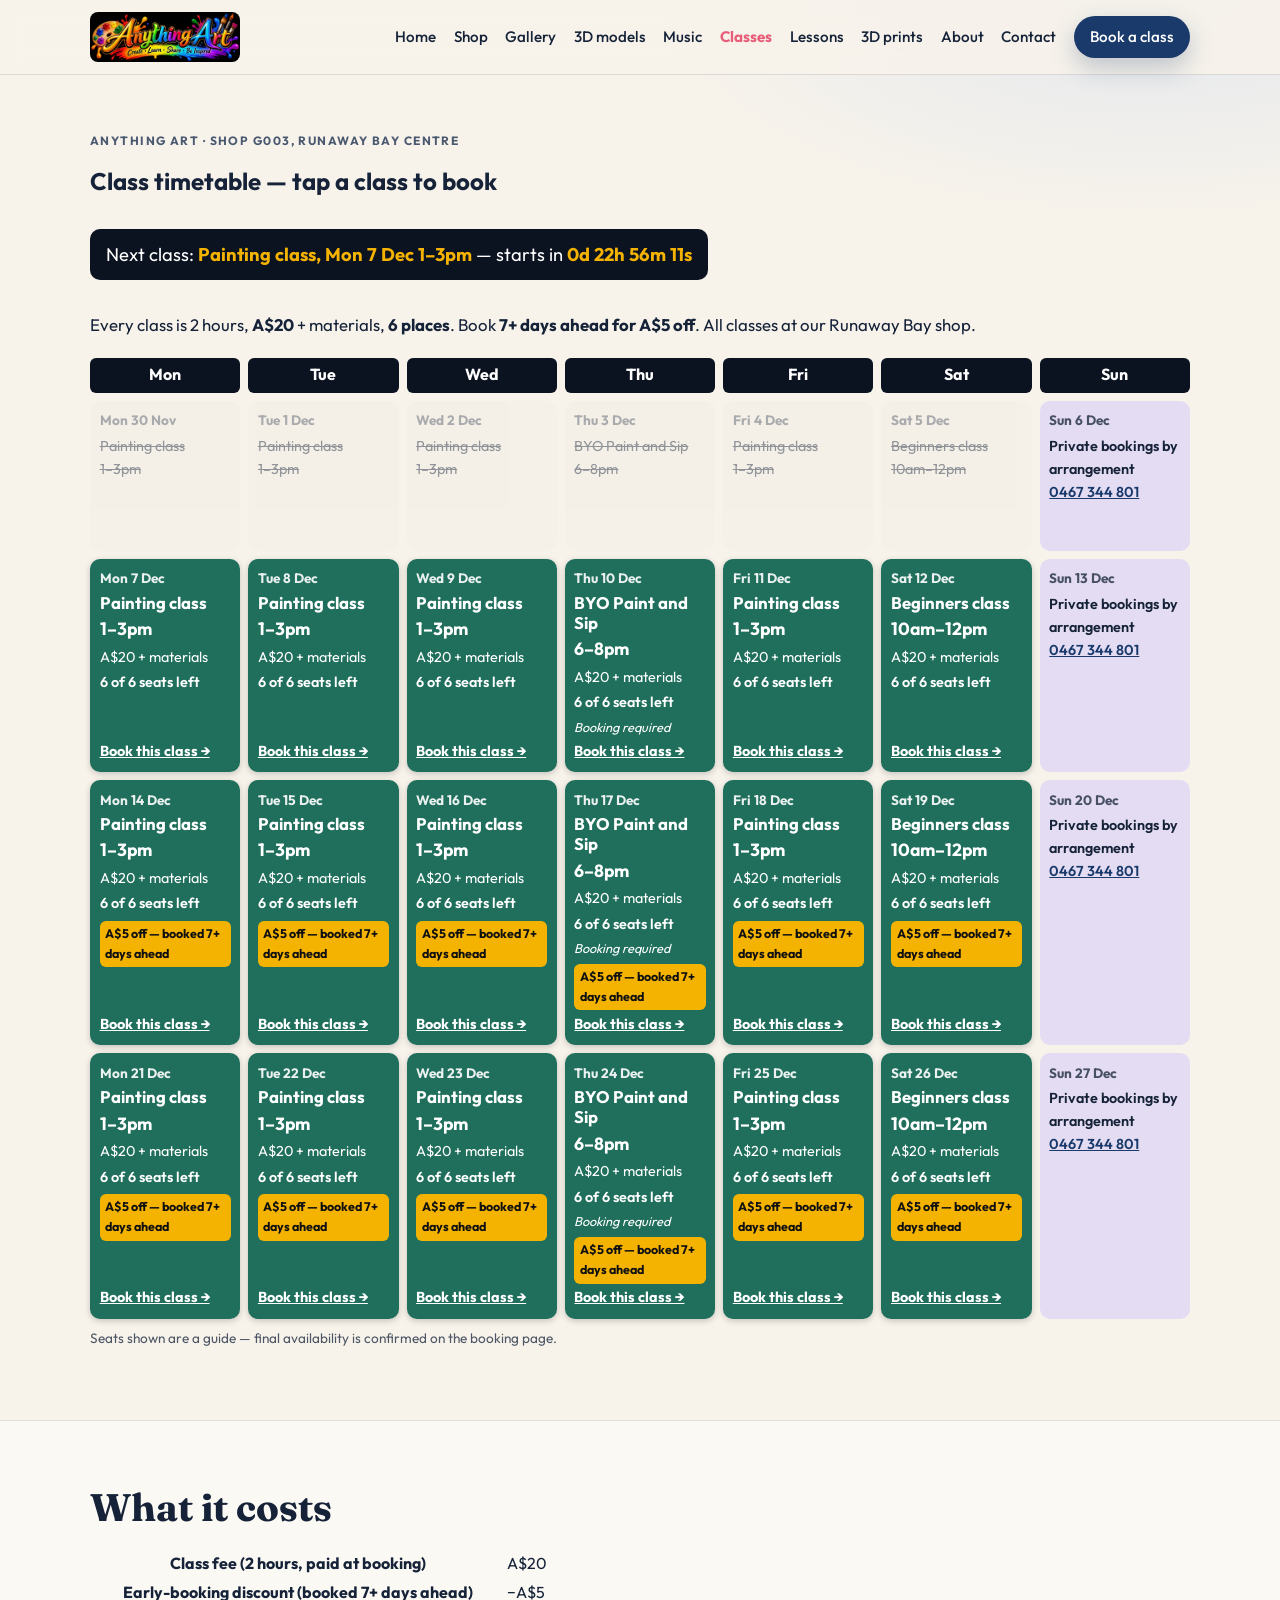
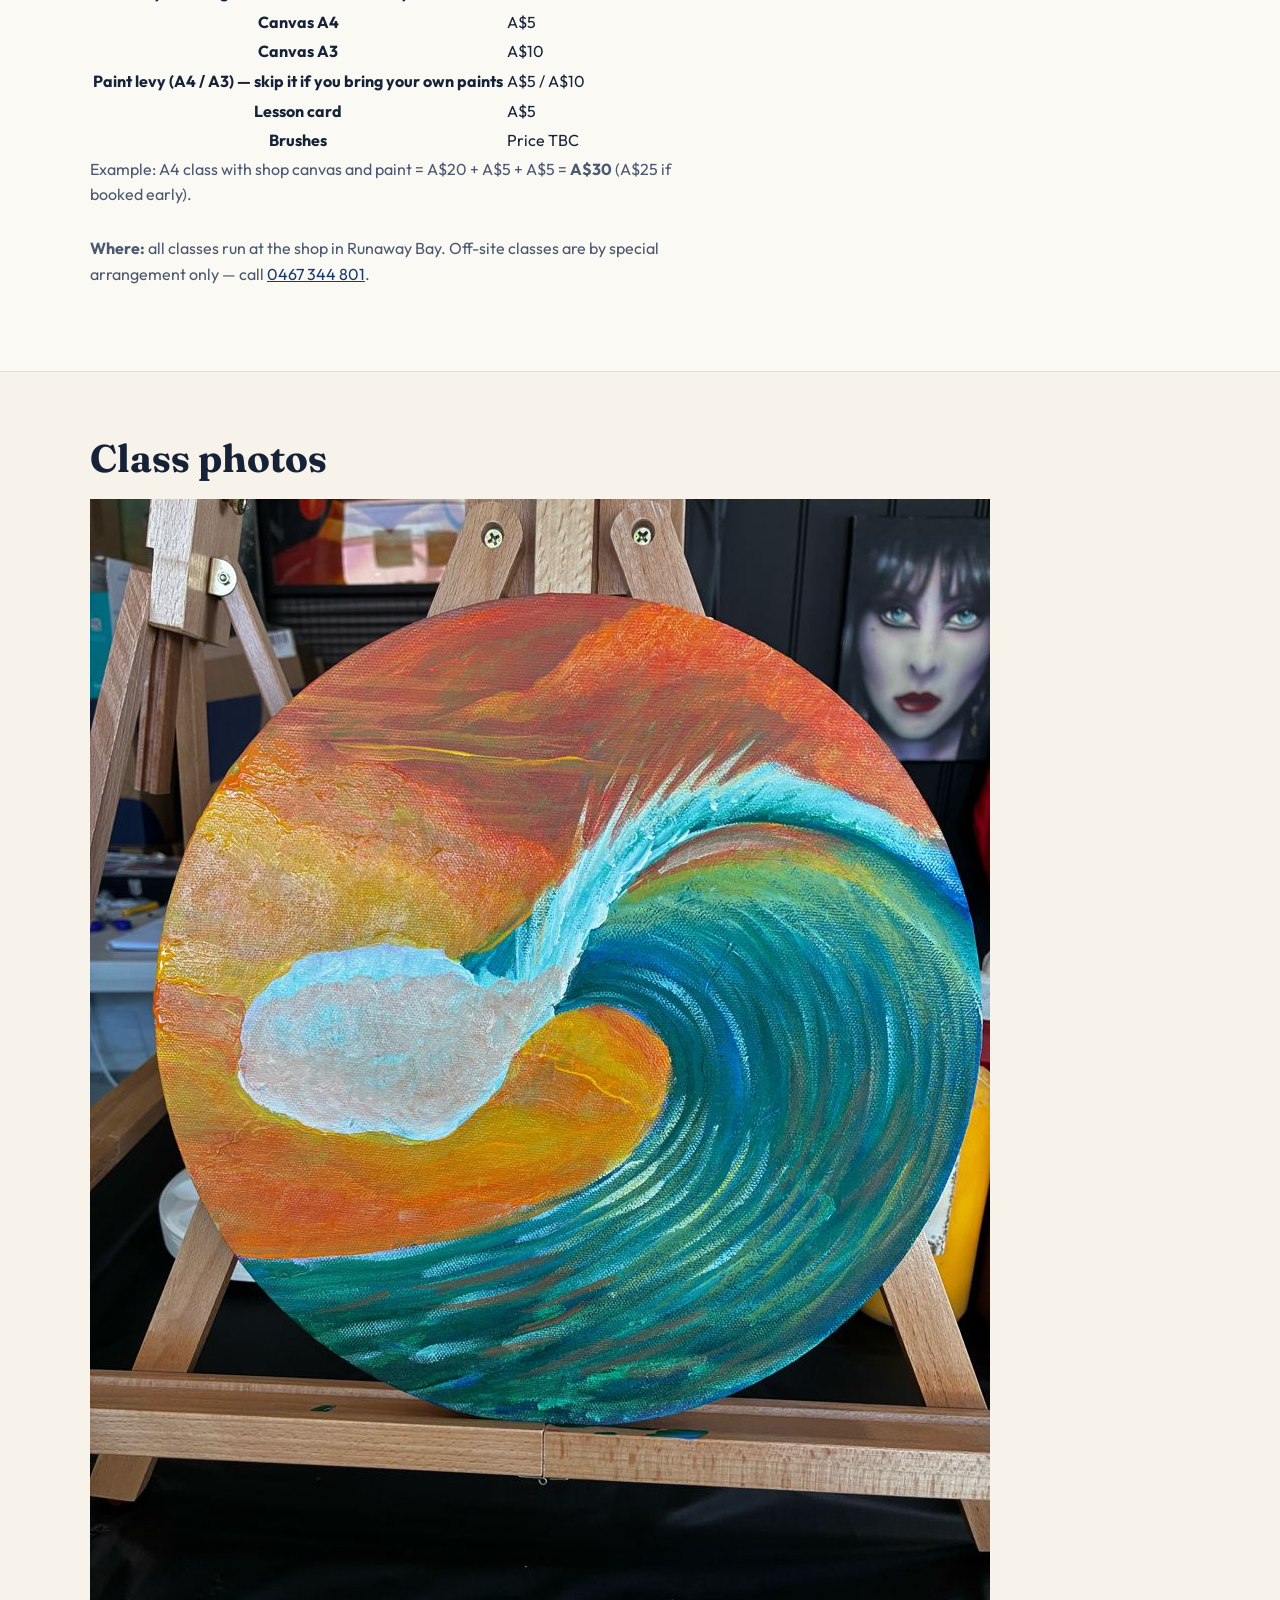
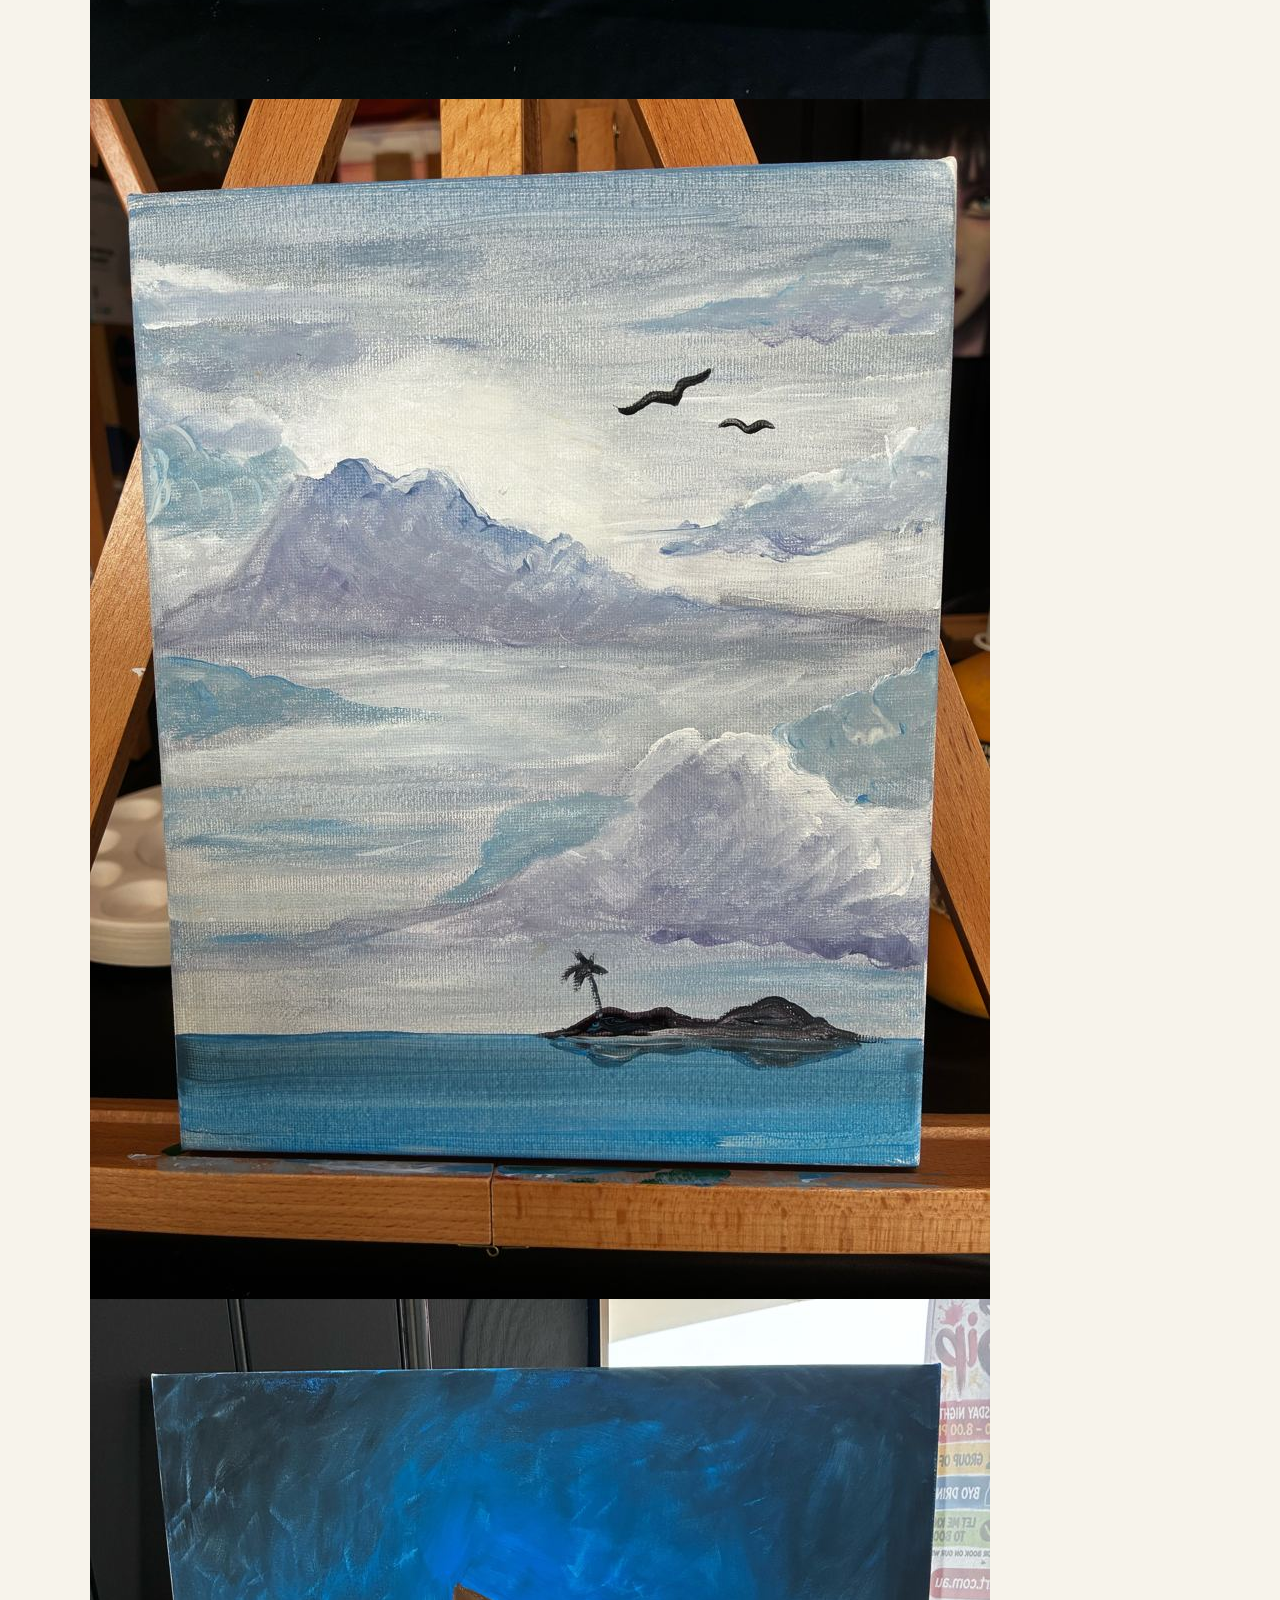
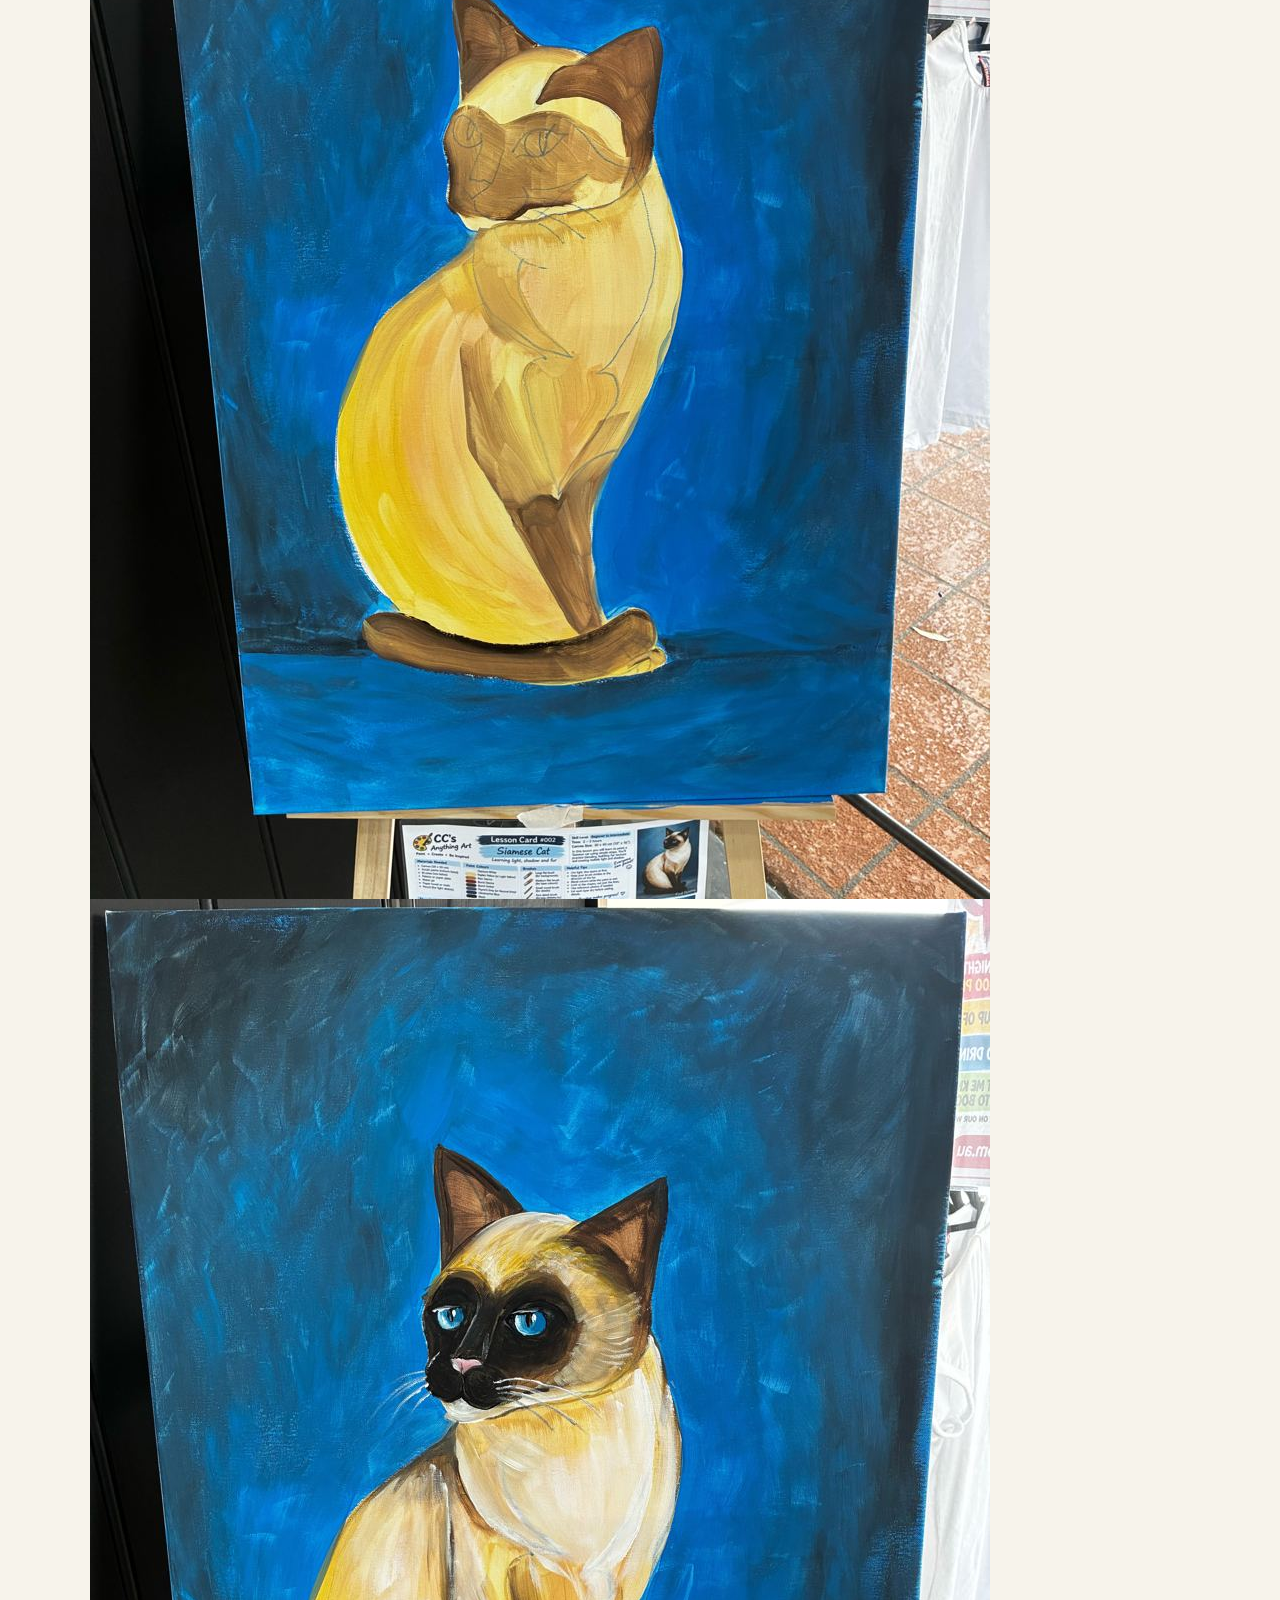
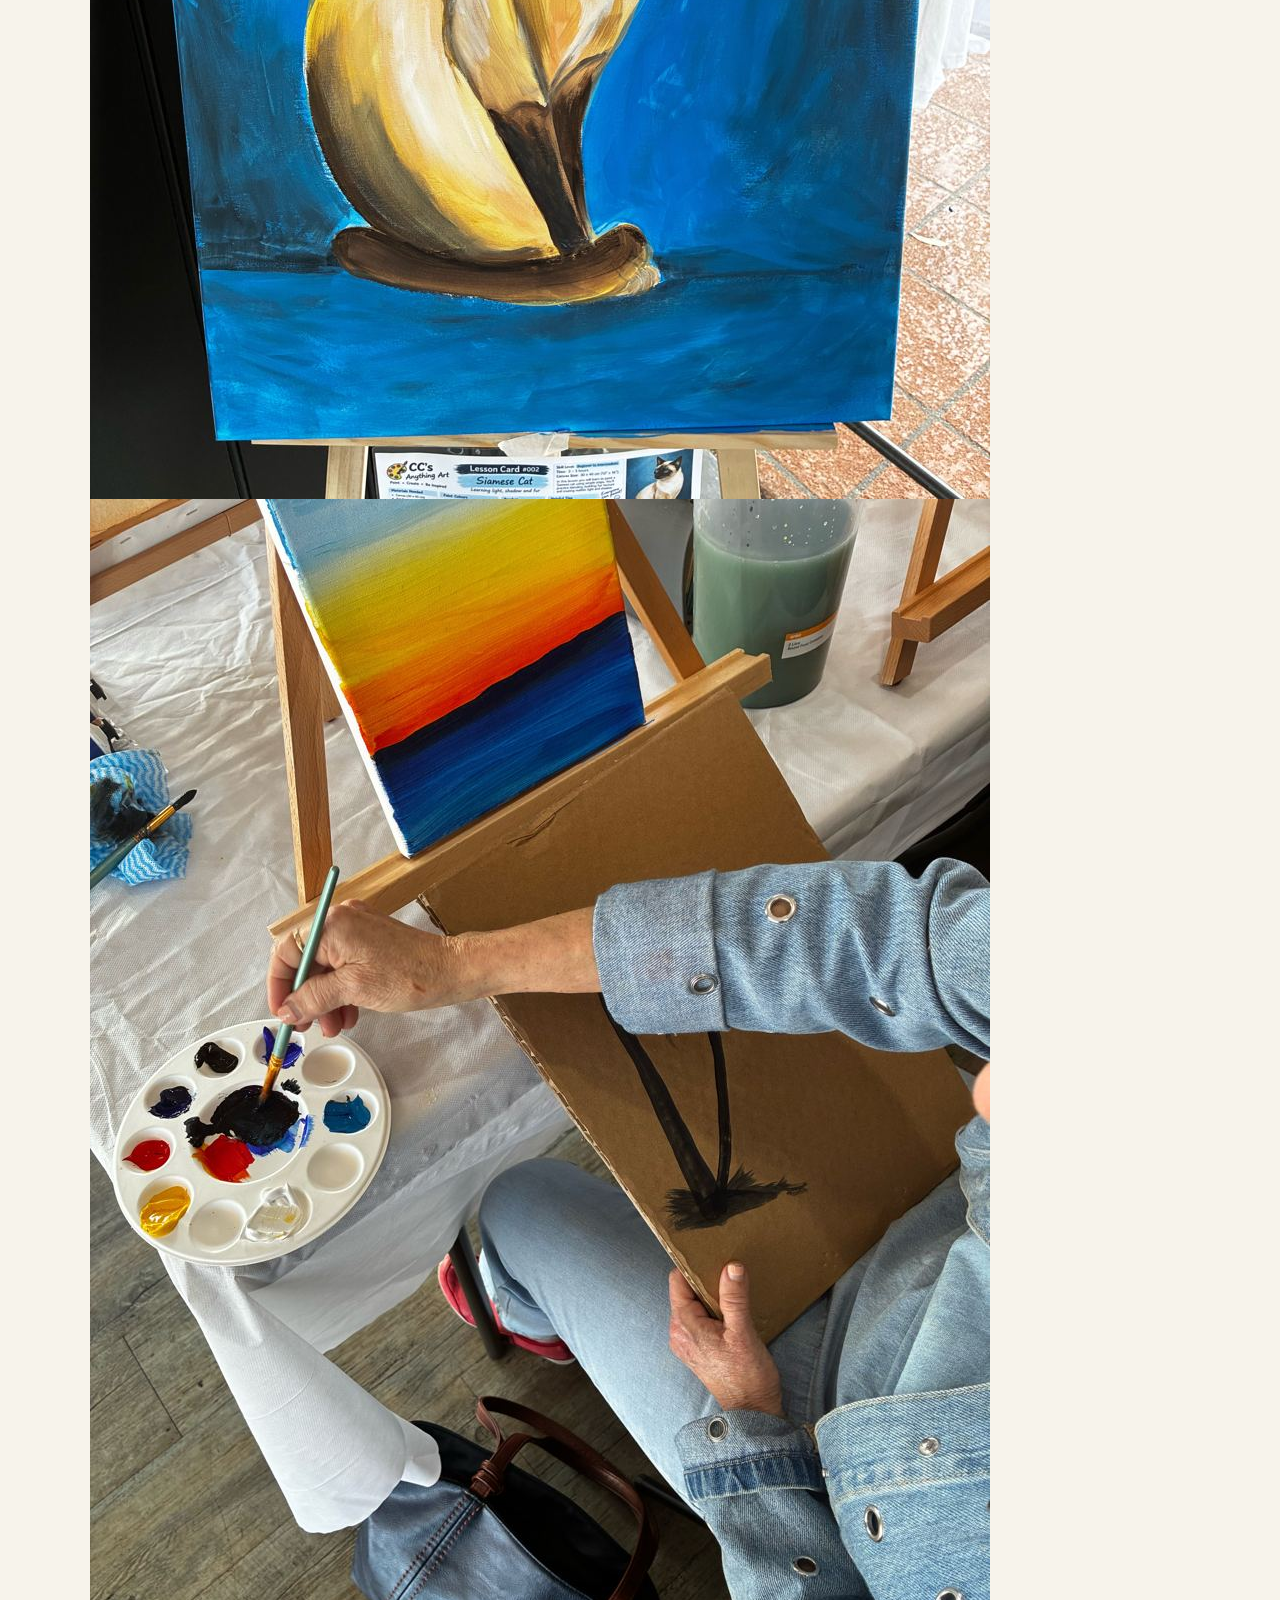
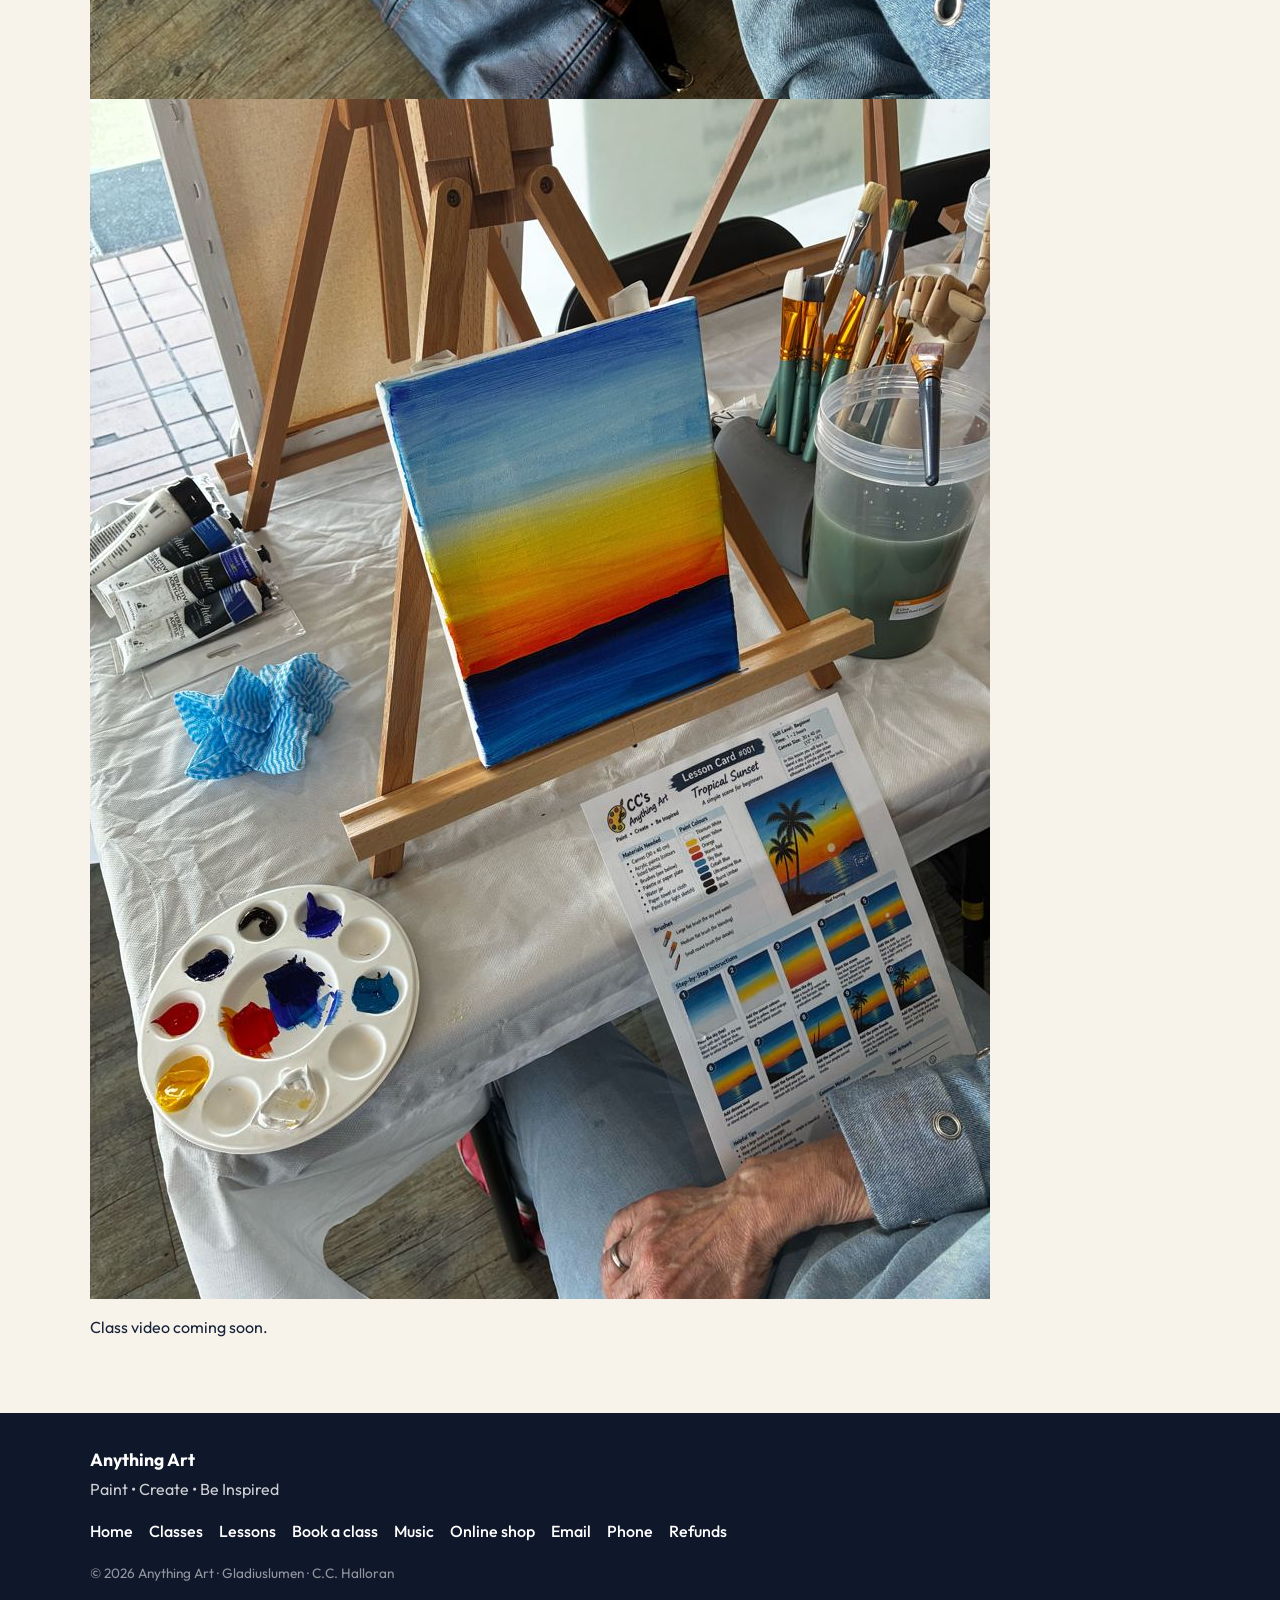
==== classes.html @ a5074487 "Anything Art static site" ====
<!DOCTYPE html>
<html lang="en-AU">
<head>
  <meta charset="utf-8" />
  <meta name="viewport" content="width=device-width, initial-scale=1" />
  <title>Classes · Book a painting class — Anything Art</title>
  <meta name="description" content="Book a painting class at Anything Art, Runaway Bay. Class fee A$20. With shop canvas + paint: A4 A$30 · A3 A$40. BYO paints cheaper. Optional take-home kit sold separately." />
  <meta name="theme-color" content="#0b1220" />
  <link rel="canonical" href="https://anythingart.com.au/classes.html" />
  <meta property="og:title" content="Classes · Book a painting class — Anything Art" />
  <meta property="og:description" content="Painting class A$20 tuition. A4 path A$30 · A3 path A$40 with shop materials. Book and pay online." />
  <meta property="og:type" content="website" />
  <meta property="og:url" content="https://anythingart.com.au/classes.html" />
  <meta property="og:image" content="assets/banner.jpg" />
  <meta name="twitter:card" content="summary_large_image" />
  <link rel="icon" href="assets/logo.png" type="image/png" />
  <link rel="preconnect" href="https://fonts.googleapis.com" />
  <link rel="preconnect" href="https://fonts.gstatic.com" crossorigin />
  <link href="https://fonts.googleapis.com/css2?family=Fraunces:opsz,wght@9..144,500;9..144,700&amp;family=Outfit:wght@400;500;600;700&amp;display=swap" rel="stylesheet" />
  <link rel="stylesheet" href="styles.css?v=20261014c" />
  <link rel="stylesheet" href="timetable.css?v=20261014c" />
</head>
<body>
  <a class="skip" href="#main">Skip to content</a>
  <header class="site-header">
    <div class="wrap header-inner">
      <a class="brand" href="index.html" aria-label="Anything Art home">
        <picture><source srcset="assets/logo.webp" type="image/webp" /><img src="assets/logo.png" alt="Anything Art" width="180" height="60" class="brand-logo" /></picture>
      </a>
      <nav class="nav" aria-label="Primary">
        <a href="index.html">Home</a>
        <a href="index.html#shop">Shop</a>
        <a href="index.html#gallery">Gallery</a>
        <a href="index.html#3d-gallery">3D models</a>
        <a href="music.html">Music</a>
        <a href="classes.html" aria-current="page">Classes</a>
        <a href="lessons.html">Lessons</a>
        <a href="index.html#prints">3D prints</a>

        <a href="index.html#about">About</a>
        <a href="index.html#contact">Contact</a>
        <a class="btn btn-sm" href="classes.html#timetable">Book a class</a>
      </nav>
      <button class="nav-toggle" type="button" aria-expanded="false" aria-controls="mobile-nav" aria-label="Open menu"><span></span><span></span><span></span></button>
    </div>
    <div id="mobile-nav" class="mobile-nav" hidden>
      <a href="index.html">Home</a>
      <a href="index.html#shop">Shop</a>
      <a href="index.html#gallery">Gallery</a>
      <a href="index.html#3d-gallery">3D models</a>
      <a href="music.html">Music</a>
      <a href="classes.html" aria-current="page">Classes</a>
      <a href="lessons.html">Lessons</a>
      <a href="index.html#prints">3D prints</a>

      <a href="index.html#about">About</a>
      <a href="index.html#contact">Contact</a>
      <a class="btn" href="classes.html#timetable">Book a class</a>
    </div>
  </header>

  <main id="main">
    <section class="section tt-wrap">
      <div class="wrap">
        <p class="eyebrow">Anything Art · Shop G003, Runaway Bay Centre</p>
        <h1>Class timetable — tap a class to book</h1>
        <p class="tt-next" id="tt-next">Next class in …</p>
        <p class="tt-lede">Every class is 2 hours, <strong>A$20</strong> + materials, <strong>6 places</strong>. Book <strong>7+ days ahead for A$5 off</strong>. All classes at our Runaway Bay shop.</p>
        <div id="timetable" class="tt" aria-live="polite">Loading timetable…</div>
      </div>
    </section>

    <section class="section section-alt">
      <div class="wrap">
        <h2>What it costs</h2>
        <table class="price-table">
          <tr><th>Class fee (2 hours, paid at booking)</th><td>A$20</td></tr>
          <tr><th>Early-booking discount (booked 7+ days ahead)</th><td>−A$5</td></tr>
          <tr><th>Canvas A4</th><td>A$5</td></tr>
          <tr><th>Canvas A3</th><td>A$10</td></tr>
          <tr><th>Paint levy (A4 / A3) — skip it if you bring your own paints</th><td>A$5 / A$10</td></tr>
          <tr><th>Lesson card</th><td>A$5</td></tr>
          <tr><th>Brushes</th><td>Price TBC</td></tr>
        </table>
        <p class="section-intro">Example: A4 class with shop canvas and paint = A$20 + A$5 + A$5 = <strong>A$30</strong> (A$25 if booked early).</p>
        <p class="section-intro"><strong>Where:</strong> all classes run at the shop in Runaway Bay. Off-site classes are by special arrangement only — call <a href="tel:+61467344801">0467 344 801</a>.</p>
      </div>
    </section>

    <section class="section">
      <div class="wrap">
        <h2>Class photos</h2>
        <div class="class-gallery"><a href="assets/classes/class-1.jpg" target="_blank" rel="noopener"><img src="assets/classes/class-1.jpg" alt="Painting class at Anything Art, Runaway Bay" width="900" height="1200" loading="lazy" /></a><a href="assets/classes/class-2.jpg" target="_blank" rel="noopener"><img src="assets/classes/class-2.jpg" alt="Painting class at Anything Art, Runaway Bay" width="900" height="1200" loading="lazy" /></a><a href="assets/classes/class-3.jpg" target="_blank" rel="noopener"><img src="assets/classes/class-3.jpg" alt="Painting class at Anything Art, Runaway Bay" width="900" height="1200" loading="lazy" /></a><a href="assets/classes/class-4.jpg" target="_blank" rel="noopener"><img src="assets/classes/class-4.jpg" alt="Painting class at Anything Art, Runaway Bay" width="900" height="1200" loading="lazy" /></a><a href="assets/classes/class-5.jpg" target="_blank" rel="noopener"><img src="assets/classes/class-5.jpg" alt="Painting class at Anything Art, Runaway Bay" width="900" height="1200" loading="lazy" /></a><a href="assets/classes/class-6.jpg" target="_blank" rel="noopener"><img src="assets/classes/class-6.jpg" alt="Painting class at Anything Art, Runaway Bay" width="900" height="1200" loading="lazy" /></a></div>
        <div id="class-video" class="video-slot"><p>Class video coming soon.</p></div>
      </div>
    </section>
  </main>

  <footer class="site-footer">
    <div class="wrap footer-inner">
      <div>
        <strong>Anything Art</strong>
        <p>Paint • Create • Be Inspired</p>
      </div>
      <div class="footer-links">
        <a href="index.html">Home</a>
        <a href="classes.html">Classes</a>
        <a href="lessons.html">Lessons</a>
        <a href="classes.html#timetable">Book a class</a>
        <a href="music.html">Music</a>
        <a href="https://gladiuslumen-ylt-shop.fourthwall.com/" target="_blank" rel="noopener">Online shop</a>
        <a href="mailto:gladiuslumen2012@gmail.com">Email</a>
        <a href="tel:+61467344801">Phone</a>
        <a href="refunds.html">Refunds</a>
      </div>
      <p class="legal">© <span id="year"></span> Anything Art · Gladiuslumen · C.C. Halloran</p>
    </div>
  </footer>

  <script src="script.js?v=20261014c"></script>
  <script src="timetable.js?v=20261014c"></script>
</body>
</html>
---- styles.css ----
:root {
  --bg: #f7f3eb;
  --bg-alt: #efe8db;
  --ink: #152238;
  --muted: #4a5870;
  --card: #ffffff;
  --line: rgba(21, 34, 56, 0.12);
  --brand: #1a3a6b;
  --brand-2: #e85d7a;
  --accent: linear-gradient(90deg, #ff6b6b, #ffb347, #ffe66d, #7bed9f, #70a1ff, #a29bfe);
  --shadow: 0 18px 50px rgba(21, 34, 56, 0.1);
  --radius: 18px;
  --font: "Outfit", system-ui, sans-serif;
  --display: "Fraunces", Georgia, serif;
}

* { box-sizing: border-box; }
html { scroll-behavior: smooth; }
body {
  margin: 0;
  font-family: var(--font);
  color: var(--ink);
  background:
    radial-gradient(1200px 500px at 10% -10%, rgba(255, 107, 107, 0.12), transparent 60%),
    radial-gradient(900px 400px at 90% 0%, rgba(112, 161, 255, 0.14), transparent 55%),
    var(--bg);
  line-height: 1.6;
}
img { max-width: 100%; height: auto; display: block; }
a { color: var(--brand); }
.wrap { width: min(1100px, calc(100% - 2rem)); margin-inline: auto; }
.skip {
  position: absolute; left: -999px; top: 0; background: #000; color: #fff; padding: .5rem 1rem; z-index: 100;
}
.skip:focus { left: 1rem; top: 1rem; }

.site-header {
  position: sticky; top: 0; z-index: 50;
  backdrop-filter: blur(12px);
  background: rgba(247, 243, 235, 0.88);
  border-bottom: 1px solid var(--line);
}
.header-inner {
  display: flex; align-items: center; justify-content: space-between;
  gap: 1rem; padding: .75rem 0;
}
.brand-logo { width: 150px; height: auto; border-radius: 8px; background: #000; }
.nav { display: flex; align-items: center; gap: 1.1rem; }
.nav a { text-decoration: none; color: var(--ink); font-weight: 500; font-size: .95rem; }
.nav a:hover { color: var(--brand-2); }
.nav-toggle {
  display: none; width: 44px; height: 44px; border: 1px solid var(--line);
  border-radius: 12px; background: #fff; padding: 10px; cursor: pointer;
}
.nav-toggle span {
  display: block; height: 2px; background: var(--ink); margin: 5px 0; border-radius: 2px;
}
.mobile-nav {
  display: grid; gap: .75rem; padding: 0 1rem 1rem;
  border-bottom: 1px solid var(--line);
}
.mobile-nav a { text-decoration: none; color: var(--ink); font-weight: 600; }

.btn {
  display: inline-flex; align-items: center; justify-content: center;
  gap: .4rem; padding: .85rem 1.25rem; border-radius: 999px;
  background: var(--brand); color: #fff !important; text-decoration: none;
  font-weight: 600; border: none; box-shadow: 0 10px 24px rgba(26, 58, 107, 0.25);
  transition: transform .15s ease, box-shadow .15s ease;
}
.btn:hover { transform: translateY(-1px); box-shadow: 0 14px 28px rgba(26, 58, 107, 0.3); }
.btn-sm { padding: .55rem 1rem; font-size: .9rem; }
.btn-ghost {
  background: transparent; color: var(--ink) !important;
  border: 1px solid var(--line); box-shadow: none;
}

.hero { padding: 3rem 0 2rem; }
.hero-grid {
  display: grid; grid-template-columns: 1.05fr .95fr; gap: 2rem; align-items: center;
}
.eyebrow {
  text-transform: uppercase; letter-spacing: .12em; font-size: .75rem;
  color: var(--muted); font-weight: 700; margin: 0 0 .75rem;
}
.hero h1 {
  font-family: var(--display); font-size: clamp(2.6rem, 6vw, 4.2rem);
  line-height: 1.05; margin: 0 0 .4rem;
}
.tagline {
  font-size: 1.25rem; font-weight: 600; margin: 0 0 1rem;
  background: var(--accent); -webkit-background-clip: text; background-clip: text;
  color: transparent;
}
.lede { color: var(--muted); font-size: 1.08rem; max-width: 36ch; }
.hero-cta { display: flex; flex-wrap: wrap; gap: .75rem; margin: 1.4rem 0 1rem; }
.byline { color: var(--muted); font-size: .95rem; }
.hero-banner {
  border-radius: var(--radius); box-shadow: var(--shadow);
  border: 1px solid var(--line); width: 100%;
}

.section { padding: 3.5rem 0; }
.section-alt { background: rgba(255,255,255,.45); border-block: 1px solid var(--line); }
.section h2 {
  font-family: var(--display); font-size: clamp(1.8rem, 3vw, 2.4rem);
  margin: 0 0 .6rem;
}
.section-intro { color: var(--muted); max-width: 55ch; margin: 0 0 1.75rem; }

.cards {
  display: grid; grid-template-columns: repeat(3, 1fr); gap: 1rem;
}
.card {
  background: var(--card); border: 1px solid var(--line); border-radius: var(--radius);
  padding: 1.25rem; box-shadow: 0 8px 24px rgba(21,34,56,.04);
}
.card-icon { font-size: 1.5rem; margin-bottom: .4rem; }
.card h3 { margin: 0 0 .4rem; font-size: 1.1rem; }
.card p { margin: 0; color: var(--muted); font-size: .95rem; }

.shop-band {
  display: flex; align-items: center; justify-content: space-between; gap: 1.5rem;
  flex-wrap: wrap; background: #10182a; color: #fff; border-radius: 24px;
  padding: 1.75rem 1.5rem; box-shadow: var(--shadow);
}
.shop-band h2 { color: #fff; margin-bottom: .35rem; }
.shop-band p { color: rgba(255,255,255,.78); margin: 0; max-width: 48ch; }
.shop-band .btn { background: #fff; color: #10182a !important; box-shadow: none; word-break: break-all; }

.about-grid {
  display: grid; grid-template-columns: 1.4fr .8fr; gap: 1.5rem; align-items: stretch;
}
.about-grid p { color: var(--muted); }
.quote {
  background: #111827; color: #fff; border-radius: var(--radius);
  padding: 1.5rem; display: grid; align-content: center; gap: .75rem;
}
.quote p {
  font-family: var(--display); font-size: 1.45rem; color: #fff; margin: 0;
}
.quote span { color: rgba(255,255,255,.65); }

.contact-grid {
  display: grid; grid-template-columns: repeat(3, 1fr); gap: 1rem; margin-top: 1.25rem;
}
.contact-card {
  background: var(--card); border-radius: var(--radius); border: 1px solid var(--line);
  padding: 1.25rem;
}
.contact-card h3 { margin: 0 0 .35rem; font-size: .85rem; text-transform: uppercase; letter-spacing: .08em; color: var(--muted); }
.contact-card a, .contact-card p { margin: 0; font-weight: 600; text-decoration: none; color: var(--ink); font-size: 1.05rem; }
.contact-card a:hover { color: var(--brand-2); }

.site-footer {
  padding: 2rem 0 2.5rem; border-top: 1px solid var(--line);
  background: #0f172a; color: rgba(255,255,255,.8);
}
.footer-inner { display: grid; gap: 1rem; }
.footer-inner strong { color: #fff; font-size: 1.1rem; }
.footer-inner p { margin: .2rem 0 0; }
.footer-links { display: flex; gap: 1rem; flex-wrap: wrap; }
.footer-links a { color: #fff; text-decoration: none; font-weight: 500; }
.legal { font-size: .85rem; color: rgba(255,255,255,.55); margin: 0; }

@media (max-width: 880px) {
  .nav { display: none; }
  .nav-toggle { display: inline-block; }
  .hero-grid, .cards, .about-grid, .contact-grid { grid-template-columns: 1fr; }
  .cards { grid-template-columns: 1fr 1fr; }
}
@media (max-width: 560px) {
  .cards { grid-template-columns: 1fr; }
  .brand-logo { width: 120px; }
}

.product-grid {
  display: grid;
  grid-template-columns: repeat(auto-fill, minmax(220px, 1fr));
  gap: 1rem;
  margin-top: 1rem;
}
.product-card {
  display: block;
  text-decoration: none;
  color: inherit;
  background: var(--card);
  border: 1px solid var(--line);
  border-radius: var(--radius);
  overflow: hidden;
  box-shadow: var(--shadow);
  transition: transform .15s ease;
}
.product-card:hover { transform: translateY(-2px); }
.product-card img { width: 100%; aspect-ratio: 4/3; object-fit: cover; background: #152238; }
.product-meta {
  display: flex; justify-content: space-between; gap: .5rem; align-items: baseline;
  padding: .85rem 1rem 1rem; font-size: .95rem;
}
.product-meta span { color: var(--brand-2); font-weight: 700; white-space: nowrap; }


/* Gallery */
.gallery-grid {
  display: grid;
  grid-template-columns: repeat(auto-fill, minmax(220px, 1fr));
  gap: 1rem;
  margin-top: 1rem;
}
.gallery-card {
  margin: 0;
  background: var(--card);
  border: 1px solid var(--line);
  border-radius: var(--radius);
  overflow: hidden;
  box-shadow: var(--shadow);
  transition: transform .15s ease;
}
.gallery-card:hover { transform: translateY(-2px); }
.gallery-card a { display: block; color: inherit; text-decoration: none; }
.gallery-card img {
  display: block;
  width: 100%;
  aspect-ratio: 4 / 5;
  object-fit: cover;
  background: #152238;
}
.gallery-card figcaption {
  padding: .85rem 1rem 1rem;
  font-size: .95rem;
  font-weight: 600;
}

.gallery-card-cta {
  padding: 0 1rem 1rem;
  margin: 0;
}
.gallery-card-cta .btn { width: 100%; text-align: center; }
[id="3d-gallery"] .gallery-card img {
  aspect-ratio: 1 / 1;
  object-fit: contain;
  background: #0e1624;
}
[id="3d-gallery"] .gallery-grid-prints .gallery-card img {
  aspect-ratio: 4 / 5;
  object-fit: cover;
  background: #152238;
}
.subsection-title {
  margin: 1.25rem 0 0.35rem;
  font-size: 1.2rem;
  font-weight: 700;
}



/* 3D catalog */
.catalog-hero { padding: 3.5rem 0 2rem; }
.catalog-hero h1 { font-family: var(--display); font-size: clamp(2.2rem, 5vw, 3.8rem); line-height: 1.08; margin: 0 0 .85rem; max-width: 18ch; }
.catalog-lede { color: var(--muted); font-size: 1.08rem; max-width: 70ch; margin: 0 0 .75rem; }
.catalog-note { color: var(--muted); max-width: 70ch; margin: 0; }
.catalog-section { padding-top: 1.5rem; }
.catalog-controls { background: rgba(255,255,255,.7); border: 1px solid var(--line); border-radius: var(--radius); padding: 1.25rem; box-shadow: 0 8px 24px rgba(21,34,56,.04); }
.catalog-search-label { display: block; font-weight: 700; margin-bottom: .45rem; }
.catalog-search { display: block; width: 100%; border: 1px solid rgba(21,34,56,.25); border-radius: 12px; background: #fff; color: var(--ink); font: inherit; font-size: 1.05rem; padding: .8rem .9rem; }
.catalog-search:focus { outline: 3px solid rgba(232,93,122,.28); border-color: var(--brand-2); }
.filter-block { margin-top: 1.2rem; }
.filter-block h3 { font-size: .85rem; letter-spacing: .08em; text-transform: uppercase; color: var(--muted); margin: 0 0 .55rem; }
.filter-chips { display: flex; flex-wrap: wrap; gap: .45rem; }
.filter-chip { appearance: none; border: 1px solid var(--line); border-radius: 999px; background: #fff; color: var(--ink); cursor: pointer; font: inherit; font-size: .88rem; line-height: 1.25; padding: .5rem .75rem; }
.filter-chip:hover, .filter-chip:focus-visible { border-color: var(--brand-2); color: var(--brand); }
.filter-chip.is-active { background: var(--brand); border-color: var(--brand); color: #fff; }
.catalog-summary { display: flex; align-items: end; justify-content: space-between; gap: 1rem; flex-wrap: wrap; padding: 1.5rem 0 1rem; }
.catalog-summary > p { margin: 0; color: var(--muted); font-size: .95rem; }
.catalog-stats { display: flex; gap: .65rem; flex-wrap: wrap; }
.catalog-stats div { display: grid; gap: .05rem; min-width: 100px; background: var(--card); border: 1px solid var(--line); border-radius: 14px; padding: .65rem .8rem; }
.catalog-stats strong { color: var(--brand); font-size: 1.35rem; line-height: 1.1; }
.catalog-stats span { color: var(--muted); font-size: .78rem; }
.catalog-list { display: grid; gap: .65rem; }
.catalog-item { display: grid; grid-template-columns: minmax(0, 1fr) auto; gap: 1rem; align-items: center; background: var(--card); border: 1px solid var(--line); border-radius: 14px; padding: .9rem 1rem; }
.catalog-item:hover { border-color: rgba(26,58,107,.35); box-shadow: 0 8px 20px rgba(21,34,56,.05); }
.catalog-item h3 { overflow-wrap: anywhere; font-size: 1rem; line-height: 1.3; margin: 0 0 .45rem; }
.catalog-meta { display: flex; flex-wrap: wrap; gap: .35rem .9rem; color: var(--muted); font-size: .84rem; }
.catalog-meta-pair strong { color: var(--ink); margin-right: .25rem; }
.catalog-status { display: grid; justify-items: end; gap: .35rem; min-width: 145px; }
.status-badge { display: inline-flex; align-items: center; border-radius: 999px; font-size: .78rem; font-weight: 700; padding: .28rem .6rem; }
.status-badge.live { background: #d9f4e4; color: #17633a; }
.status-badge.queued { background: #eee9df; color: #6f6252; }
.catalog-link { font-size: .78rem; font-weight: 600; text-align: right; }
.catalog-cta { margin: 1.5rem 0 0; }
.visually-hidden { position: absolute; width: 1px; height: 1px; padding: 0; margin: -1px; overflow: hidden; clip: rect(0,0,0,0); white-space: nowrap; border: 0; }
@media (max-width: 640px) {
  .catalog-item { grid-template-columns: 1fr; }
  .catalog-status { justify-items: start; min-width: 0; }
  .catalog-link { text-align: left; }
  .catalog-summary { align-items: start; }
}

/* Music page */
.music-kind {
  margin: 0 0 .35rem;
  font-size: .78rem;
  font-weight: 700;
  letter-spacing: .08em;
  text-transform: uppercase;
  color: var(--muted);
}
.music-cards .card h3 { margin-top: 0; }
.nav a[aria-current="page"] { color: var(--brand-2); font-weight: 700; }

/* Keys banner (26 Sep 2026) */
.keys-banner { background: #0c0c0e; color: #f0d78c; border-bottom: 2px solid #d4af37; }
.keys-banner p { margin: 0 auto; padding: .7rem 1rem; text-align: center; font-weight: 500; font-size: .98rem; line-height: 1.45; }
.mobile-nav[hidden] { display: none; }


/* Client story (karaage bowl, Oct 2026) */
.client-story {
  margin: 2.5rem 0 0;
  padding: 1.35rem 1.25rem 1.5rem;
  background: var(--card);
  border: 1px solid var(--line);
  border-radius: var(--radius);
  box-shadow: var(--shadow);
}
.client-story-eyebrow {
  margin: 0 0 .35rem;
  font-size: .78rem;
  font-weight: 700;
  letter-spacing: .08em;
  text-transform: uppercase;
  color: var(--muted);
}
.client-story .subsection-title { margin-bottom: .35rem; }
.client-story-meta {
  margin: 0 0 1rem;
  color: var(--muted);
  font-size: .95rem;
}
.client-story-body {
  max-width: 70ch;
  display: grid;
  gap: .85rem;
  margin-bottom: 1.15rem;
}
.client-story-body p {
  margin: 0;
  color: var(--ink);
  line-height: 1.55;
}
.client-story .gallery-grid { margin-top: .25rem; }

.card-poster {
  display: block;
  width: 100%;
  height: auto;
  border-radius: 12px;
  margin: 0 0 .85rem;
  border: 1px solid var(--line);
}
.poster-feature {
  display: block;
  width: min(100%, 320px);
  height: auto;
  margin: 0 0 1.5rem;
  border-radius: var(--radius);
  border: 1px solid var(--line);
  box-shadow: var(--shadow);
}
.classes-poster {
  display: block;
  width: min(100%, 380px);
  height: auto;
  margin: 1.1rem 0 0;
  border-radius: var(--radius);
  border: 1px solid var(--line);
  box-shadow: var(--shadow);
}

/* Lessons page (Oct 2026) */
.lesson-grid { display: grid; grid-template-columns: minmax(0, 360px) minmax(0, 1fr); gap: 2.5rem; align-items: start; }
.lesson-video video { display: block; width: 100%; height: auto; aspect-ratio: 9 / 16; background: #0b1220; border-radius: var(--radius); box-shadow: var(--shadow); border: 1px solid var(--line); }
.lesson-copy h2 { margin-top: 0; }
.lesson-stages { margin: 0 0 1.25rem; padding-left: 1.4rem; color: var(--muted); }
.lesson-stages li { margin: 0 0 .4rem; }
.lesson-stages strong { color: var(--ink); }
.lesson-note { background: var(--card); border: 1px solid var(--line); border-radius: var(--radius); padding: 1rem 1.25rem; margin: 0 0 .5rem; color: var(--muted); }
.lesson-note strong { color: var(--brand-2); }
@media (max-width: 760px) {
  .lesson-grid { grid-template-columns: 1fr; gap: 1.75rem; }
  .lesson-video { max-width: 360px; margin: 0 auto; width: 100%; }
}

/* Promo video: Bring Ideas to Life (10 Oct 2026) */
.promo-video h2 { margin-bottom: .25rem; }
.promo-video-frame { max-width: 960px; margin: 1rem auto 0; }
.promo-video-frame video { display: block; width: 100%; height: auto; aspect-ratio: 16 / 9; background: #0b1220; border-radius: var(--radius); box-shadow: var(--shadow); border: 1px solid var(--line); }
---- timetable.css ----
.tt-wrap h1{margin:.3rem 0 .6rem}
.tt-next{font-size:1.15rem;background:#0b1220;color:#fff;padding:.7rem 1rem;border-radius:10px;display:inline-block}
.tt-next strong{color:#f5b301}
.tt-lede{font-size:1.05rem;margin:.8rem 0 1.2rem}
.tt-grid{display:grid;grid-template-columns:repeat(7,1fr);gap:.5rem}
.tt-h{font-weight:700;text-align:center;padding:.3rem;background:#0b1220;color:#fff;border-radius:6px}
.tt-cell{min-height:150px;border-radius:10px;padding:.6rem;background:#f1ede4;font-size:.9rem;display:flex;flex-direction:column;gap:.15rem}
.tt-date{font-weight:700;font-size:.85rem;opacity:.75}
.tt-class{background:#1f6f5c;color:#fff;text-decoration:none;box-shadow:0 2px 6px rgba(0,0,0,.2);transition:transform .1s}
.tt-class:hover{transform:translateY(-2px);background:#185a4a}
.tt-class .tt-date{opacity:.9}
.tt-name{font-weight:700;font-size:1.05rem;line-height:1.2}
.tt-time{font-size:1.1rem;font-weight:700}
.tt-seats{font-weight:600}
.tt-badge{background:#f5b301;color:#111;font-weight:700;font-size:.78rem;border-radius:6px;padding:.2rem .35rem;margin-top:.2rem}
.tt-note{font-size:.8rem;font-style:italic}
.tt-book{margin-top:auto;font-weight:700;text-decoration:underline}
.tt-full{background:#b3261e;color:#fff;font-weight:800;text-align:center;border-radius:6px;padding:.2rem}
.is-full{background:#777}
.tt-past{opacity:.45}.tt-gone{text-decoration:line-through}
.tt-sun{background:#e3dcf2}.tt-priv{font-weight:600}
.tt-src{font-size:.85rem;opacity:.75;margin-top:.6rem}
@media (max-width:820px){.tt-grid{grid-template-columns:1fr}.tt-h{display:none}.tt-cell{min-height:0}.tt-past{display:none}}
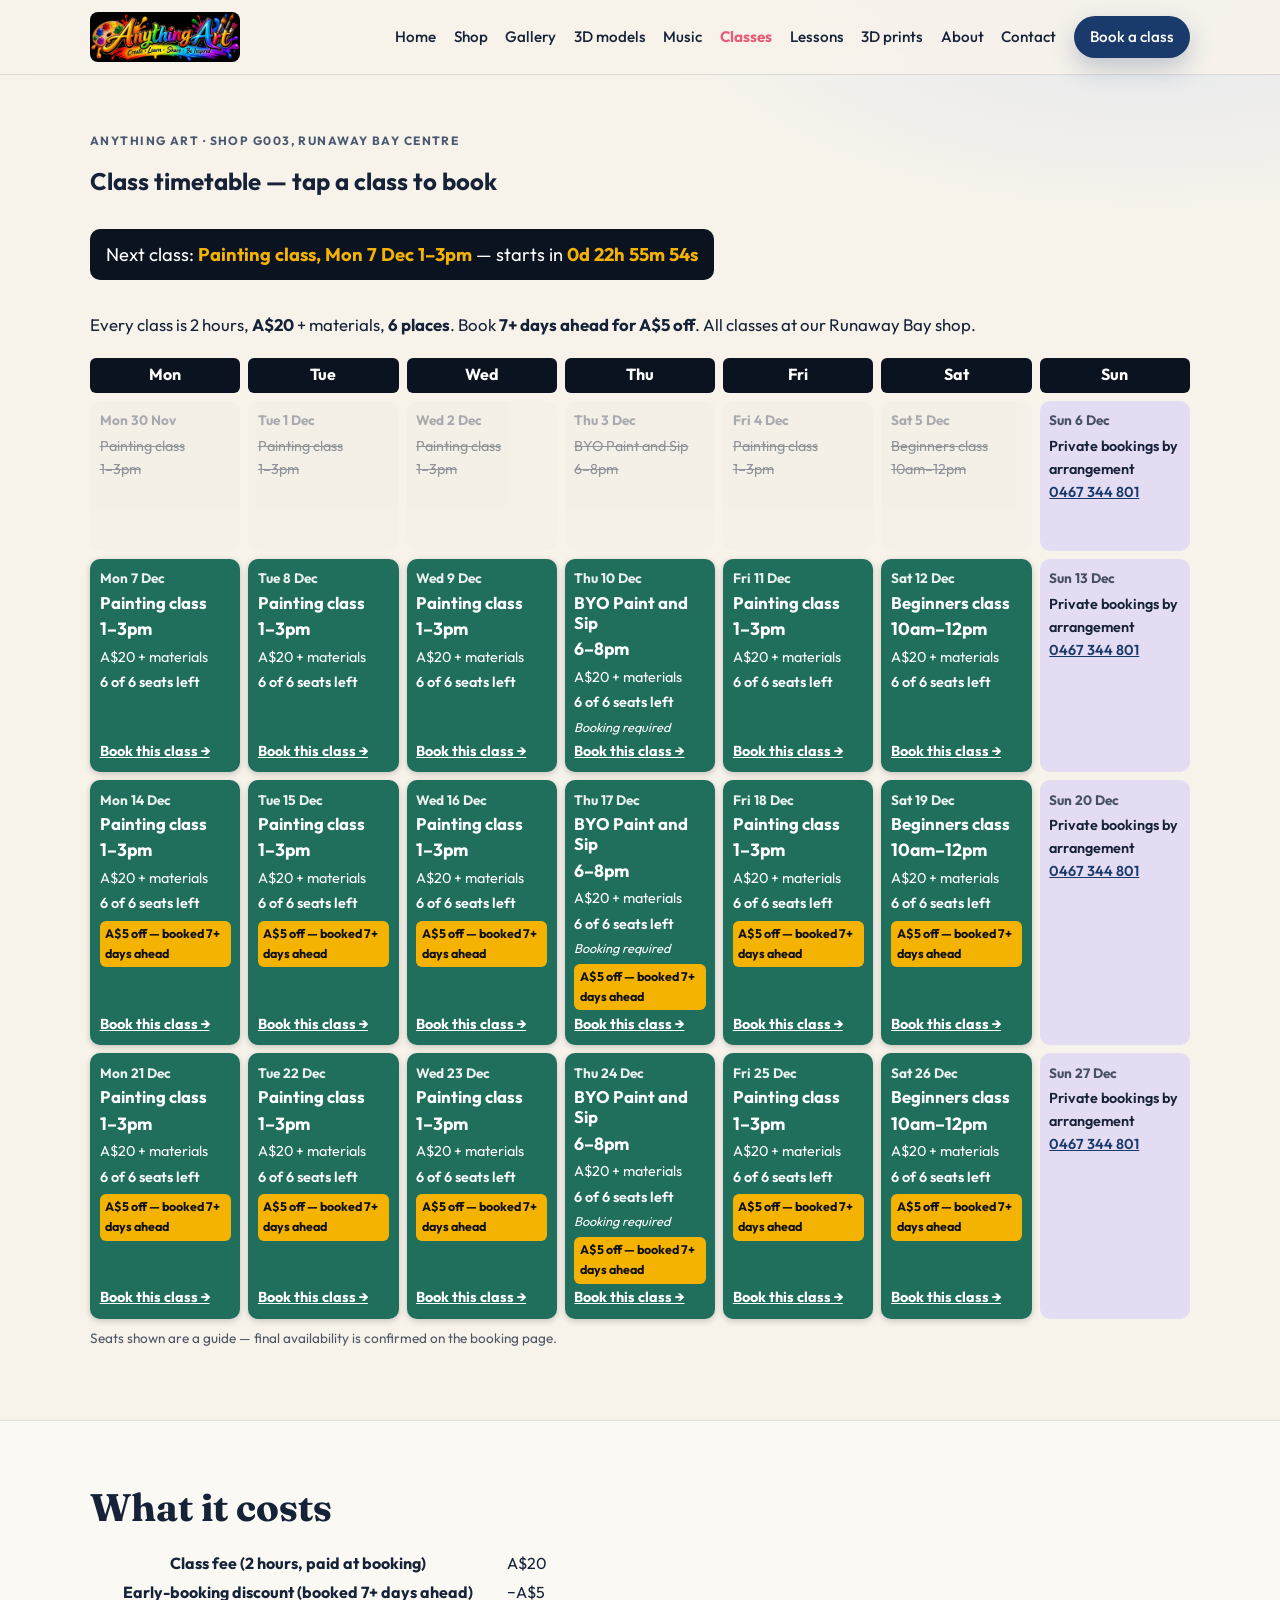
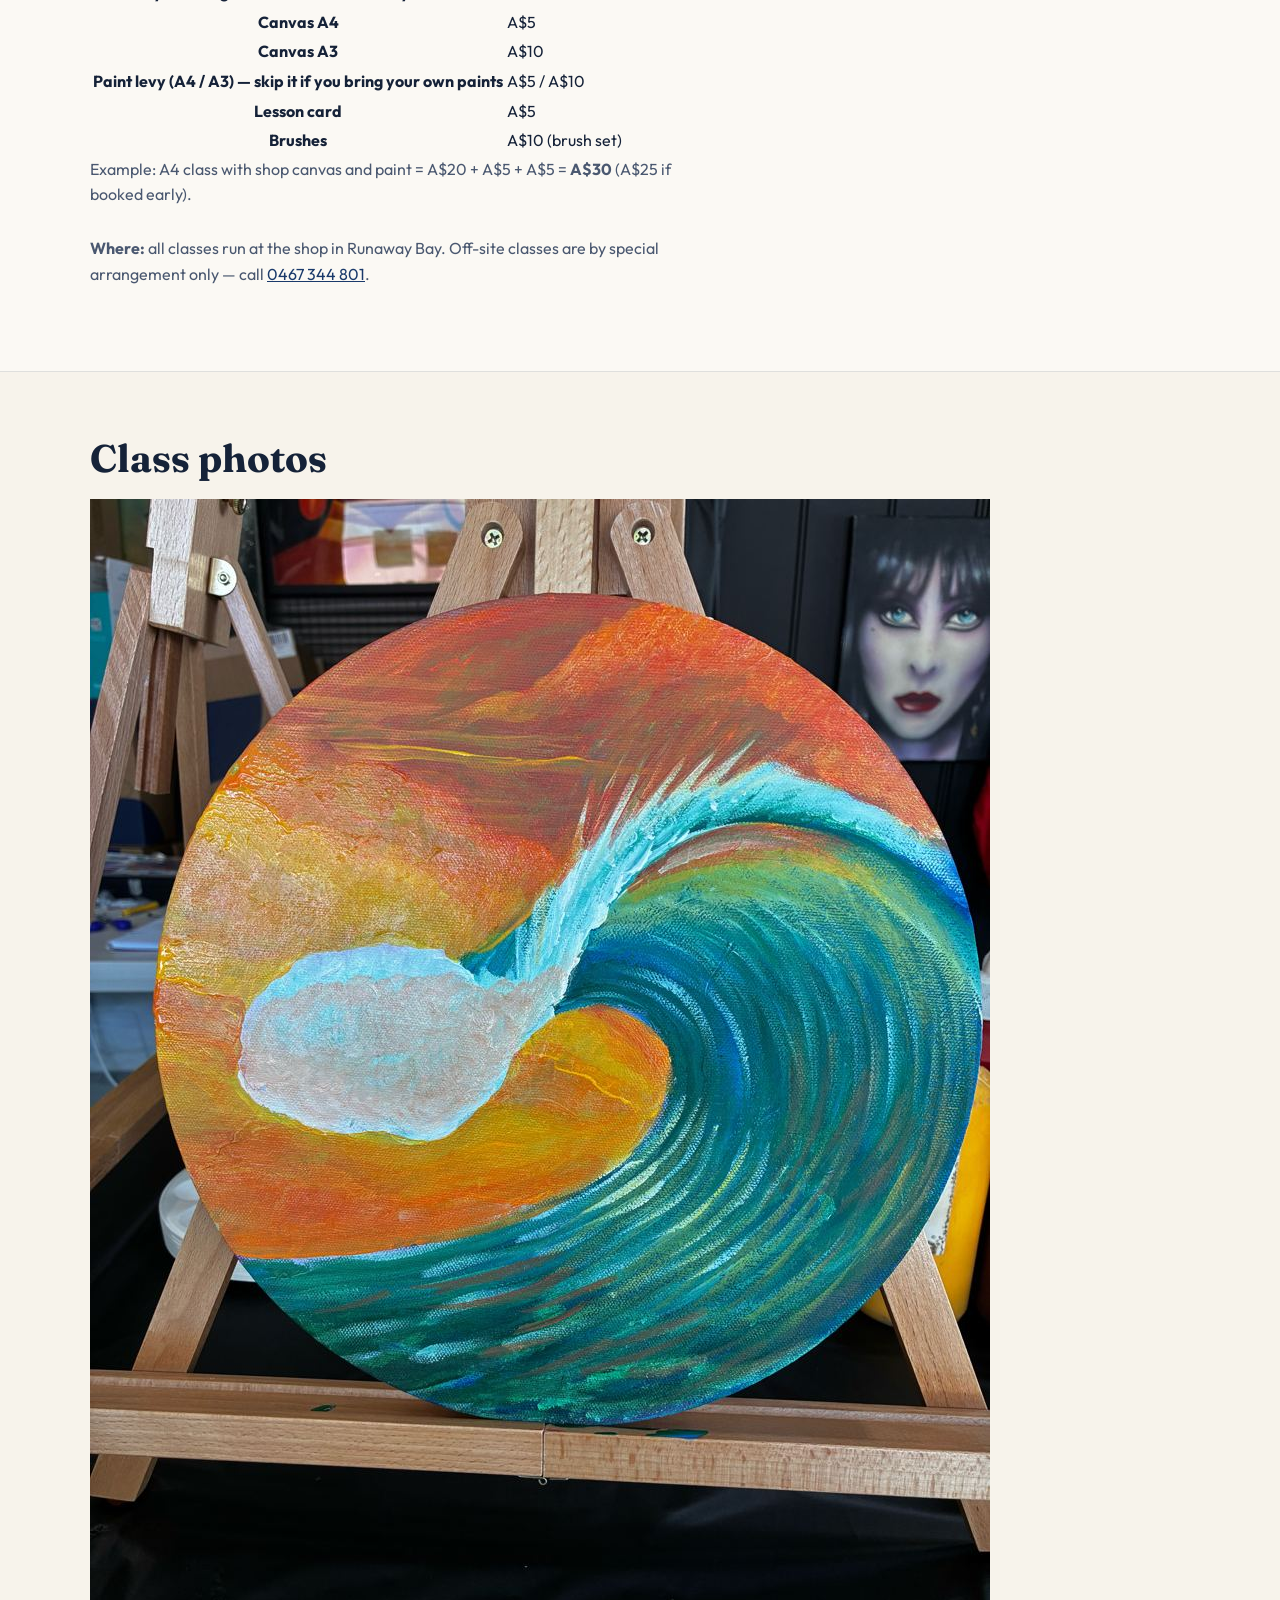
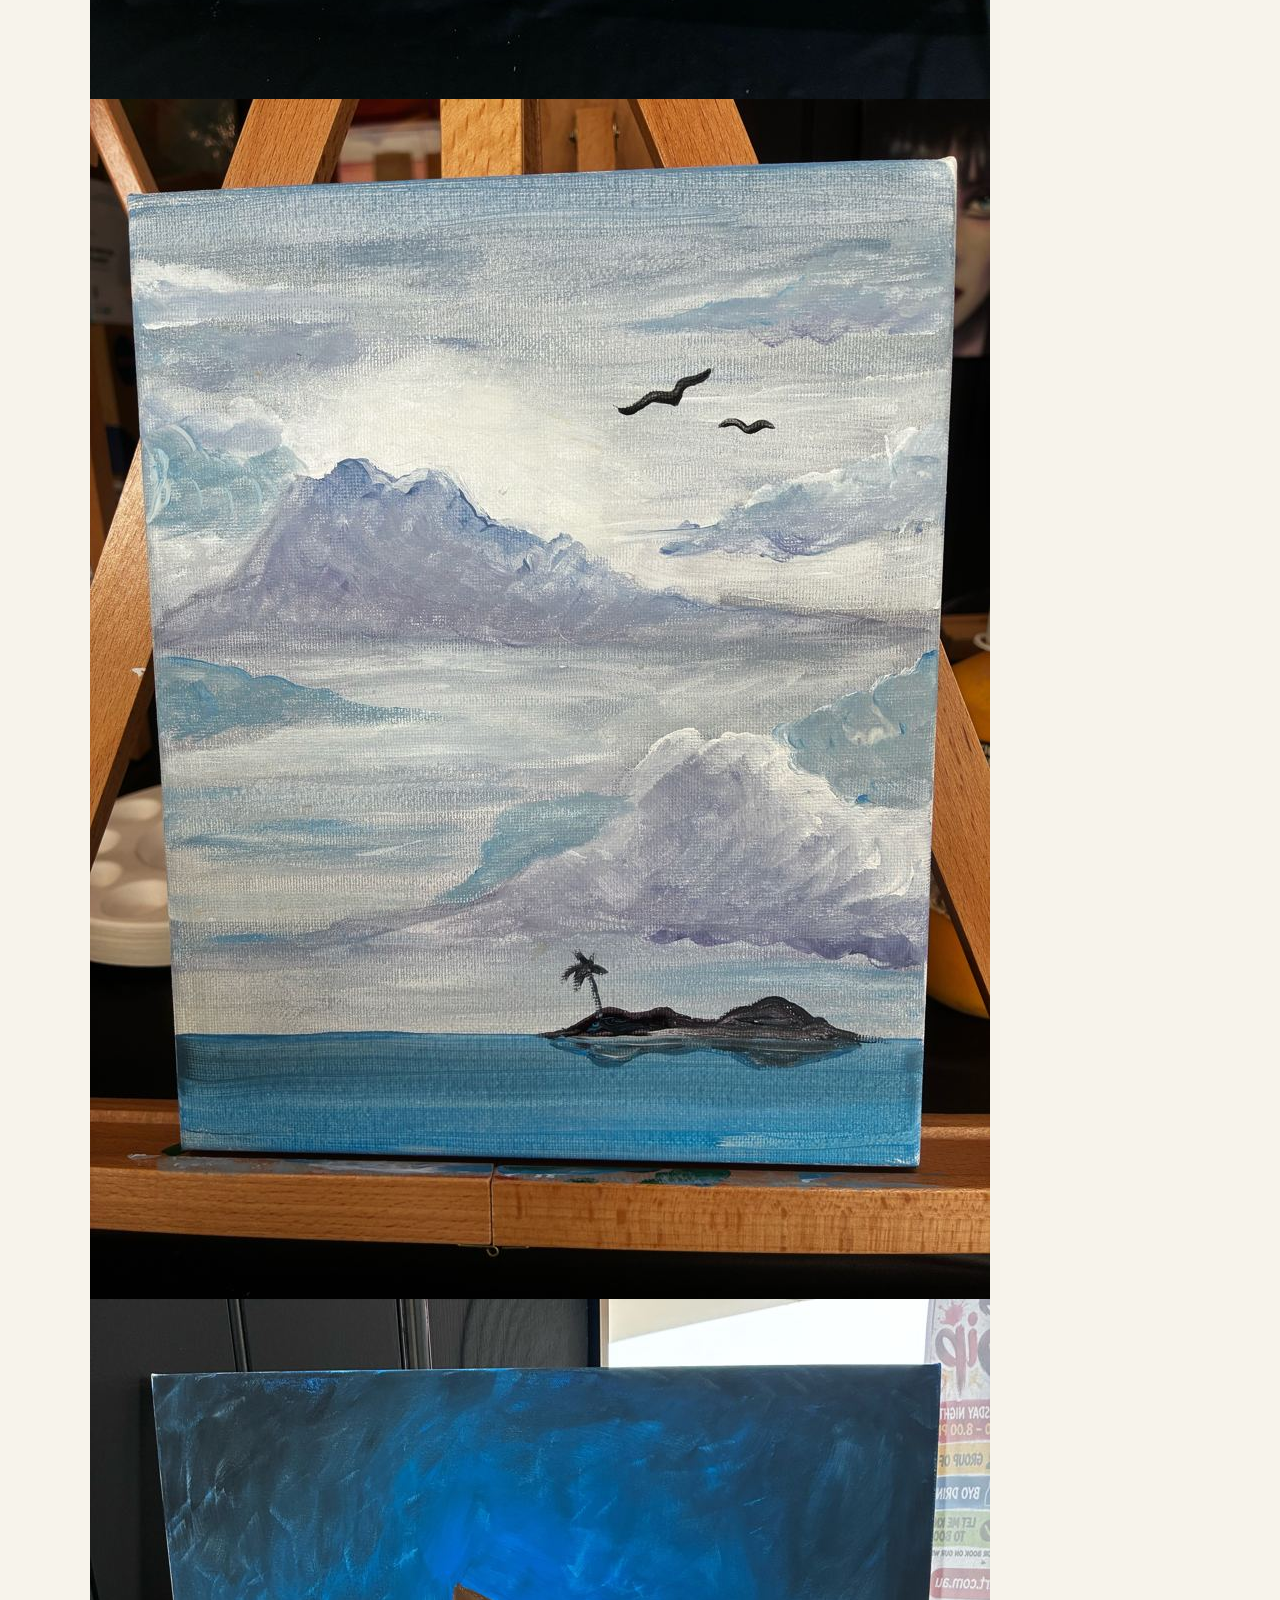
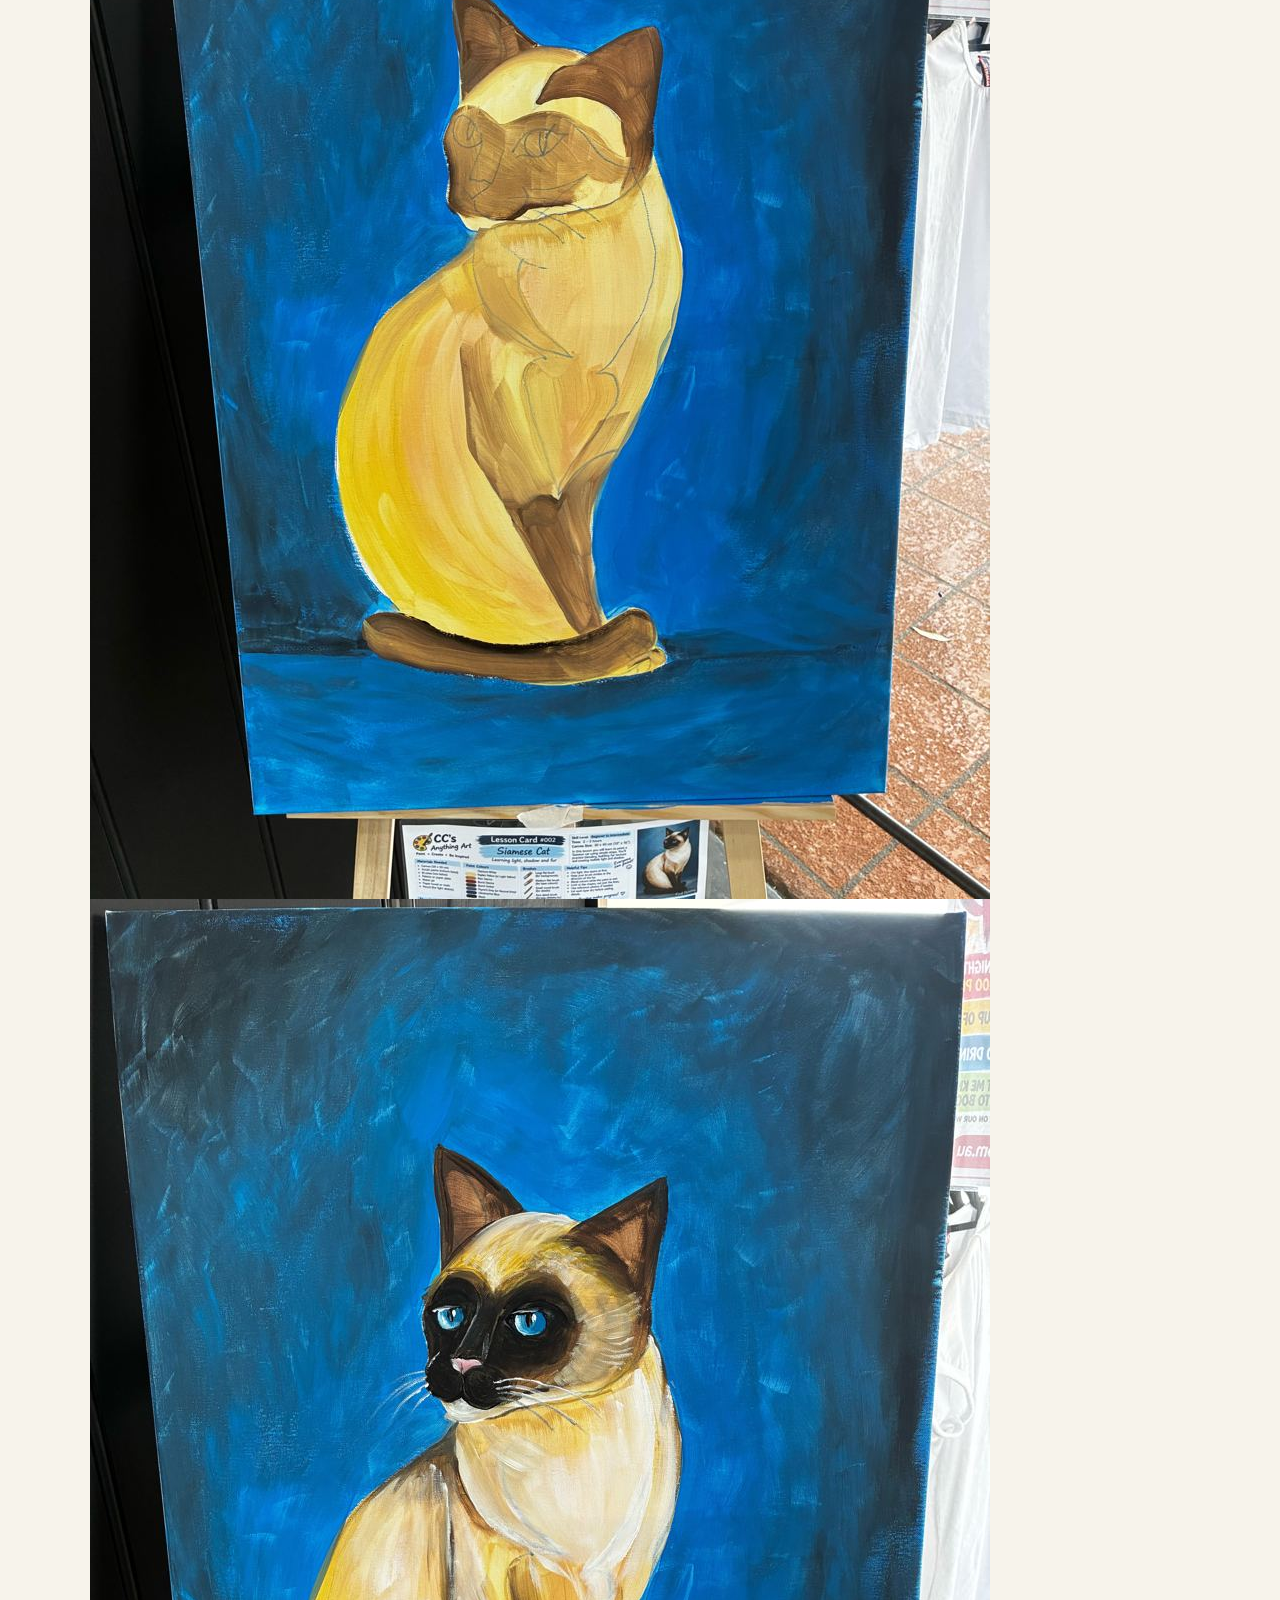
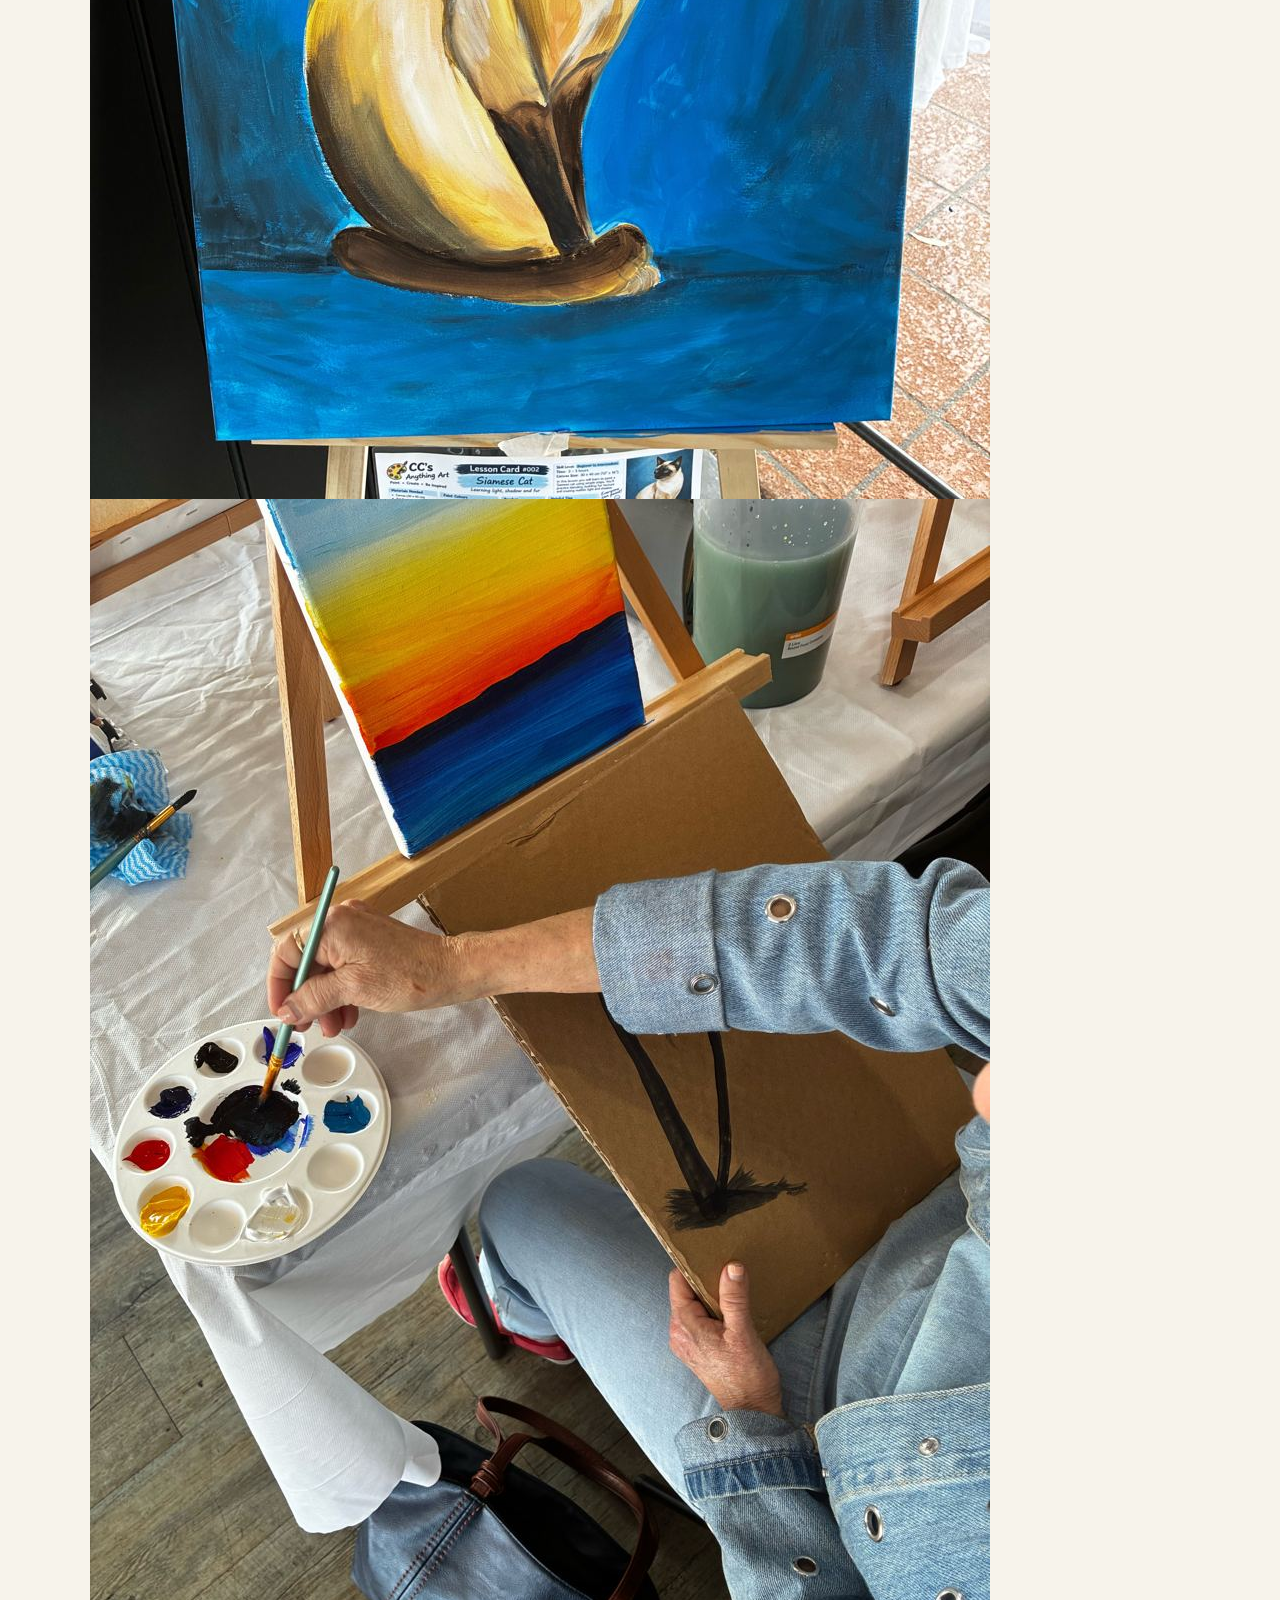
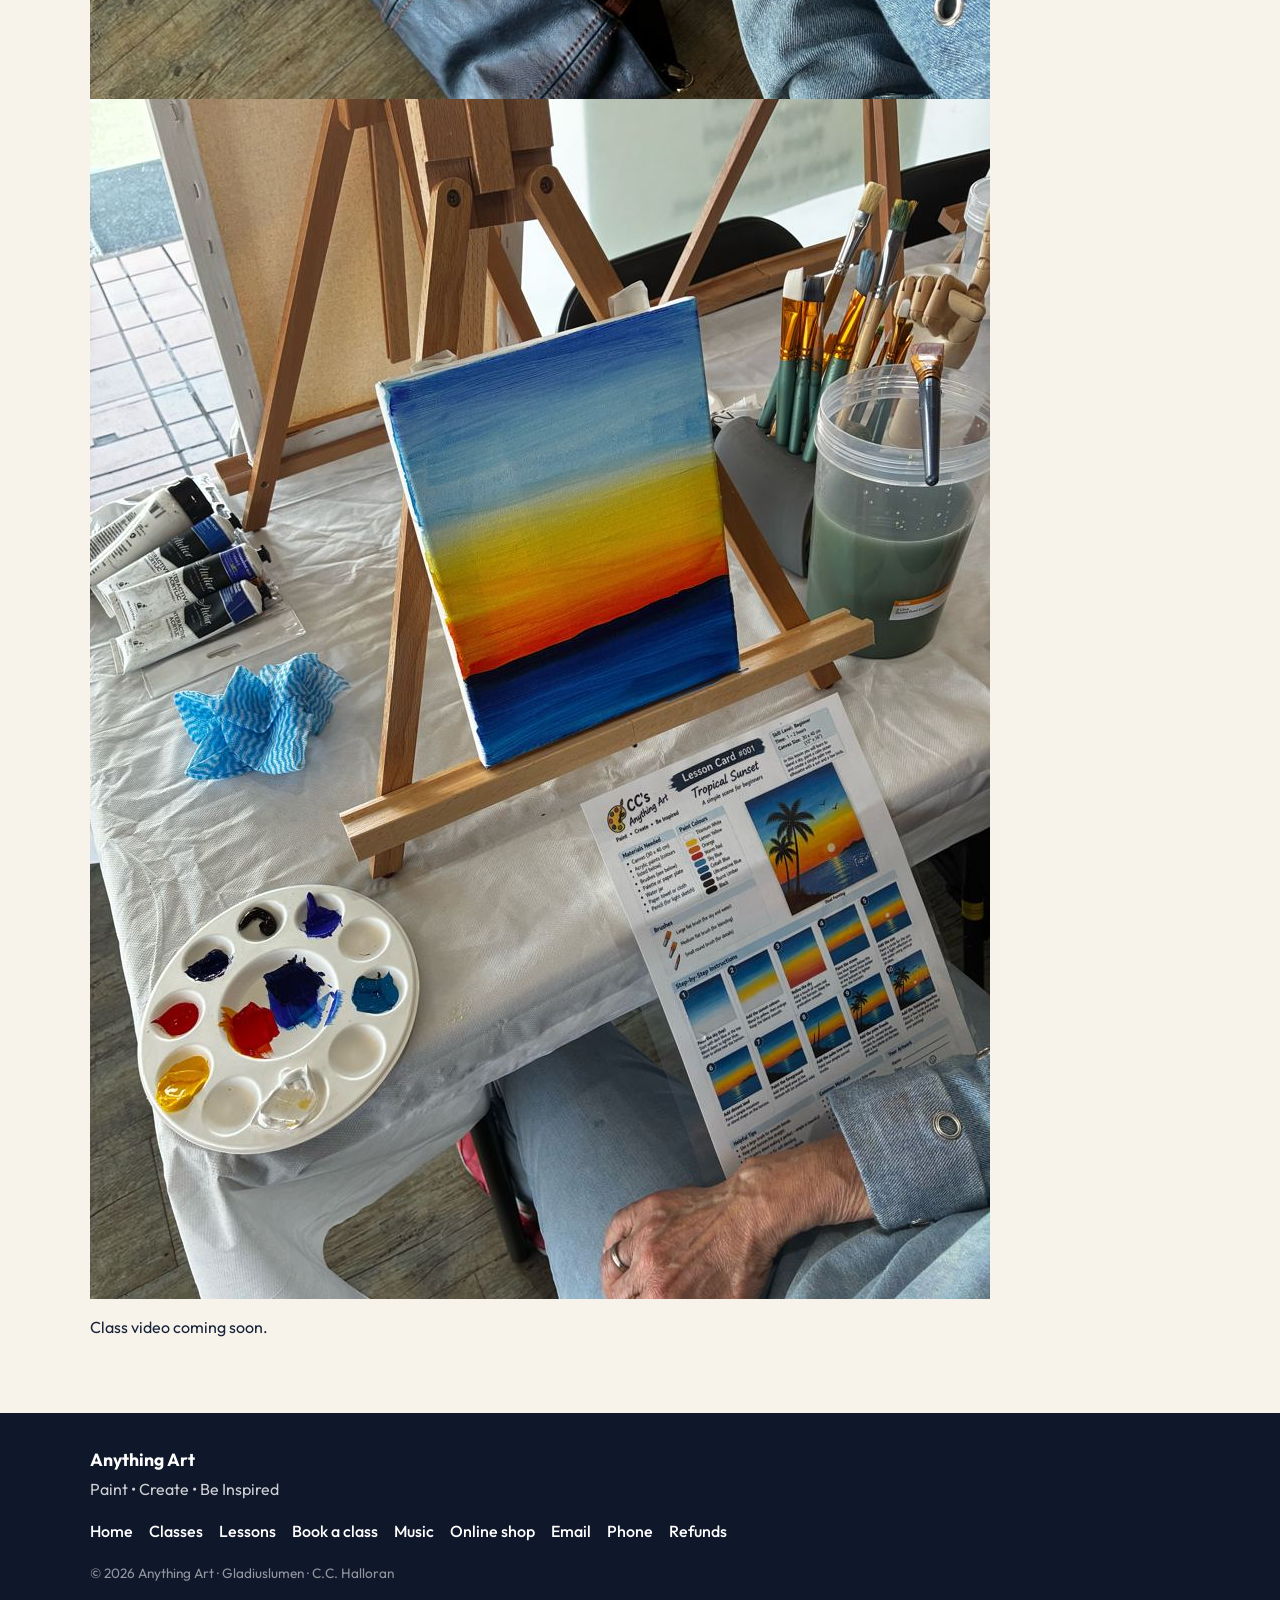
==== commit 8d4a0f60: "Square class deep links with dateStart; brushes A$10" ====
--- a/classes.html
+++ b/classes.html
@@ -17,8 +17,8 @@
   <link rel="preconnect" href="https://fonts.googleapis.com" />
   <link rel="preconnect" href="https://fonts.gstatic.com" crossorigin />
   <link href="https://fonts.googleapis.com/css2?family=Fraunces:opsz,wght@9..144,500;9..144,700&amp;family=Outfit:wght@400;500;600;700&amp;display=swap" rel="stylesheet" />
-  <link rel="stylesheet" href="styles.css?v=20261014c" />
-  <link rel="stylesheet" href="timetable.css?v=20261014c" />
+  <link rel="stylesheet" href="styles.css?v=20261014d" />
+  <link rel="stylesheet" href="timetable.css?v=20261014d" />
 </head>
 <body>
   <a class="skip" href="#main">Skip to content</a>
@@ -80,7 +80,7 @@
           <tr><th>Canvas A3</th><td>A$10</td></tr>
           <tr><th>Paint levy (A4 / A3) — skip it if you bring your own paints</th><td>A$5 / A$10</td></tr>
           <tr><th>Lesson card</th><td>A$5</td></tr>
-          <tr><th>Brushes</th><td>Price TBC</td></tr>
+          <tr><th>Brushes</th><td>A$10 (brush set)</td></tr>
         </table>
         <p class="section-intro">Example: A4 class with shop canvas and paint = A$20 + A$5 + A$5 = <strong>A$30</strong> (A$25 if booked early).</p>
         <p class="section-intro"><strong>Where:</strong> all classes run at the shop in Runaway Bay. Off-site classes are by special arrangement only — call <a href="tel:+61467344801">0467 344 801</a>.</p>
@@ -117,7 +117,7 @@
     </div>
   </footer>
 
-  <script src="script.js?v=20261014c"></script>
-  <script src="timetable.js?v=20261014c"></script>
+  <script src="script.js?v=20261014d"></script>
+  <script src="timetable.js?v=20261014d"></script>
 </body>
 </html>
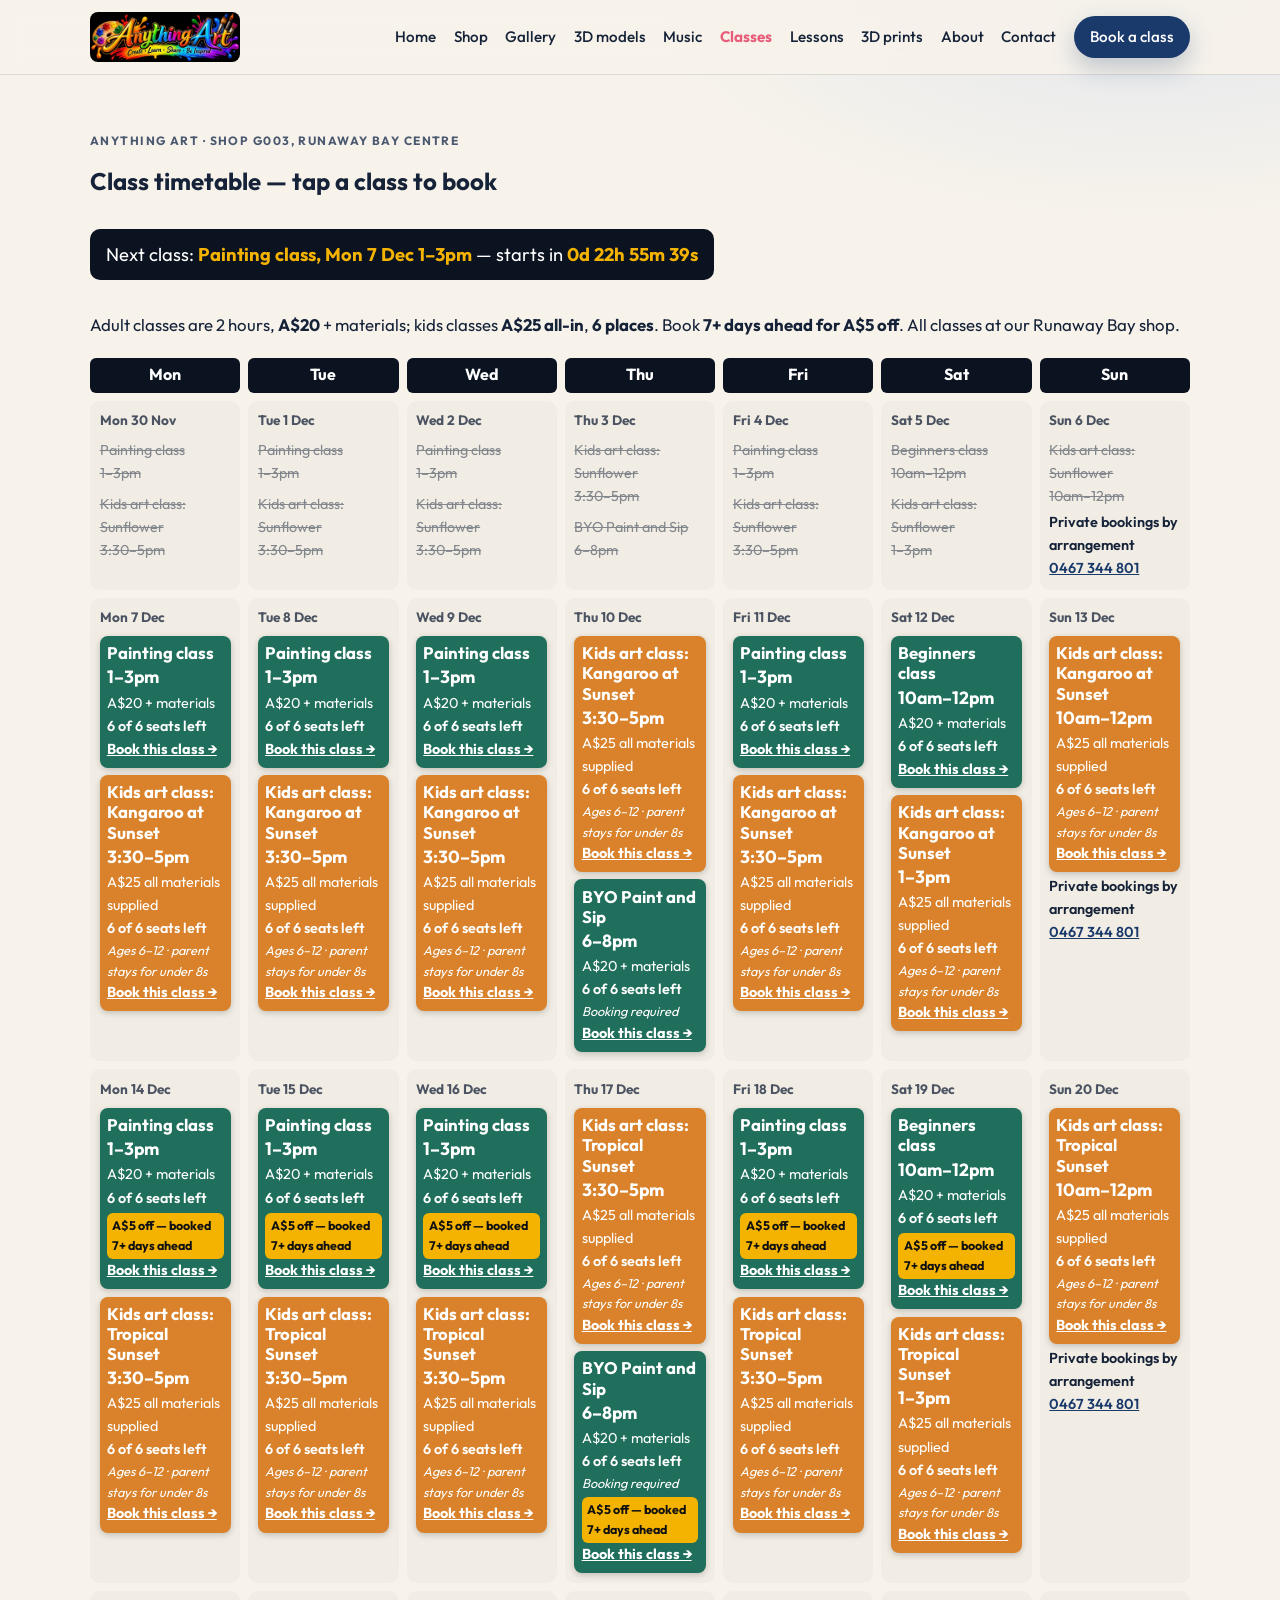
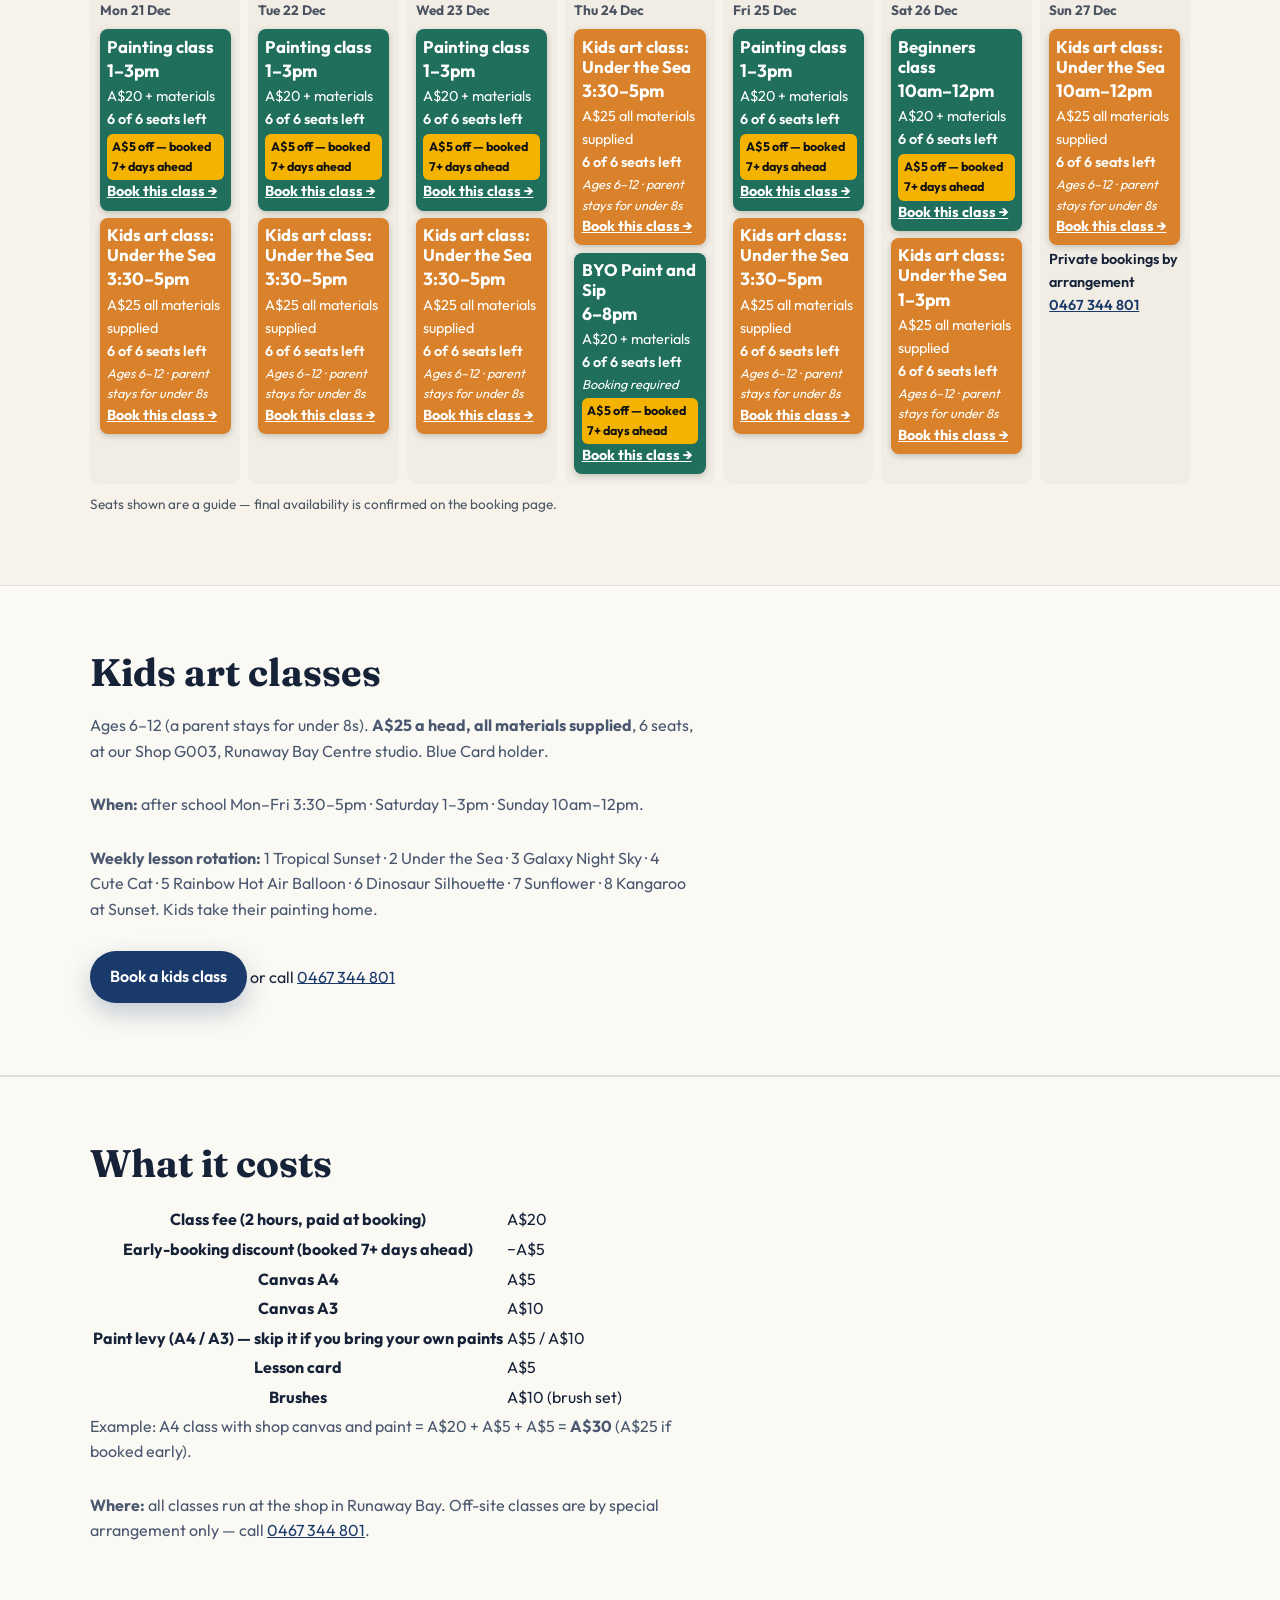
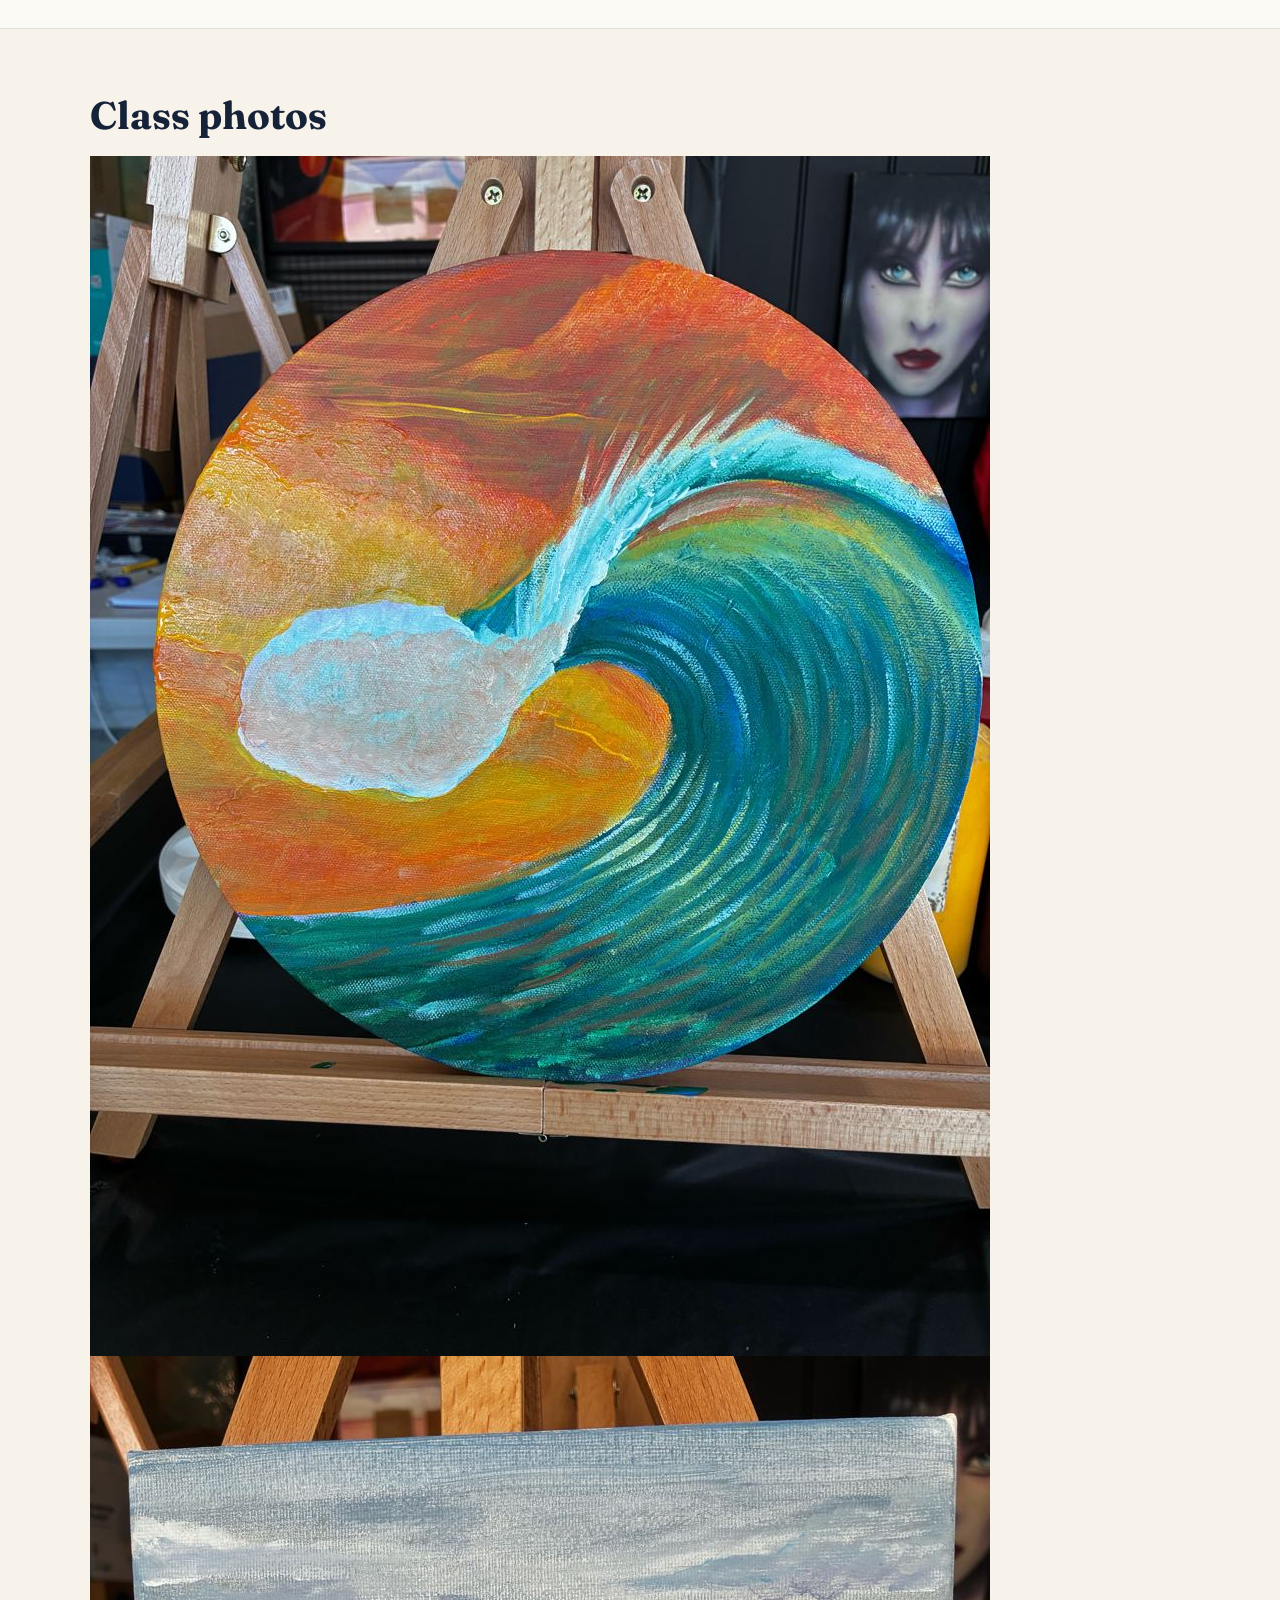
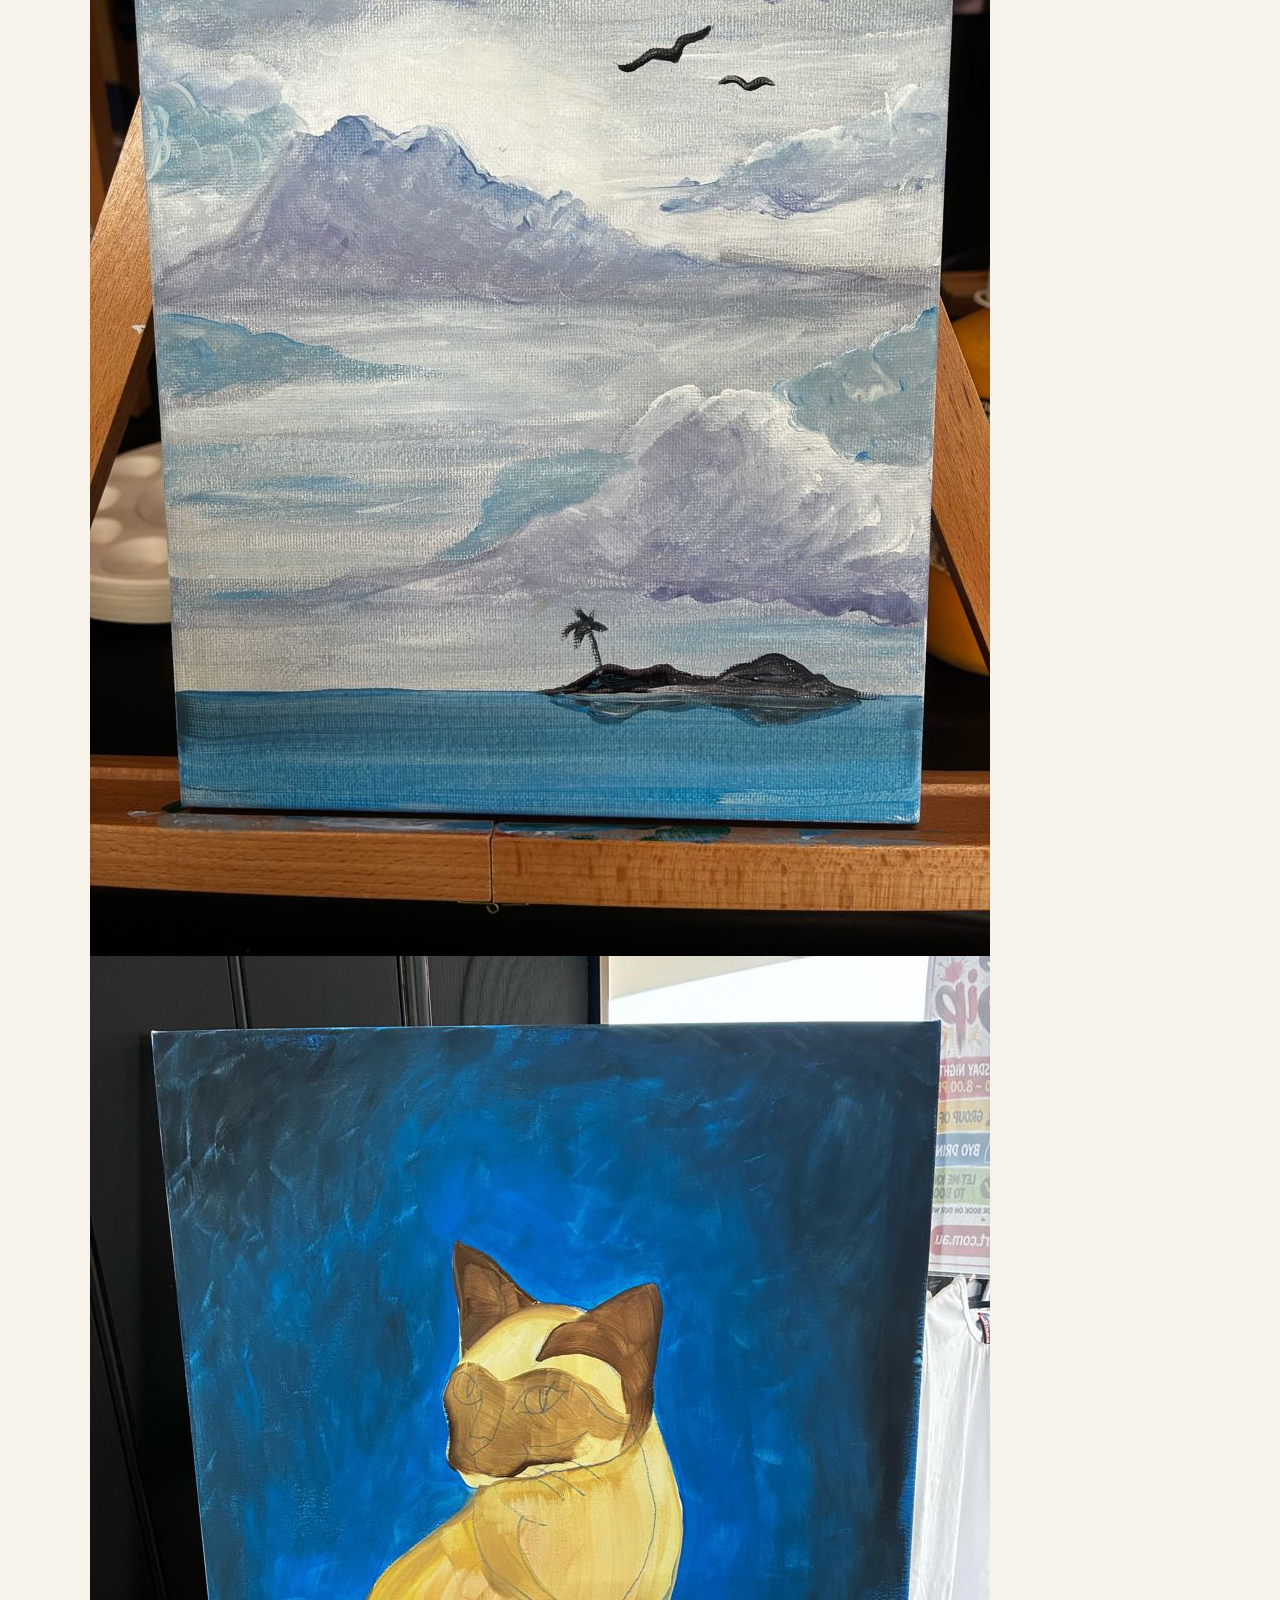
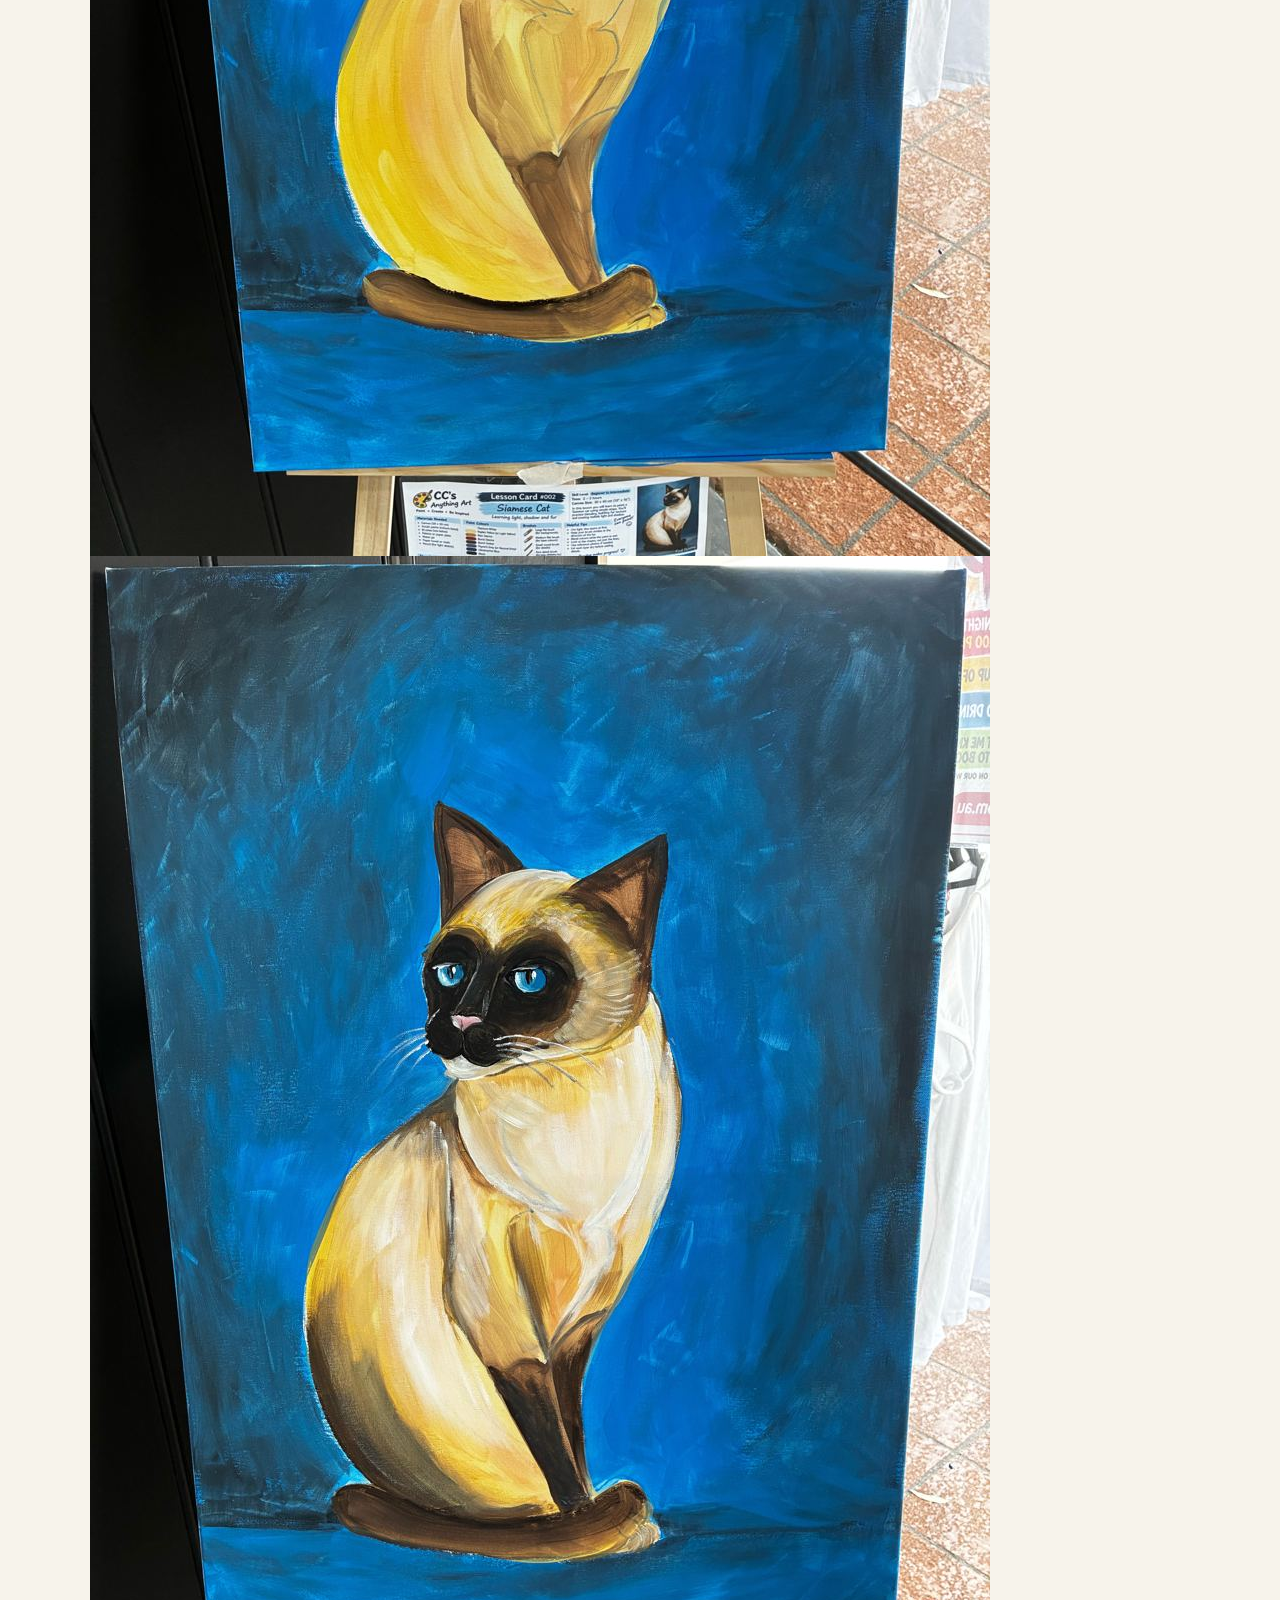
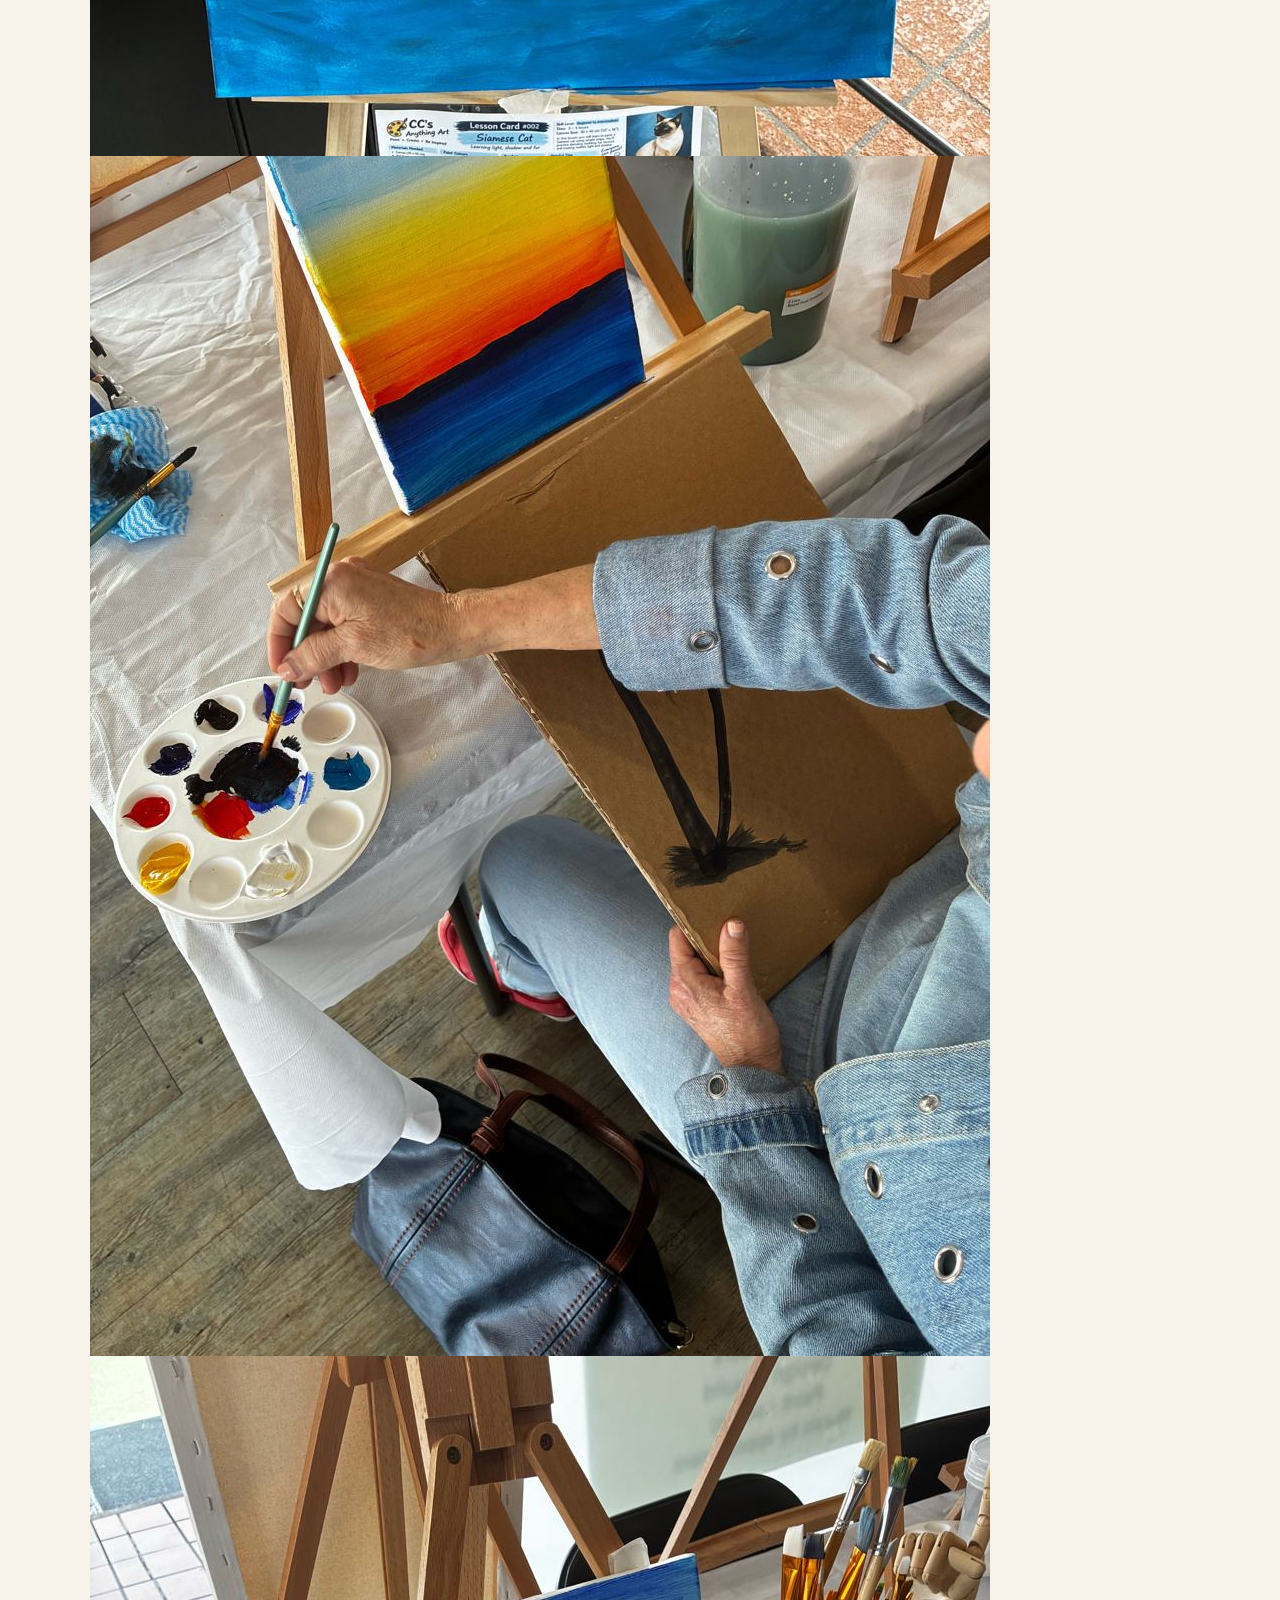
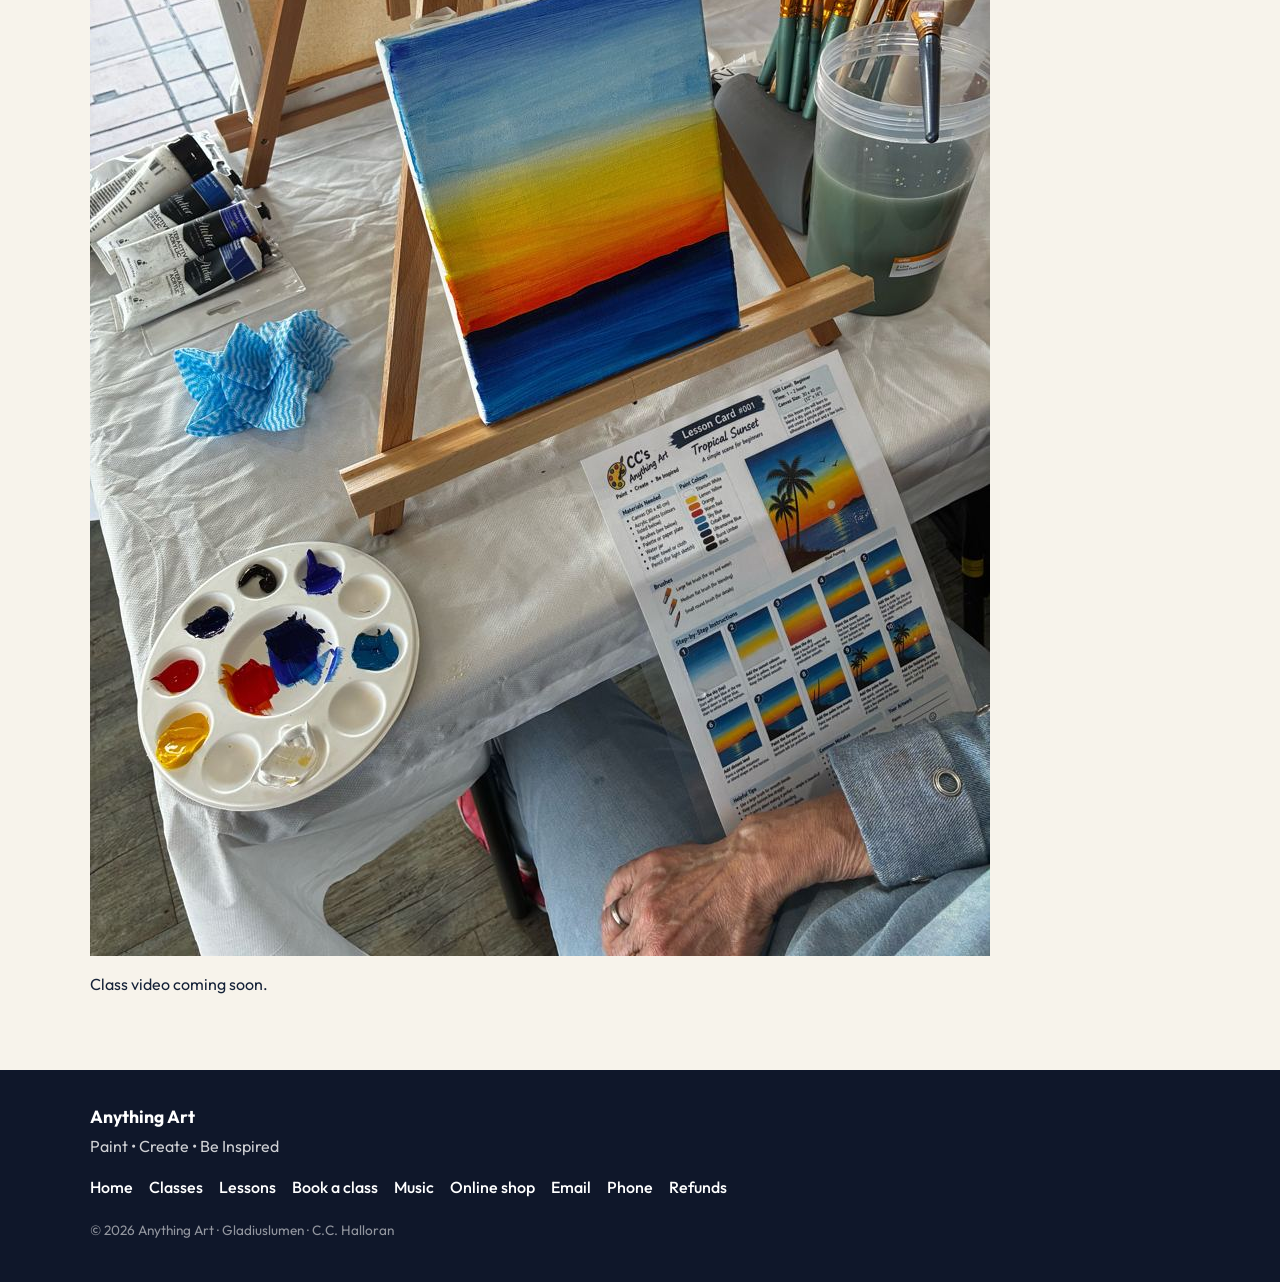
==== commit f77df517: "Kids art classes: timetable slots, lesson rotation, Kids section (placeholder booking links)" ====
--- a/classes.html
+++ b/classes.html
@@ -18,7 +18,7 @@
   <link rel="preconnect" href="https://fonts.gstatic.com" crossorigin />
   <link href="https://fonts.googleapis.com/css2?family=Fraunces:opsz,wght@9..144,500;9..144,700&amp;family=Outfit:wght@400;500;600;700&amp;display=swap" rel="stylesheet" />
   <link rel="stylesheet" href="styles.css?v=20261014d" />
-  <link rel="stylesheet" href="timetable.css?v=20261014d" />
+  <link rel="stylesheet" href="timetable.css?v=20261015k" />
 </head>
 <body>
   <a class="skip" href="#main">Skip to content</a>
@@ -65,8 +65,18 @@
         <p class="eyebrow">Anything Art · Shop G003, Runaway Bay Centre</p>
         <h1>Class timetable — tap a class to book</h1>
         <p class="tt-next" id="tt-next">Next class in …</p>
-        <p class="tt-lede">Every class is 2 hours, <strong>A$20</strong> + materials, <strong>6 places</strong>. Book <strong>7+ days ahead for A$5 off</strong>. All classes at our Runaway Bay shop.</p>
+        <p class="tt-lede">Adult classes are 2 hours, <strong>A$20</strong> + materials; kids classes <strong>A$25 all-in</strong>, <strong>6 places</strong>. Book <strong>7+ days ahead for A$5 off</strong>. All classes at our Runaway Bay shop.</p>
         <div id="timetable" class="tt" aria-live="polite">Loading timetable…</div>
+      </div>
+    </section>
+
+    <section class="section section-alt" id="kids">
+      <div class="wrap">
+        <h2>Kids art classes</h2>
+        <p class="section-intro">Ages 6–12 (a parent stays for under 8s). <strong>A$25 a head, all materials supplied</strong>, 6 seats, at our Shop G003, Runaway Bay Centre studio. Blue Card holder.</p>
+        <p class="section-intro"><strong>When:</strong> after school Mon–Fri 3:30–5pm · Saturday 1–3pm · Sunday 10am–12pm.</p>
+        <p class="section-intro"><strong>Weekly lesson rotation:</strong> 1 Tropical Sunset · 2 Under the Sea · 3 Galaxy Night Sky · 4 Cute Cat · 5 Rainbow Hot Air Balloon · 6 Dinosaur Silhouette · 7 Sunflower · 8 Kangaroo at Sunset. Kids take their painting home.</p>
+        <p><a class="btn" href="classes.html#timetable">Book a kids class</a> or call <a href="tel:+61467344801">0467 344 801</a></p>
       </div>
     </section>
 
@@ -118,6 +128,6 @@
   </footer>
 
   <script src="script.js?v=20261014d"></script>
-  <script src="timetable.js?v=20261014d"></script>
+  <script src="timetable.js?v=20261015k"></script>
 </body>
 </html>
--- a/timetable.css
+++ b/timetable.css
@@ -21,3 +21,4 @@
 .tt-sun{background:#e3dcf2}.tt-priv{font-weight:600}
 .tt-src{font-size:.85rem;opacity:.75;margin-top:.6rem}
 @media (max-width:820px){.tt-grid{grid-template-columns:1fr}.tt-h{display:none}.tt-cell{min-height:0}.tt-past{display:none}}
+.tt-class{display:block;border-radius:8px;padding:.45rem;margin-top:.3rem}.tt-kids{background:#d9822b}.tt-kids:hover{background:#b96c1f}.tt-gone{opacity:.5;margin-top:.3rem}
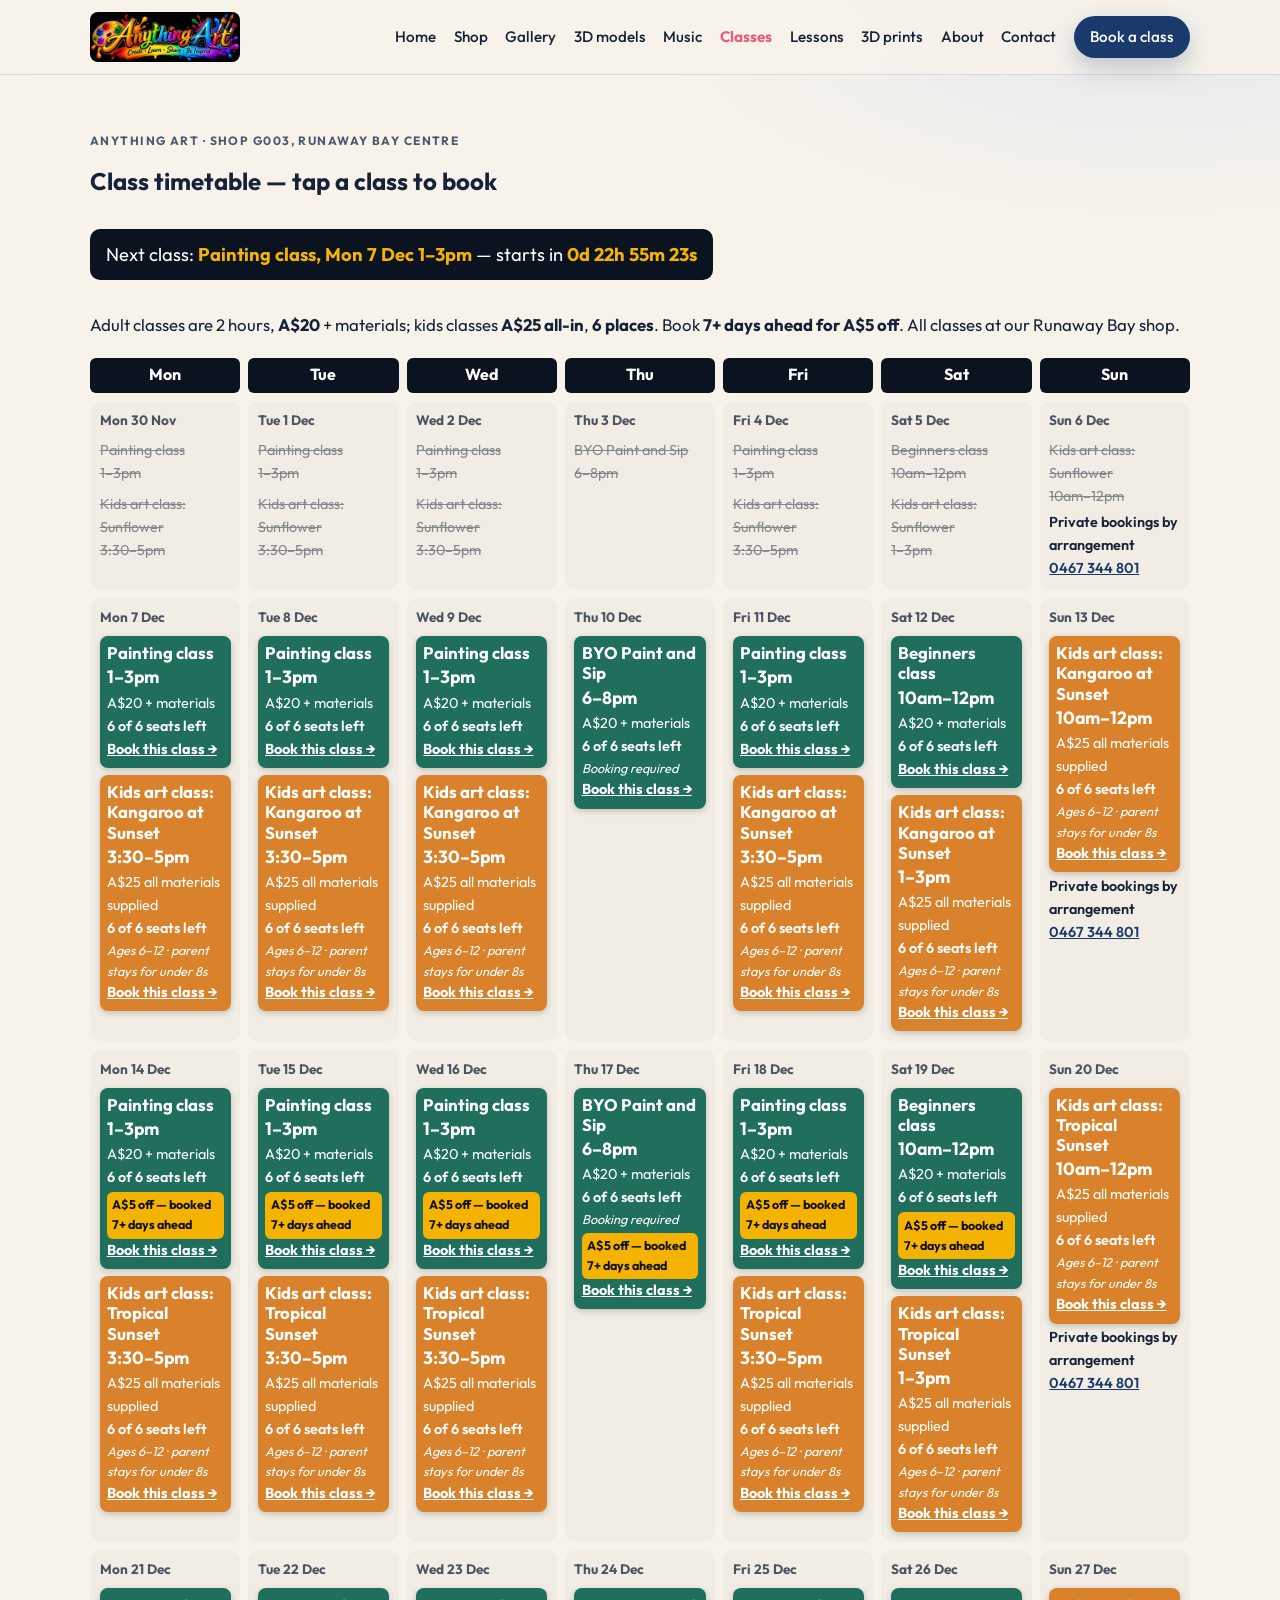
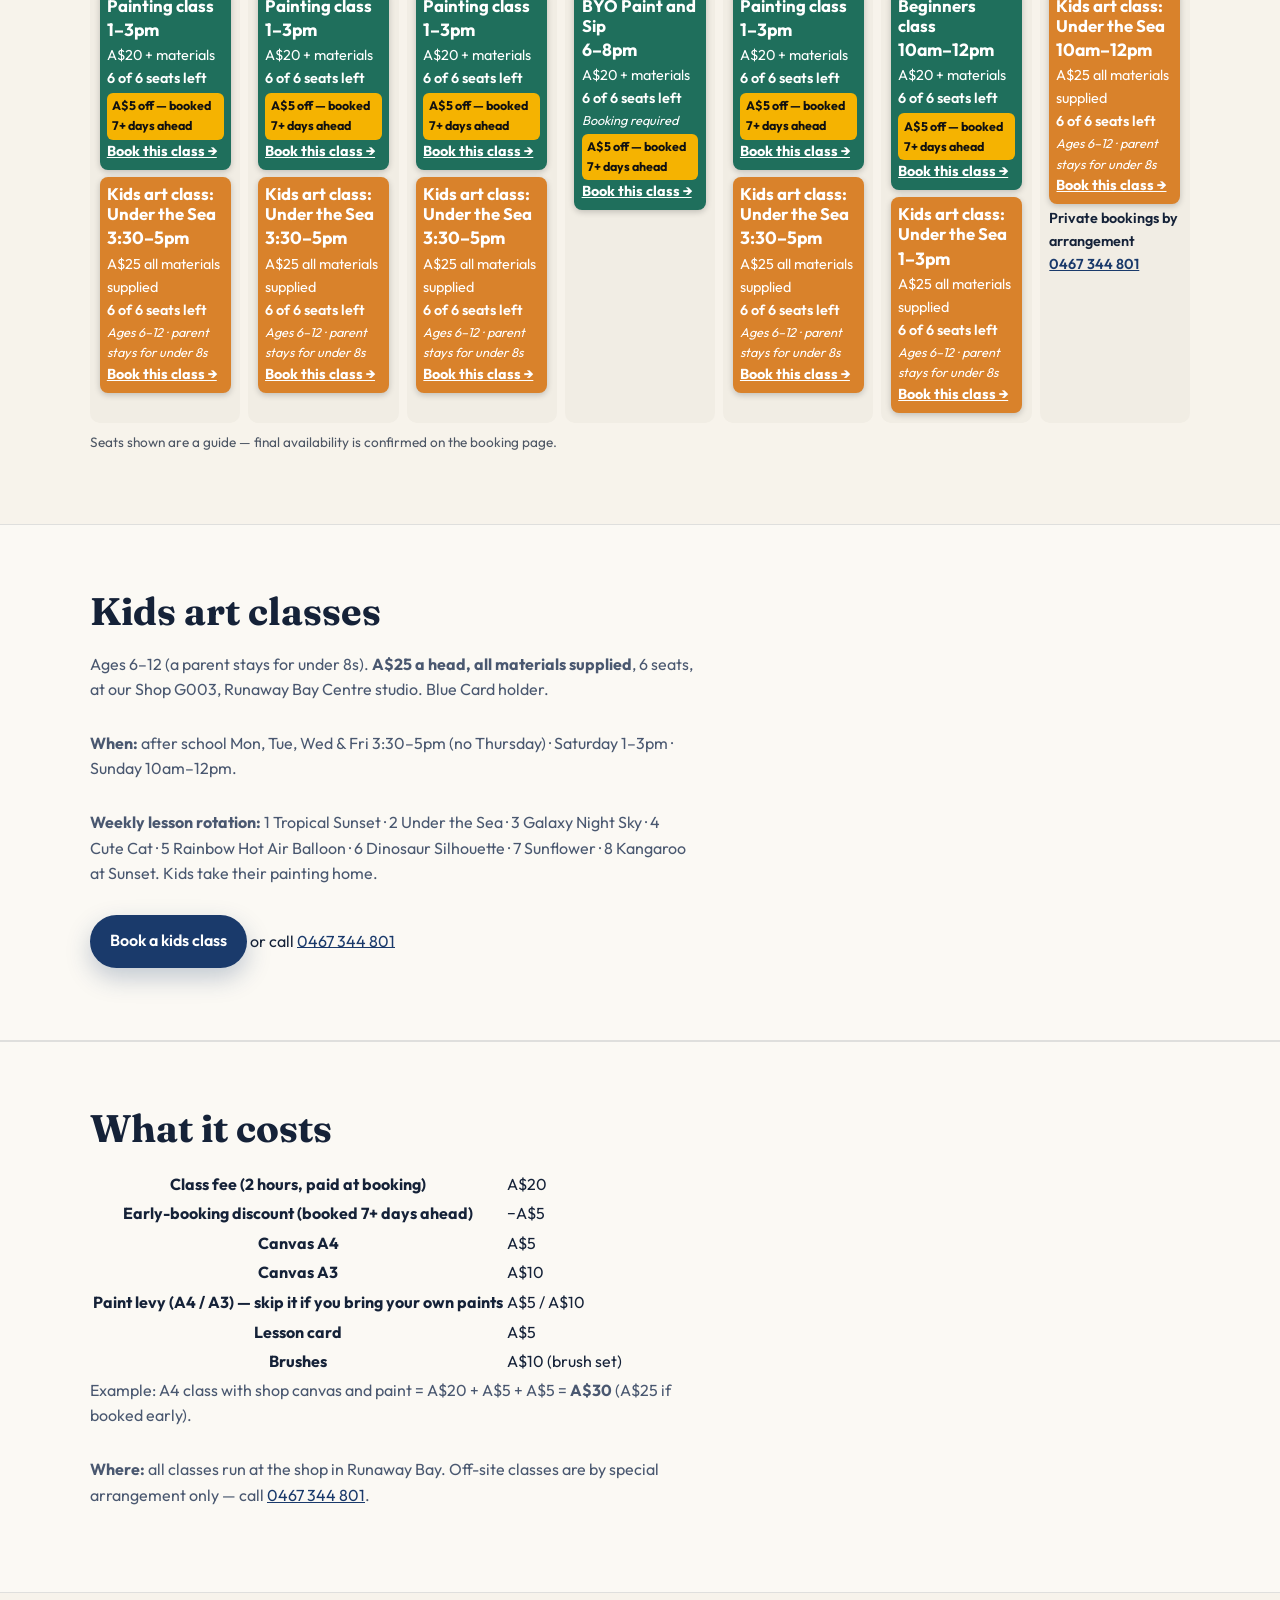
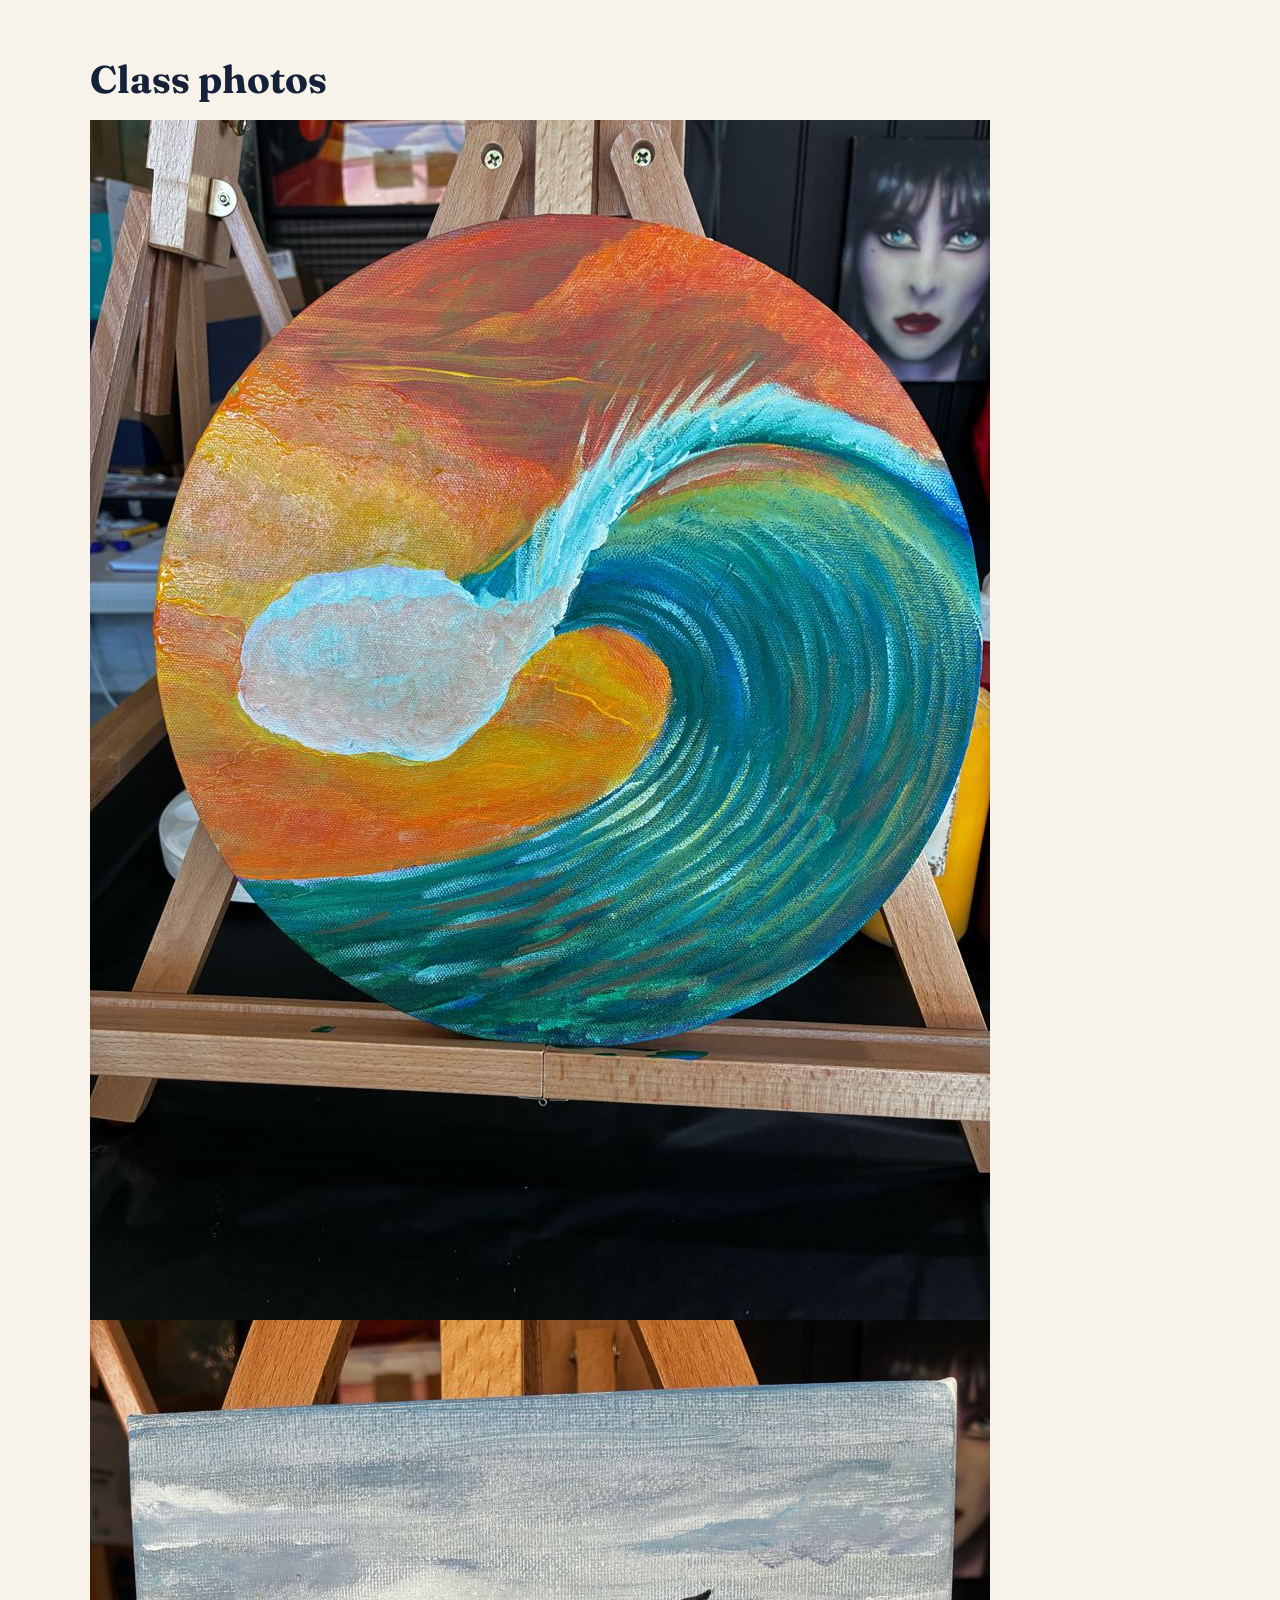
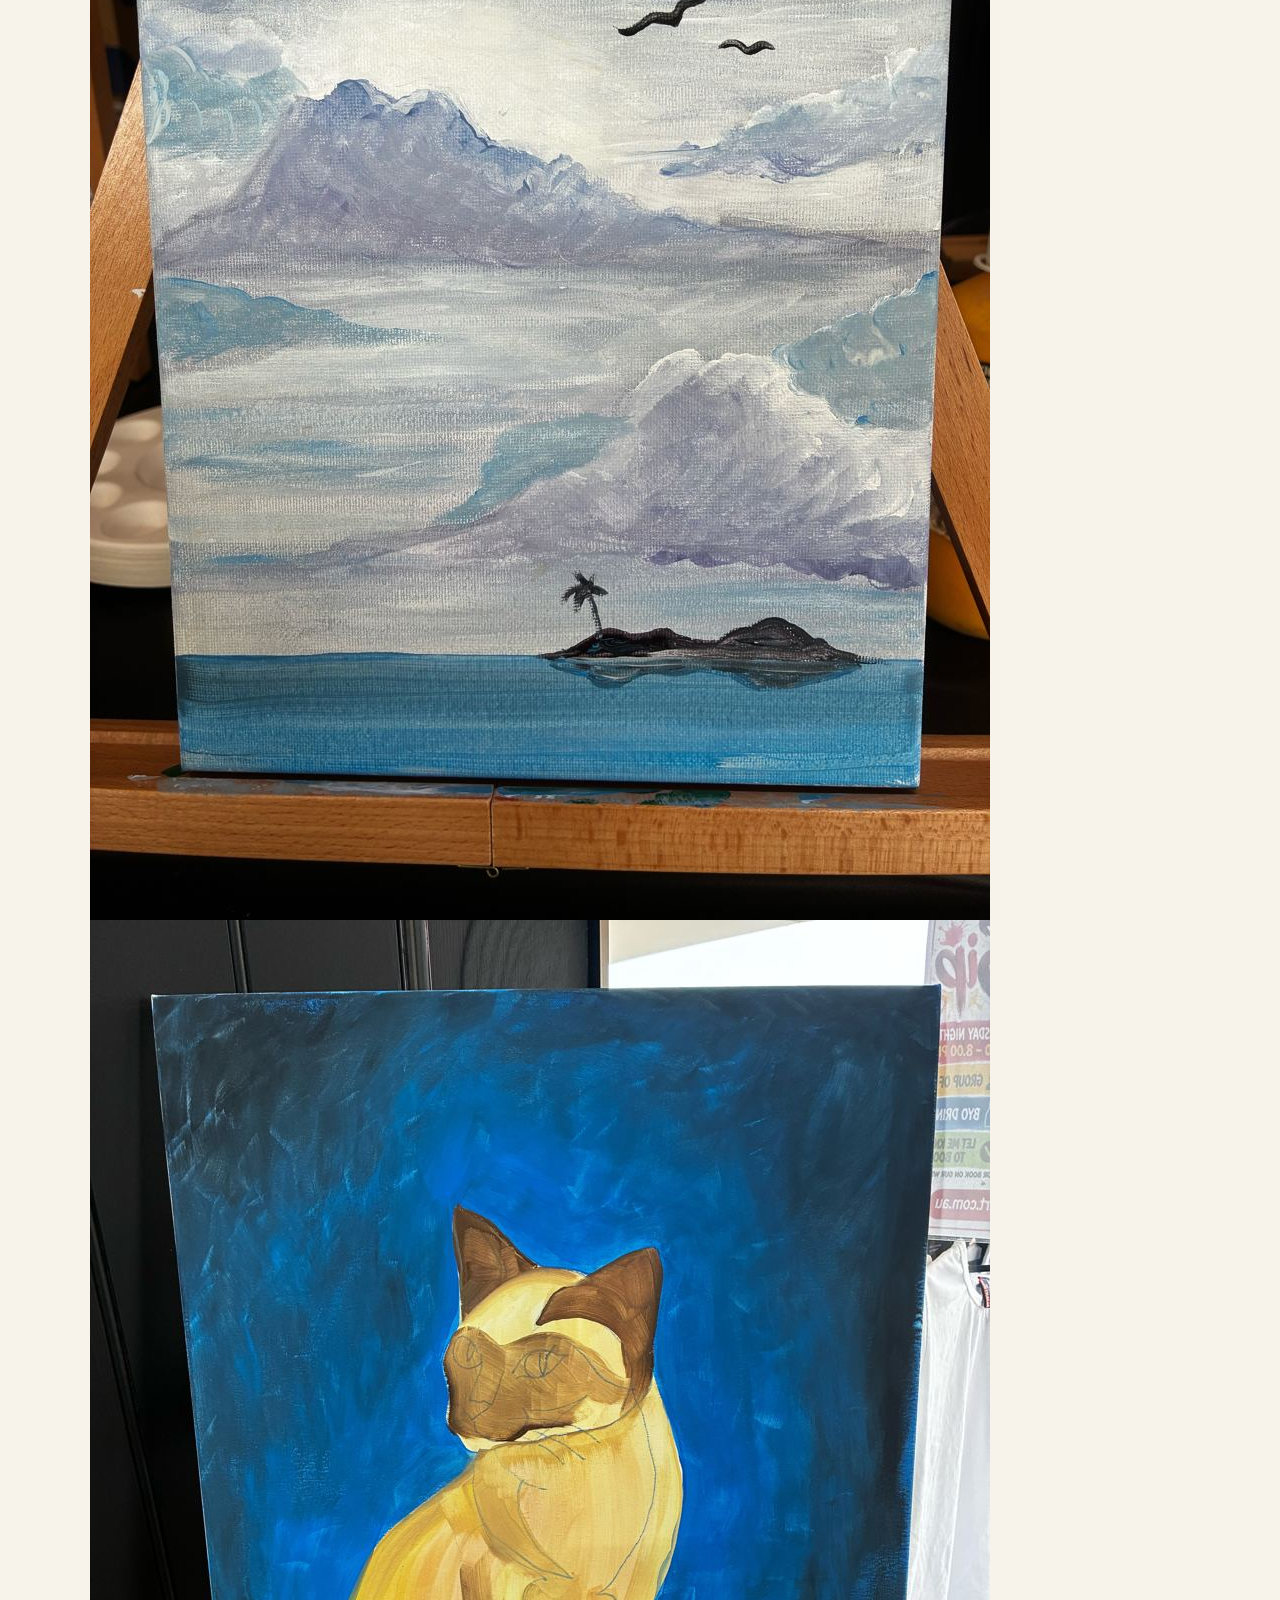
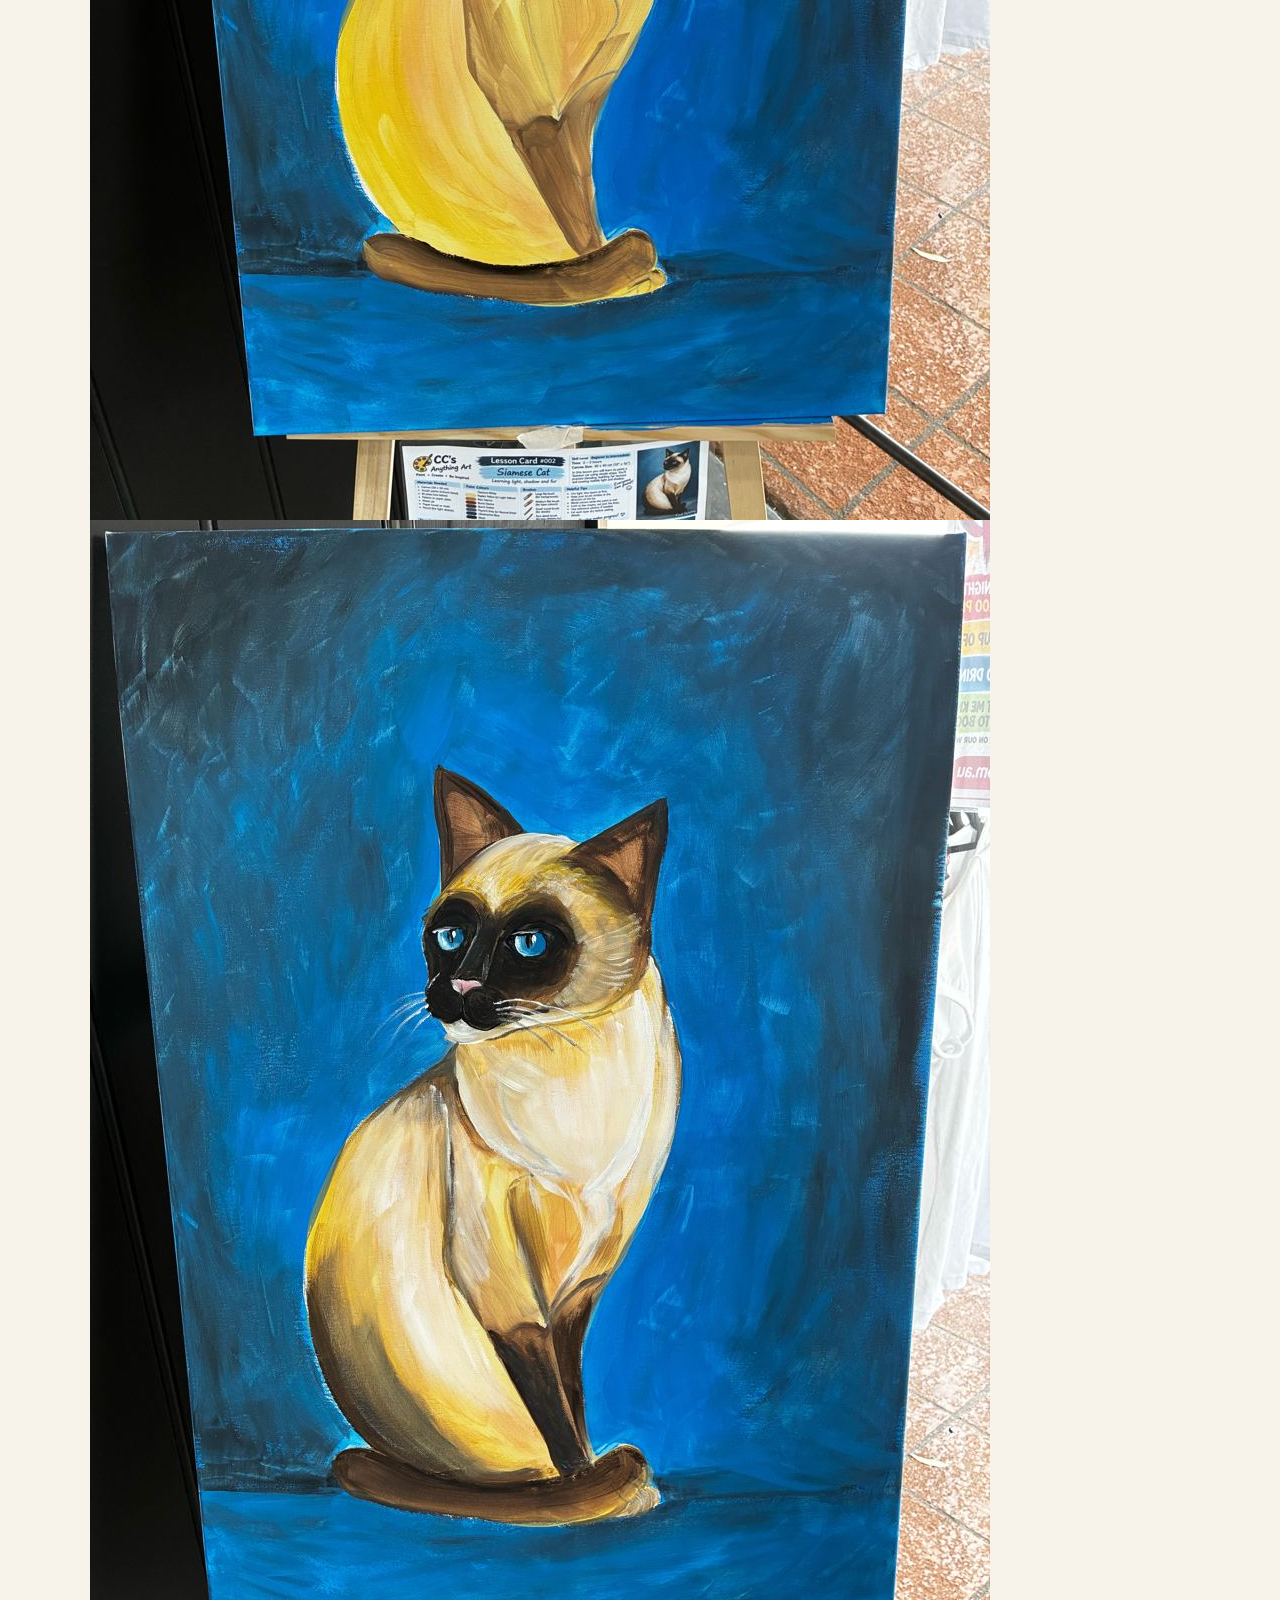
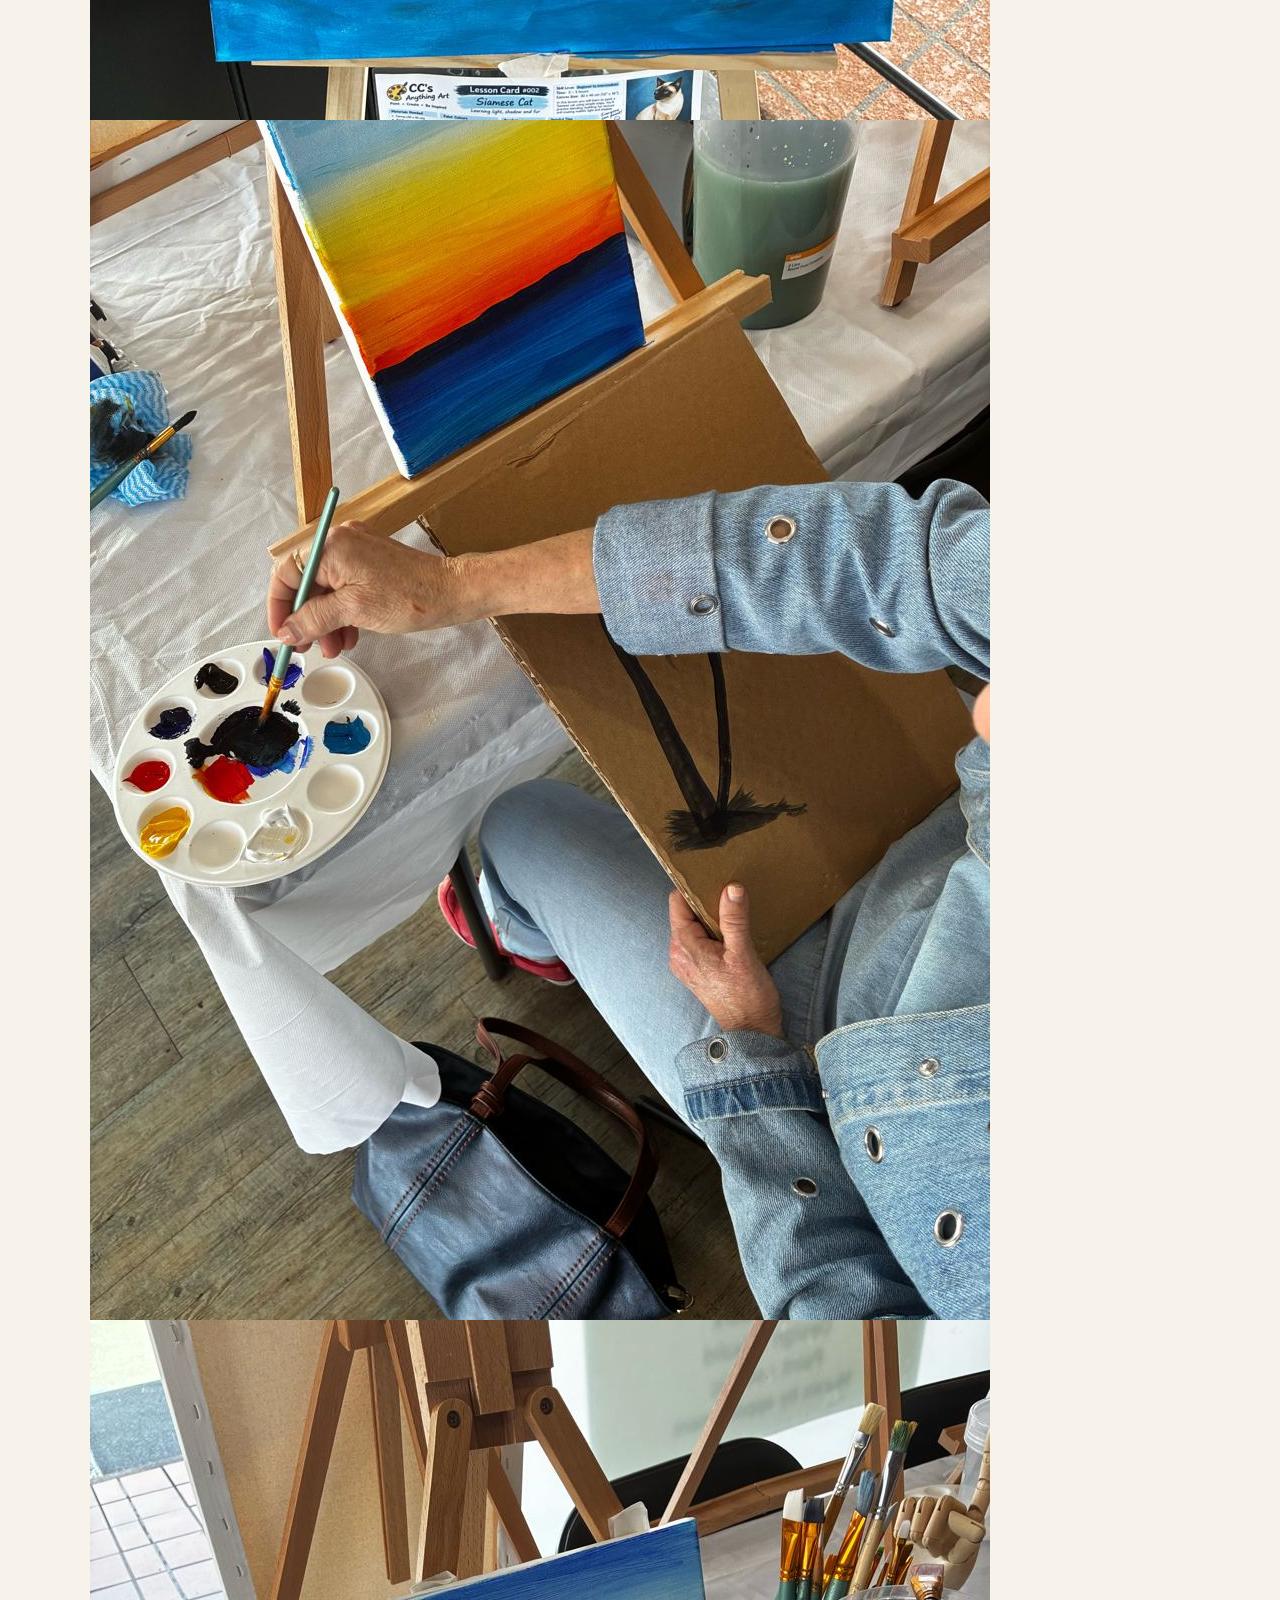
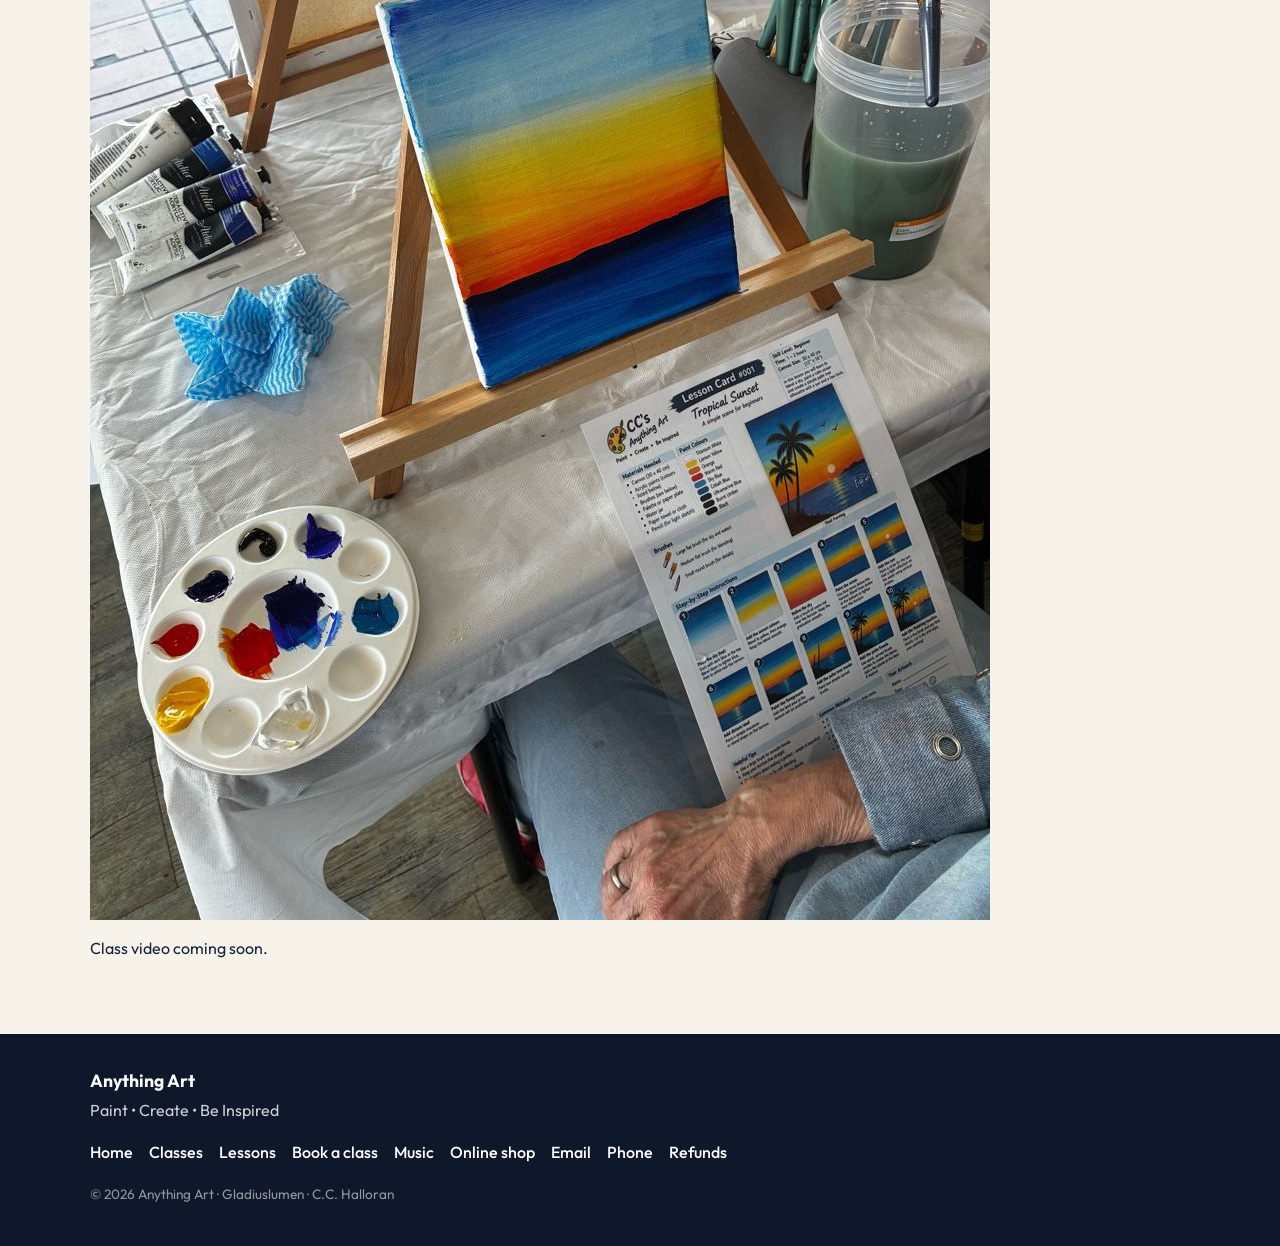
==== commit 89c1076d: "Kids classes: drop Thursday, link Square class listing" ====
--- a/classes.html
+++ b/classes.html
@@ -74,7 +74,7 @@
       <div class="wrap">
         <h2>Kids art classes</h2>
         <p class="section-intro">Ages 6–12 (a parent stays for under 8s). <strong>A$25 a head, all materials supplied</strong>, 6 seats, at our Shop G003, Runaway Bay Centre studio. Blue Card holder.</p>
-        <p class="section-intro"><strong>When:</strong> after school Mon–Fri 3:30–5pm · Saturday 1–3pm · Sunday 10am–12pm.</p>
+        <p class="section-intro"><strong>When:</strong> after school Mon, Tue, Wed &amp; Fri 3:30–5pm (no Thursday) · Saturday 1–3pm · Sunday 10am–12pm.</p>
         <p class="section-intro"><strong>Weekly lesson rotation:</strong> 1 Tropical Sunset · 2 Under the Sea · 3 Galaxy Night Sky · 4 Cute Cat · 5 Rainbow Hot Air Balloon · 6 Dinosaur Silhouette · 7 Sunflower · 8 Kangaroo at Sunset. Kids take their painting home.</p>
         <p><a class="btn" href="classes.html#timetable">Book a kids class</a> or call <a href="tel:+61467344801">0467 344 801</a></p>
       </div>
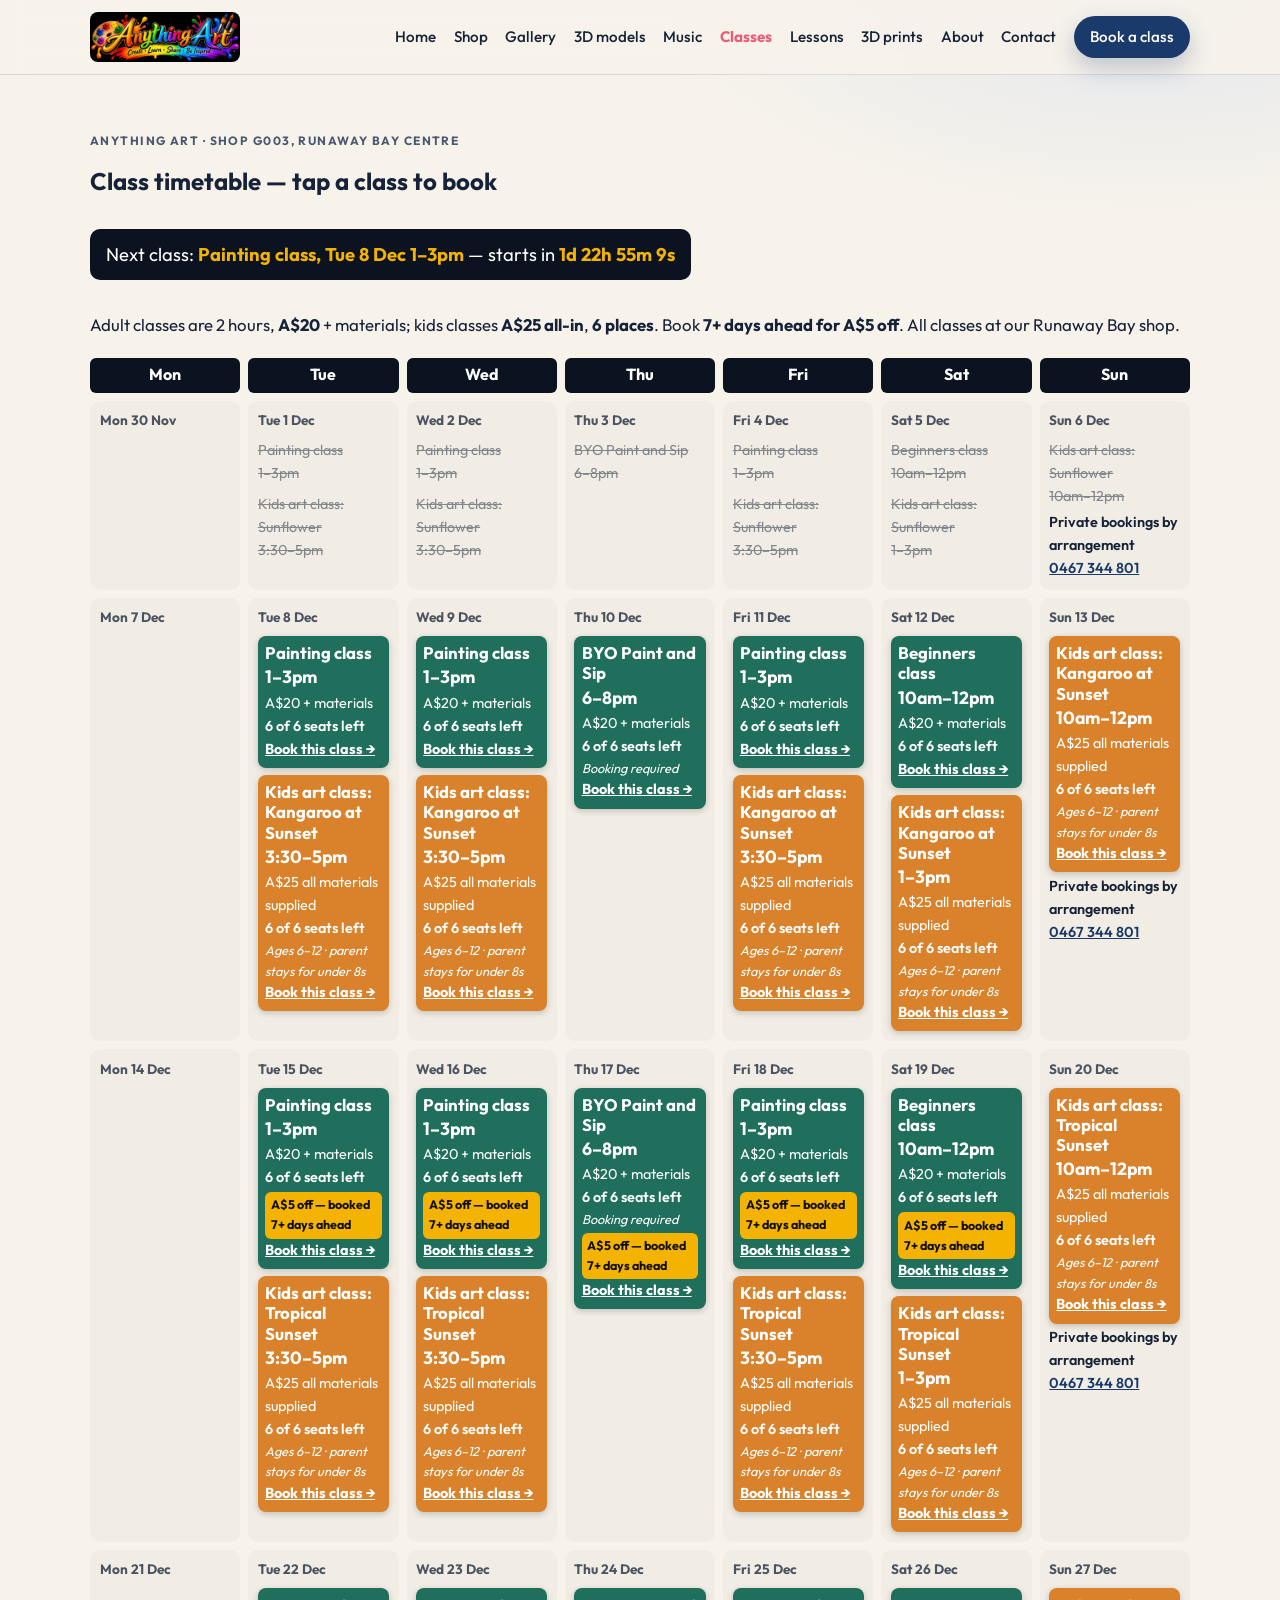
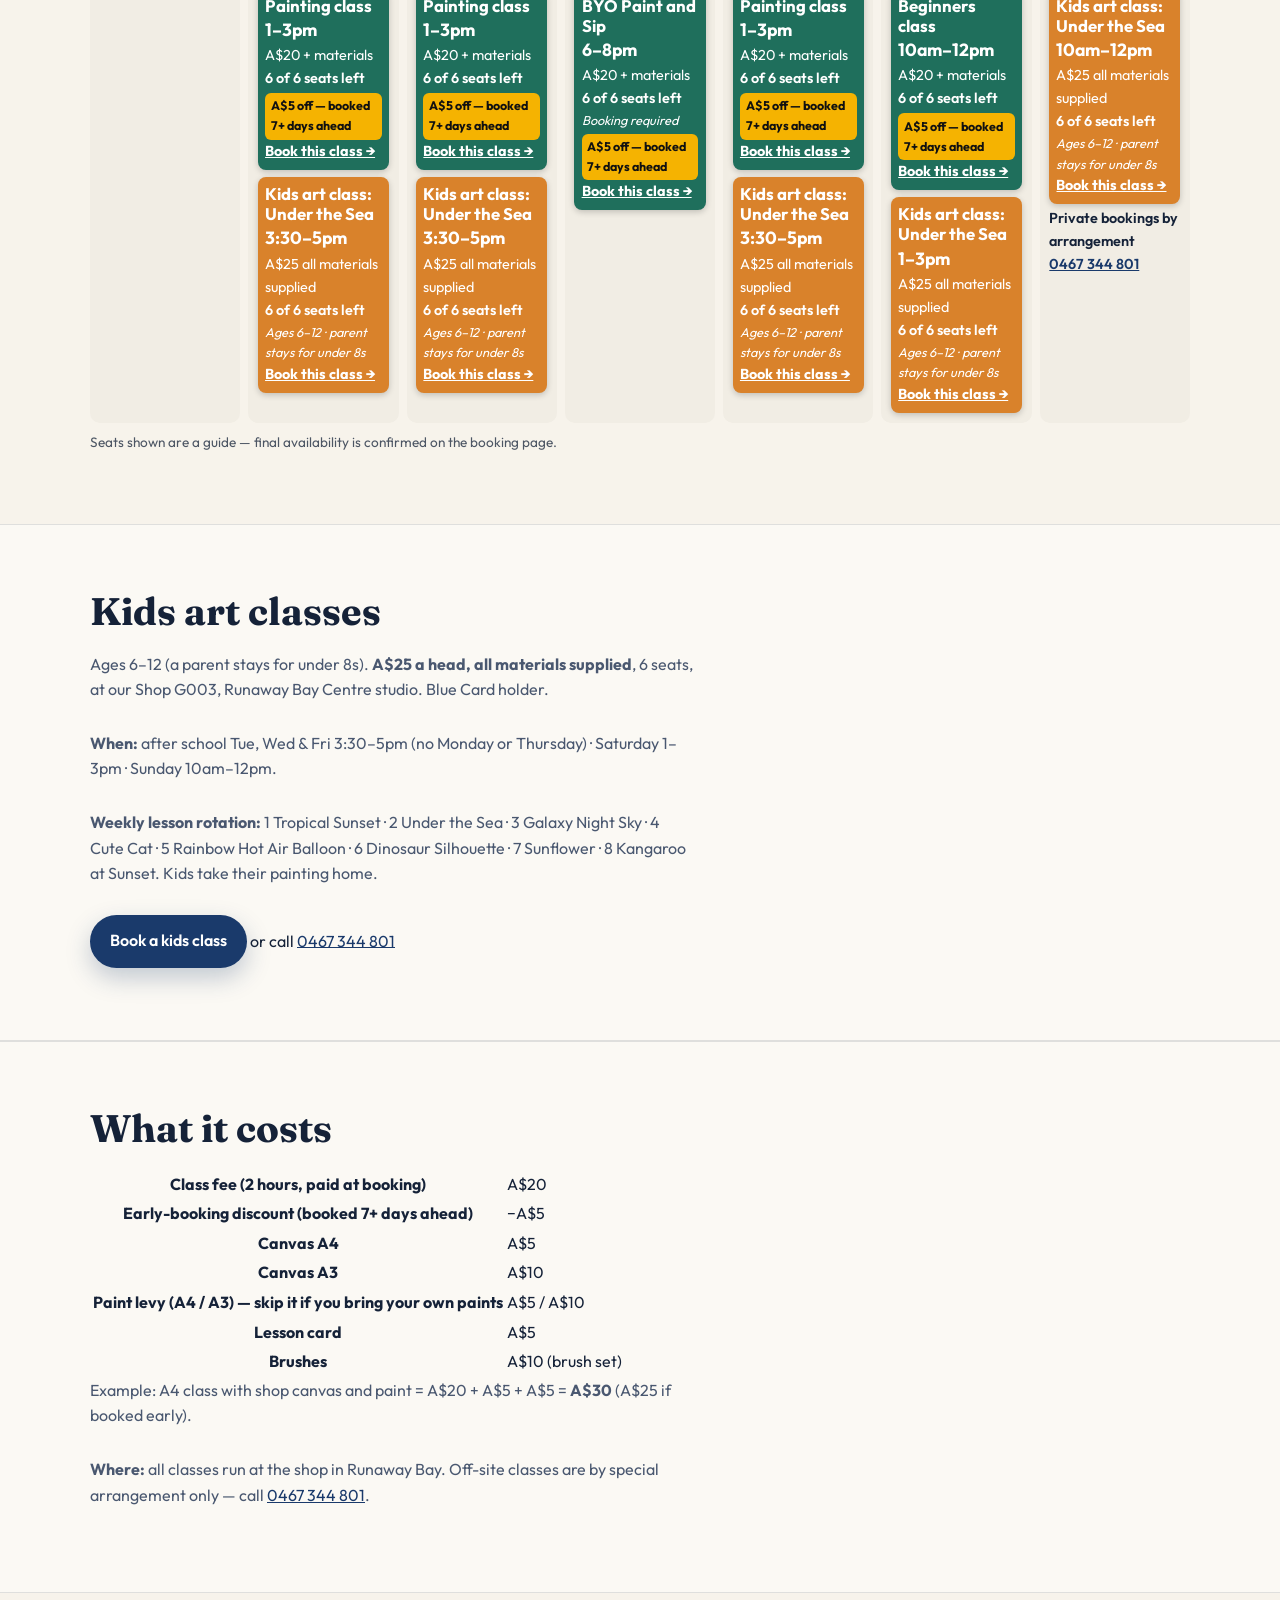
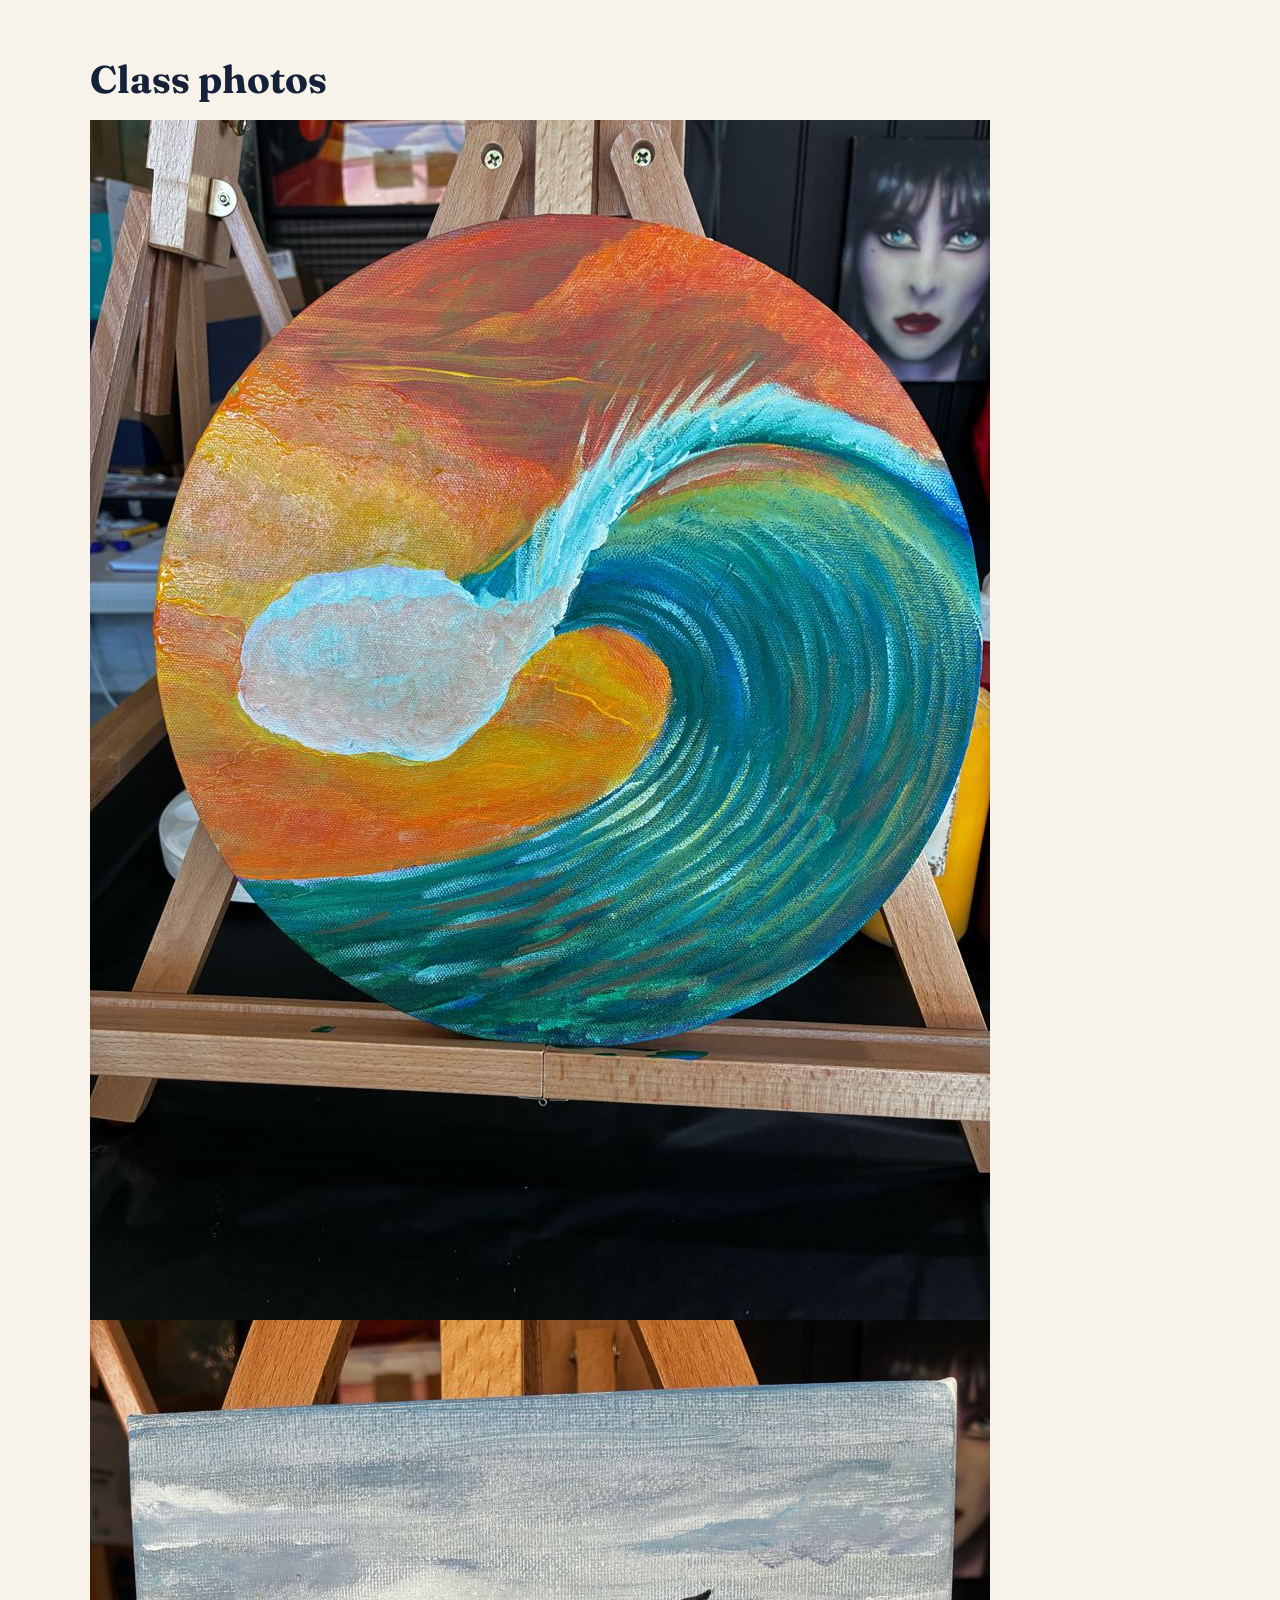
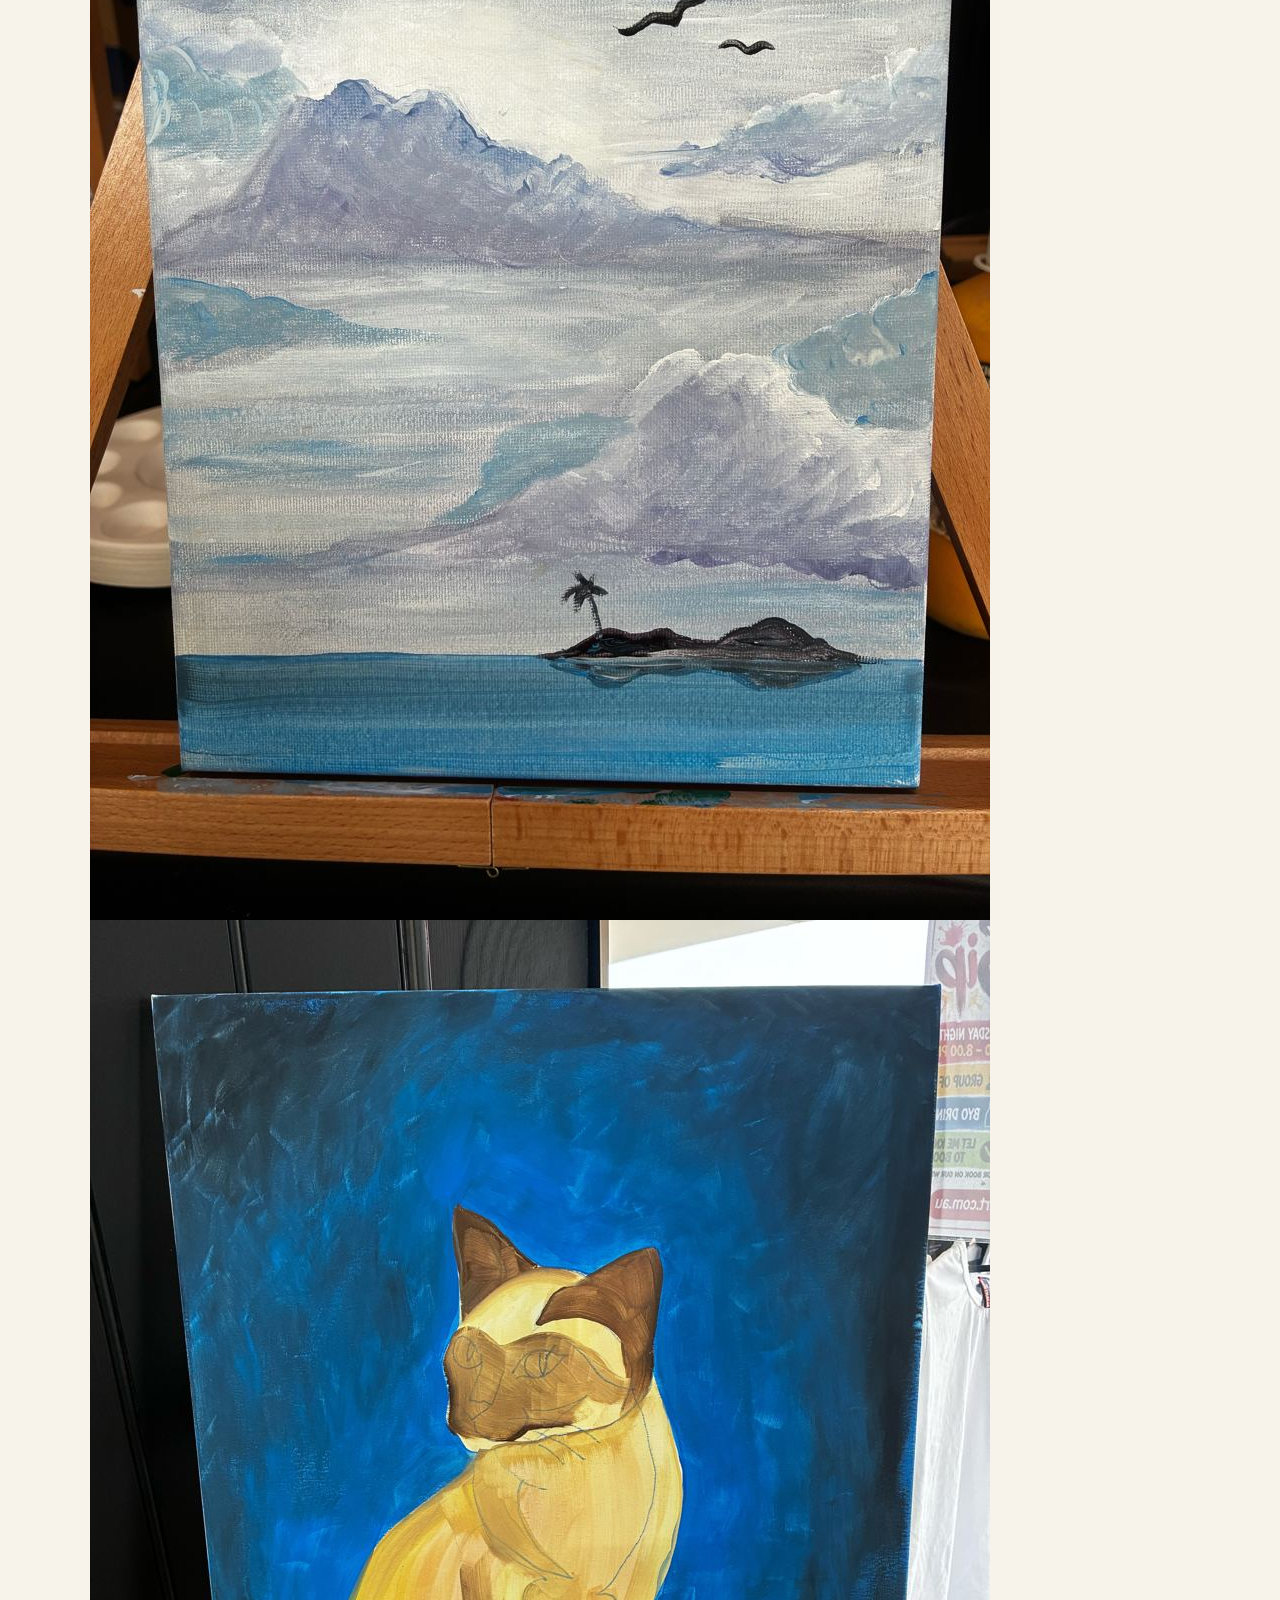
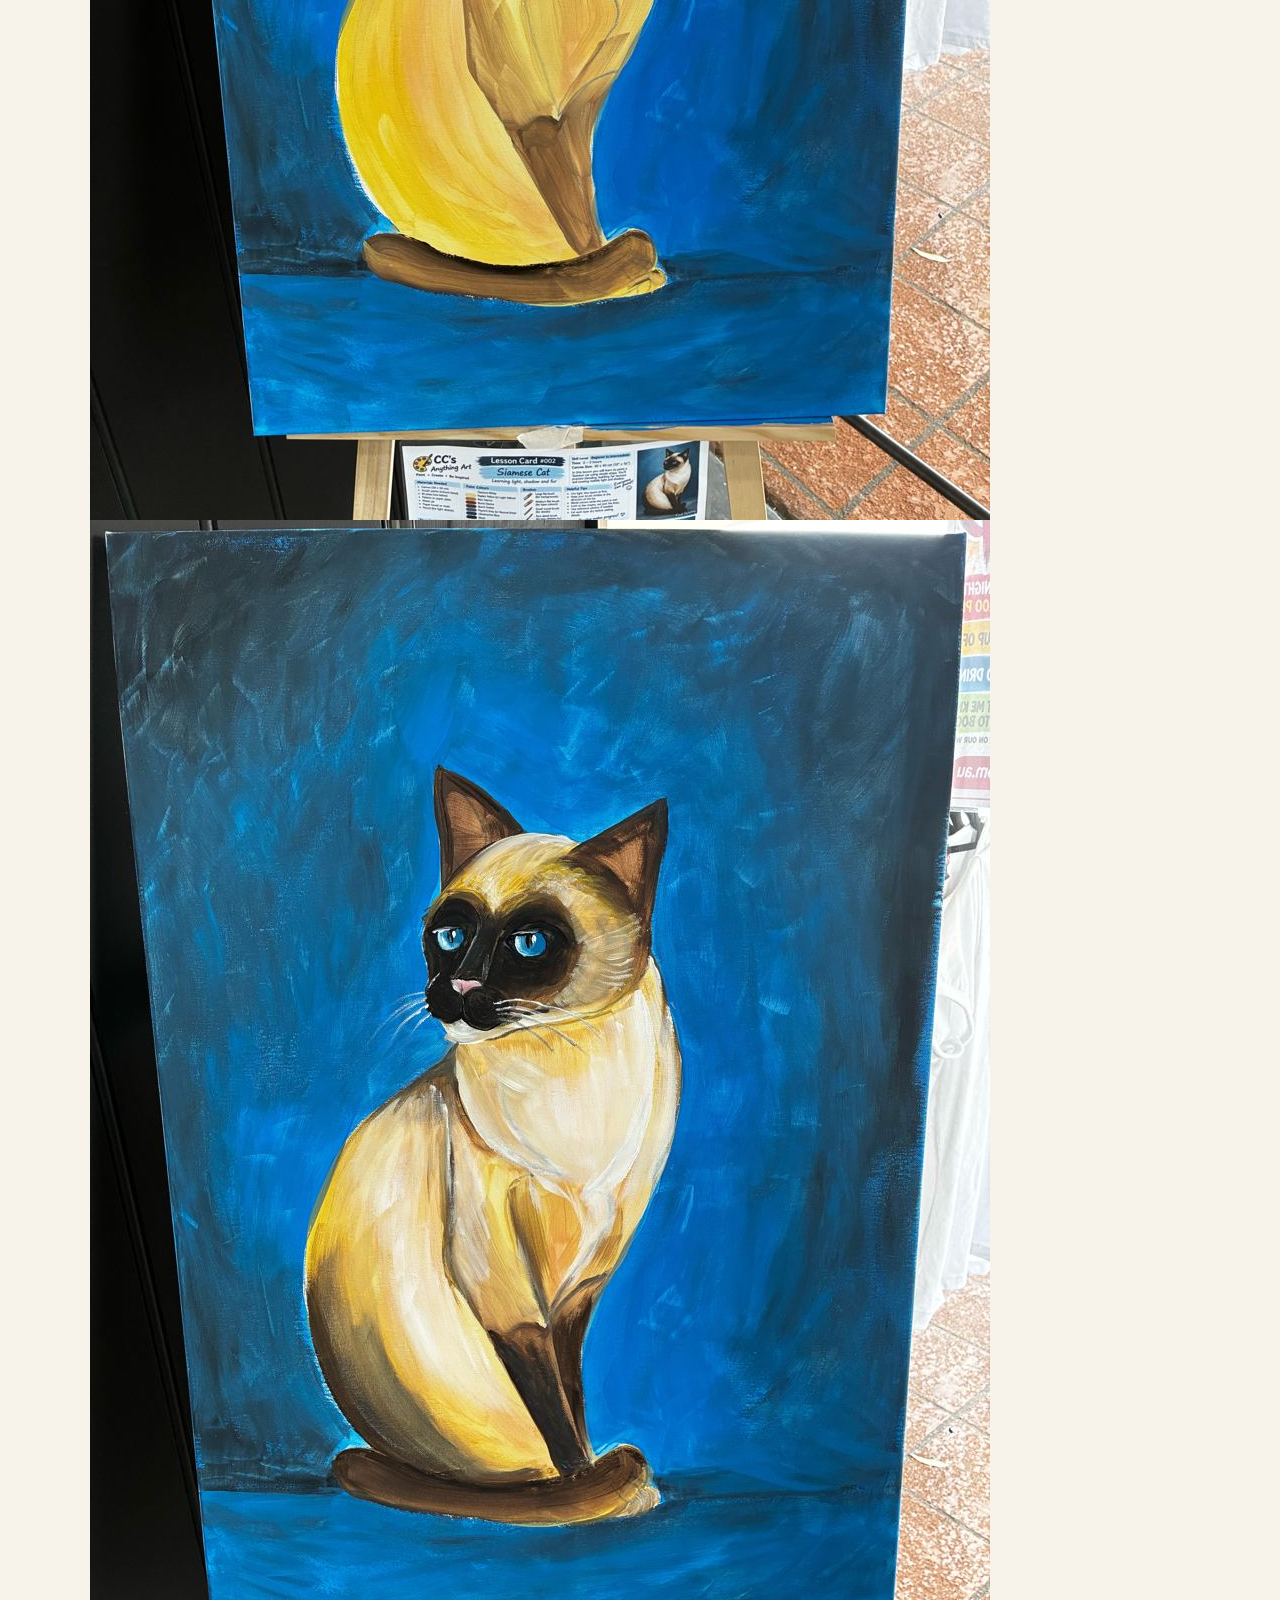
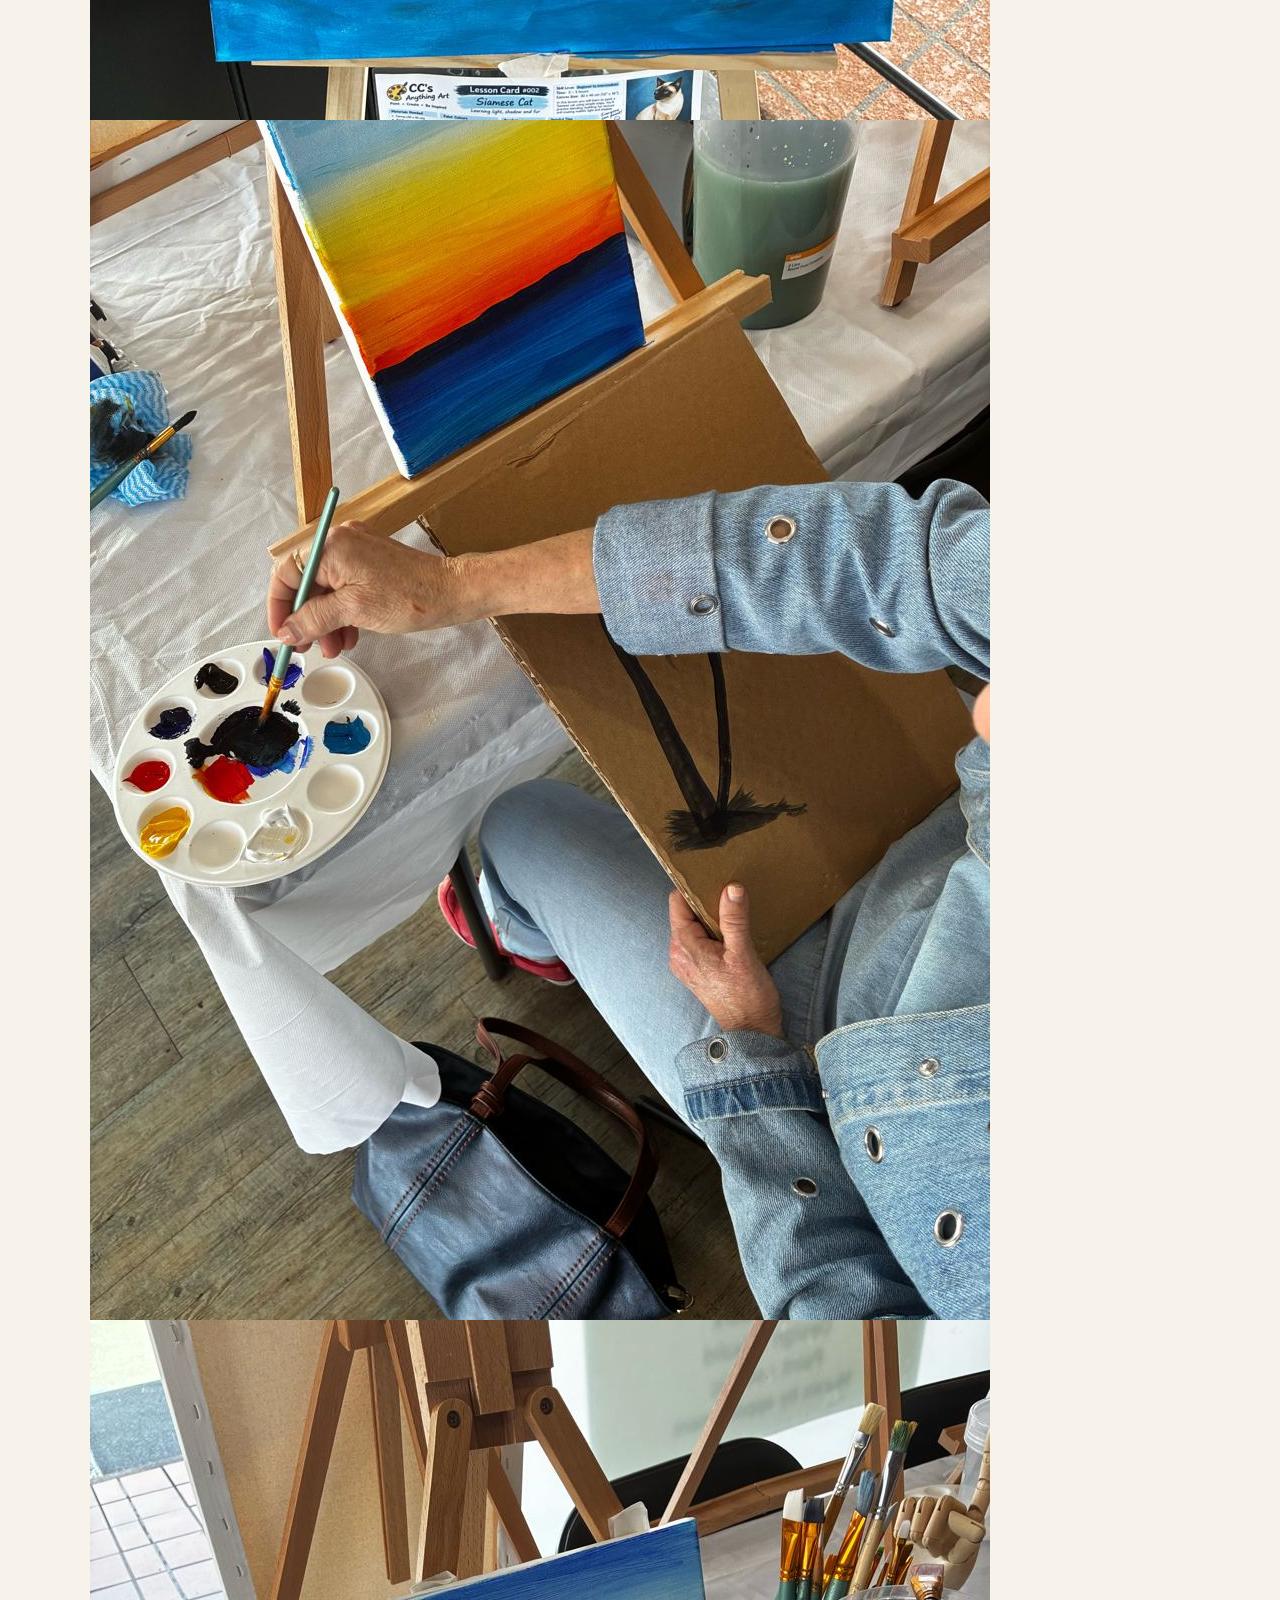
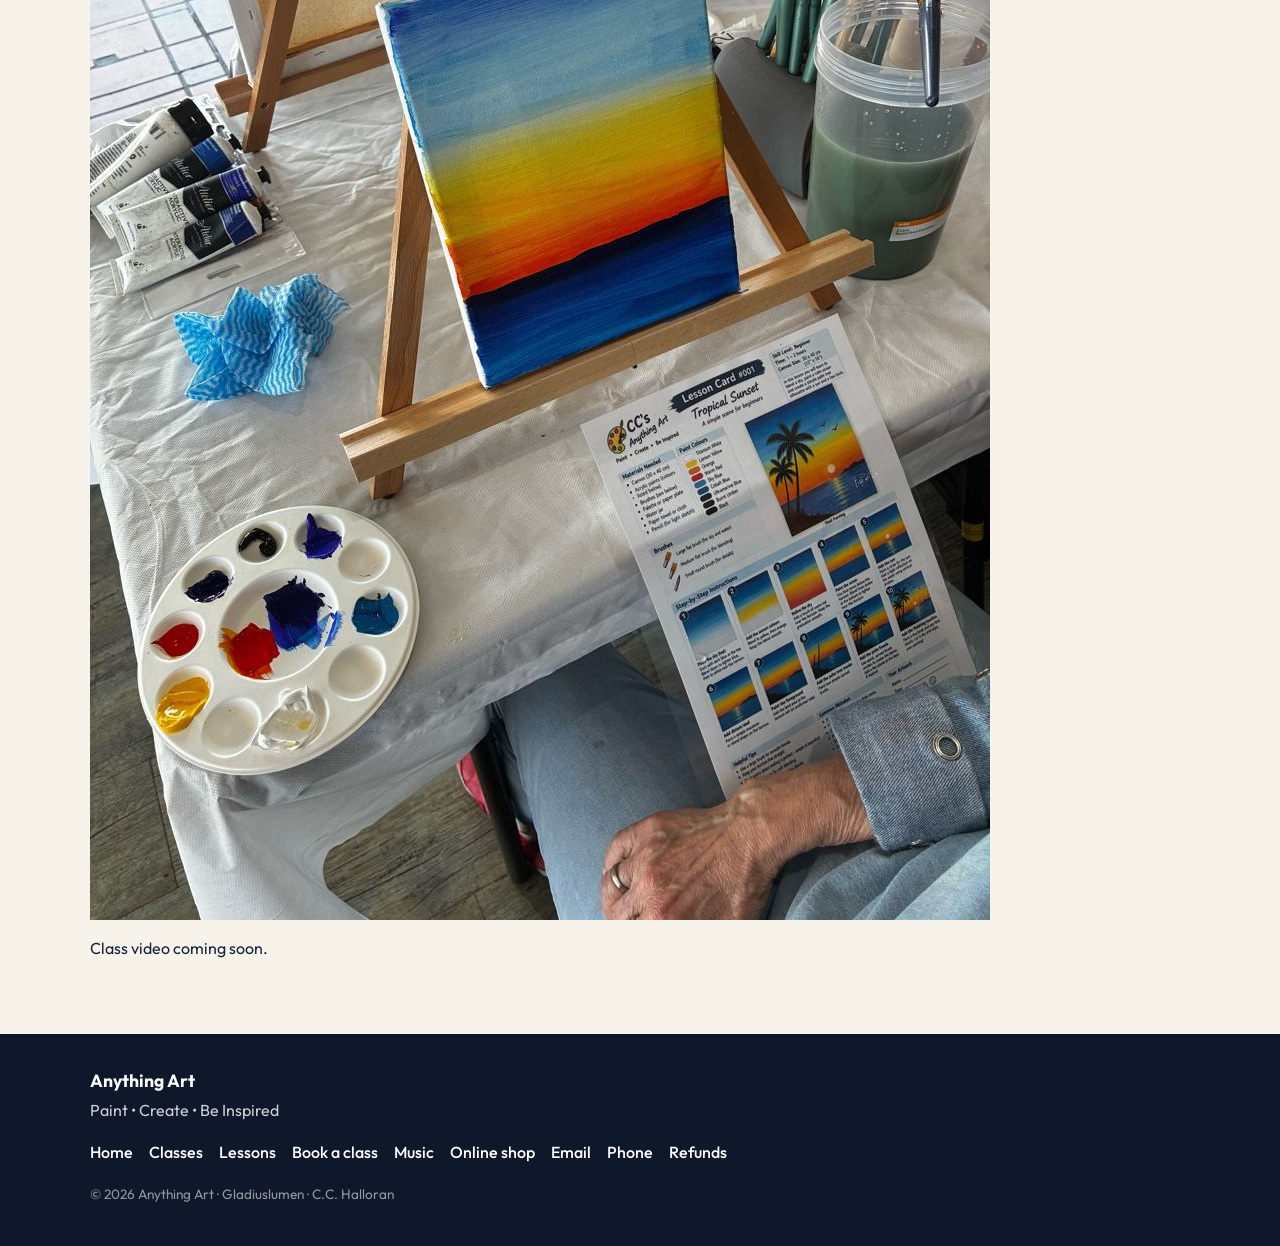
==== commit f98ee240: "Remove Monday classes (shop closed Mondays)" ====
--- a/classes.html
+++ b/classes.html
@@ -74,7 +74,7 @@
       <div class="wrap">
         <h2>Kids art classes</h2>
         <p class="section-intro">Ages 6–12 (a parent stays for under 8s). <strong>A$25 a head, all materials supplied</strong>, 6 seats, at our Shop G003, Runaway Bay Centre studio. Blue Card holder.</p>
-        <p class="section-intro"><strong>When:</strong> after school Mon, Tue, Wed &amp; Fri 3:30–5pm (no Thursday) · Saturday 1–3pm · Sunday 10am–12pm.</p>
+        <p class="section-intro"><strong>When:</strong> after school Tue, Wed &amp; Fri 3:30–5pm (no Monday or Thursday) · Saturday 1–3pm · Sunday 10am–12pm.</p>
         <p class="section-intro"><strong>Weekly lesson rotation:</strong> 1 Tropical Sunset · 2 Under the Sea · 3 Galaxy Night Sky · 4 Cute Cat · 5 Rainbow Hot Air Balloon · 6 Dinosaur Silhouette · 7 Sunflower · 8 Kangaroo at Sunset. Kids take their painting home.</p>
         <p><a class="btn" href="classes.html#timetable">Book a kids class</a> or call <a href="tel:+61467344801">0467 344 801</a></p>
       </div>
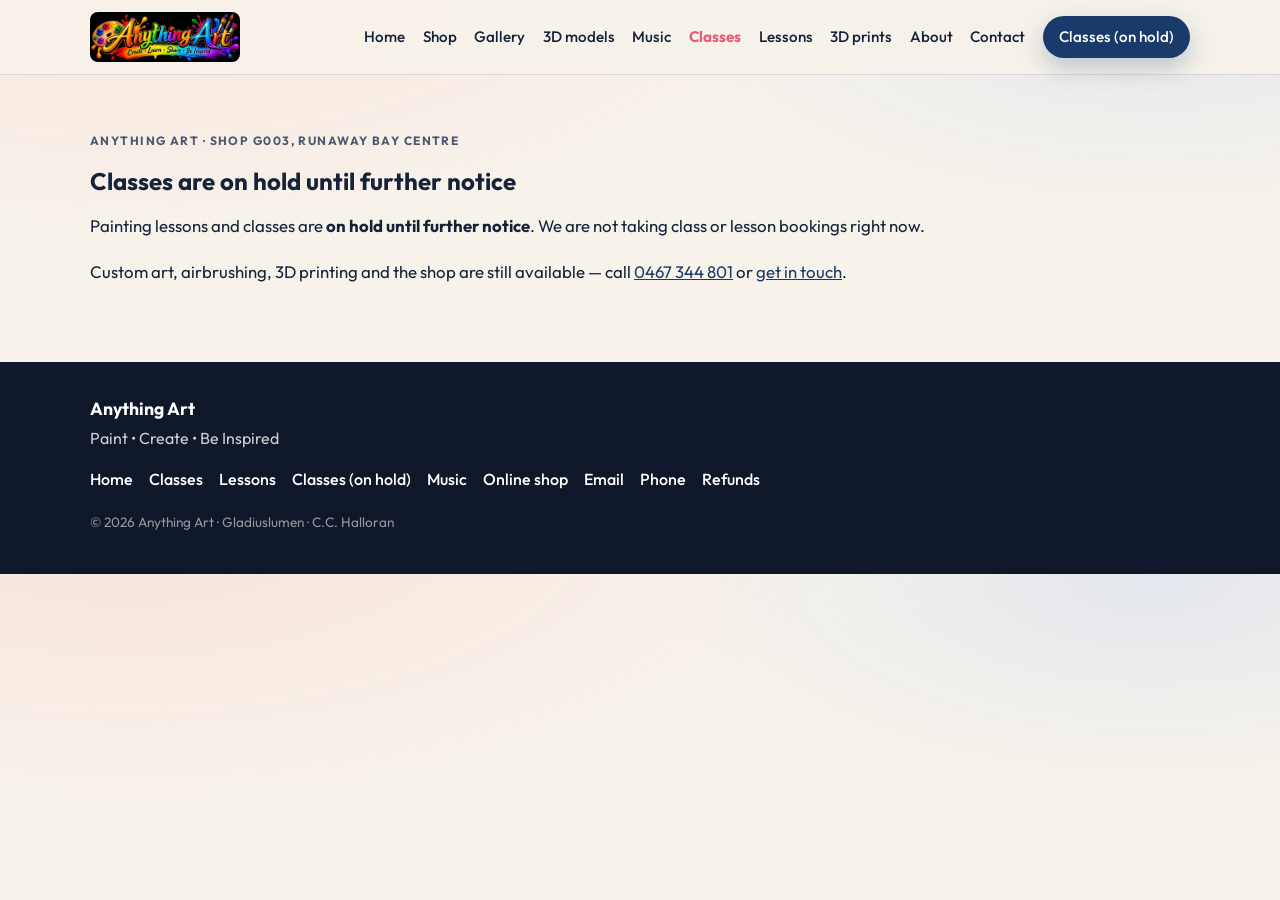
==== commit 1c5dc3ea: "Classes and lessons on hold until further notice (31 Oct 2026)" ====
--- a/classes.html
+++ b/classes.html
@@ -3,12 +3,12 @@
 <head>
   <meta charset="utf-8" />
   <meta name="viewport" content="width=device-width, initial-scale=1" />
-  <title>Classes · Book a painting class — Anything Art</title>
-  <meta name="description" content="Book a painting class at Anything Art, Runaway Bay. Class fee A$20. With shop canvas + paint: A4 A$30 · A3 A$40. BYO paints cheaper. Optional take-home kit sold separately." />
+  <title>Classes on hold — Anything Art</title>
+  <meta name="description" content="Painting classes and lessons at Anything Art are on hold until further notice." />
   <meta name="theme-color" content="#0b1220" />
   <link rel="canonical" href="https://anythingart.com.au/classes.html" />
-  <meta property="og:title" content="Classes · Book a painting class — Anything Art" />
-  <meta property="og:description" content="Painting class A$20 tuition. A4 path A$30 · A3 path A$40 with shop materials. Book and pay online." />
+  <meta property="og:title" content="Classes on hold — Anything Art" />
+  <meta property="og:description" content="Classes and lessons are on hold until further notice." />
   <meta property="og:type" content="website" />
   <meta property="og:url" content="https://anythingart.com.au/classes.html" />
   <meta property="og:image" content="assets/banner.jpg" />
@@ -39,7 +39,7 @@
 
         <a href="index.html#about">About</a>
         <a href="index.html#contact">Contact</a>
-        <a class="btn btn-sm" href="classes.html#timetable">Book a class</a>
+        <a class="btn btn-sm" href="classes.html">Classes (on hold)</a>
       </nav>
       <button class="nav-toggle" type="button" aria-expanded="false" aria-controls="mobile-nav" aria-label="Open menu"><span></span><span></span><span></span></button>
     </div>
@@ -55,53 +55,18 @@
 
       <a href="index.html#about">About</a>
       <a href="index.html#contact">Contact</a>
-      <a class="btn" href="classes.html#timetable">Book a class</a>
+      <a class="btn" href="classes.html">Classes (on hold)</a>
     </div>
   </header>
 
+  <!-- HOLD 31 Oct 2026 (Brisbane): classes on hold; restore from git history (commit before this) -->
   <main id="main">
-    <section class="section tt-wrap">
+    <section class="section tt-wrap" id="timetable">
       <div class="wrap">
         <p class="eyebrow">Anything Art · Shop G003, Runaway Bay Centre</p>
-        <h1>Class timetable — tap a class to book</h1>
-        <p class="tt-next" id="tt-next">Next class in …</p>
-        <p class="tt-lede">Adult classes are 2 hours, <strong>A$20</strong> + materials; kids classes <strong>A$25 all-in</strong>, <strong>6 places</strong>. Book <strong>7+ days ahead for A$5 off</strong>. All classes at our Runaway Bay shop.</p>
-        <div id="timetable" class="tt" aria-live="polite">Loading timetable…</div>
-      </div>
-    </section>
-
-    <section class="section section-alt" id="kids">
-      <div class="wrap">
-        <h2>Kids art classes</h2>
-        <p class="section-intro">Ages 6–12 (a parent stays for under 8s). <strong>A$25 a head, all materials supplied</strong>, 6 seats, at our Shop G003, Runaway Bay Centre studio. Blue Card holder.</p>
-        <p class="section-intro"><strong>When:</strong> after school Tue, Wed &amp; Fri 3:30–5pm (no Monday or Thursday) · Saturday 1–3pm · Sunday 10am–12pm.</p>
-        <p class="section-intro"><strong>Weekly lesson rotation:</strong> 1 Tropical Sunset · 2 Under the Sea · 3 Galaxy Night Sky · 4 Cute Cat · 5 Rainbow Hot Air Balloon · 6 Dinosaur Silhouette · 7 Sunflower · 8 Kangaroo at Sunset. Kids take their painting home.</p>
-        <p><a class="btn" href="classes.html#timetable">Book a kids class</a> or call <a href="tel:+61467344801">0467 344 801</a></p>
-      </div>
-    </section>
-
-    <section class="section section-alt">
-      <div class="wrap">
-        <h2>What it costs</h2>
-        <table class="price-table">
-          <tr><th>Class fee (2 hours, paid at booking)</th><td>A$20</td></tr>
-          <tr><th>Early-booking discount (booked 7+ days ahead)</th><td>−A$5</td></tr>
-          <tr><th>Canvas A4</th><td>A$5</td></tr>
-          <tr><th>Canvas A3</th><td>A$10</td></tr>
-          <tr><th>Paint levy (A4 / A3) — skip it if you bring your own paints</th><td>A$5 / A$10</td></tr>
-          <tr><th>Lesson card</th><td>A$5</td></tr>
-          <tr><th>Brushes</th><td>A$10 (brush set)</td></tr>
-        </table>
-        <p class="section-intro">Example: A4 class with shop canvas and paint = A$20 + A$5 + A$5 = <strong>A$30</strong> (A$25 if booked early).</p>
-        <p class="section-intro"><strong>Where:</strong> all classes run at the shop in Runaway Bay. Off-site classes are by special arrangement only — call <a href="tel:+61467344801">0467 344 801</a>.</p>
-      </div>
-    </section>
-
-    <section class="section">
-      <div class="wrap">
-        <h2>Class photos</h2>
-        <div class="class-gallery"><a href="assets/classes/class-1.jpg" target="_blank" rel="noopener"><img src="assets/classes/class-1.jpg" alt="Painting class at Anything Art, Runaway Bay" width="900" height="1200" loading="lazy" /></a><a href="assets/classes/class-2.jpg" target="_blank" rel="noopener"><img src="assets/classes/class-2.jpg" alt="Painting class at Anything Art, Runaway Bay" width="900" height="1200" loading="lazy" /></a><a href="assets/classes/class-3.jpg" target="_blank" rel="noopener"><img src="assets/classes/class-3.jpg" alt="Painting class at Anything Art, Runaway Bay" width="900" height="1200" loading="lazy" /></a><a href="assets/classes/class-4.jpg" target="_blank" rel="noopener"><img src="assets/classes/class-4.jpg" alt="Painting class at Anything Art, Runaway Bay" width="900" height="1200" loading="lazy" /></a><a href="assets/classes/class-5.jpg" target="_blank" rel="noopener"><img src="assets/classes/class-5.jpg" alt="Painting class at Anything Art, Runaway Bay" width="900" height="1200" loading="lazy" /></a><a href="assets/classes/class-6.jpg" target="_blank" rel="noopener"><img src="assets/classes/class-6.jpg" alt="Painting class at Anything Art, Runaway Bay" width="900" height="1200" loading="lazy" /></a></div>
-        <div id="class-video" class="video-slot"><p>Class video coming soon.</p></div>
+        <h1>Classes are on hold until further notice</h1>
+        <p class="tt-lede">Painting lessons and classes are <strong>on hold until further notice</strong>. We are not taking class or lesson bookings right now.</p>
+        <p class="tt-lede">Custom art, airbrushing, 3D printing and the shop are still available — call <a href="tel:+61467344801">0467 344 801</a> or <a href="index.html#contact">get in touch</a>.</p>
       </div>
     </section>
   </main>
@@ -116,7 +81,7 @@
         <a href="index.html">Home</a>
         <a href="classes.html">Classes</a>
         <a href="lessons.html">Lessons</a>
-        <a href="classes.html#timetable">Book a class</a>
+        <a href="classes.html">Classes (on hold)</a>
         <a href="music.html">Music</a>
         <a href="https://gladiuslumen-ylt-shop.fourthwall.com/" target="_blank" rel="noopener">Online shop</a>
         <a href="mailto:gladiuslumen2012@gmail.com">Email</a>
@@ -128,6 +93,5 @@
   </footer>
 
   <script src="script.js?v=20261014d"></script>
-  <script src="timetable.js?v=20261015k"></script>
 </body>
 </html>
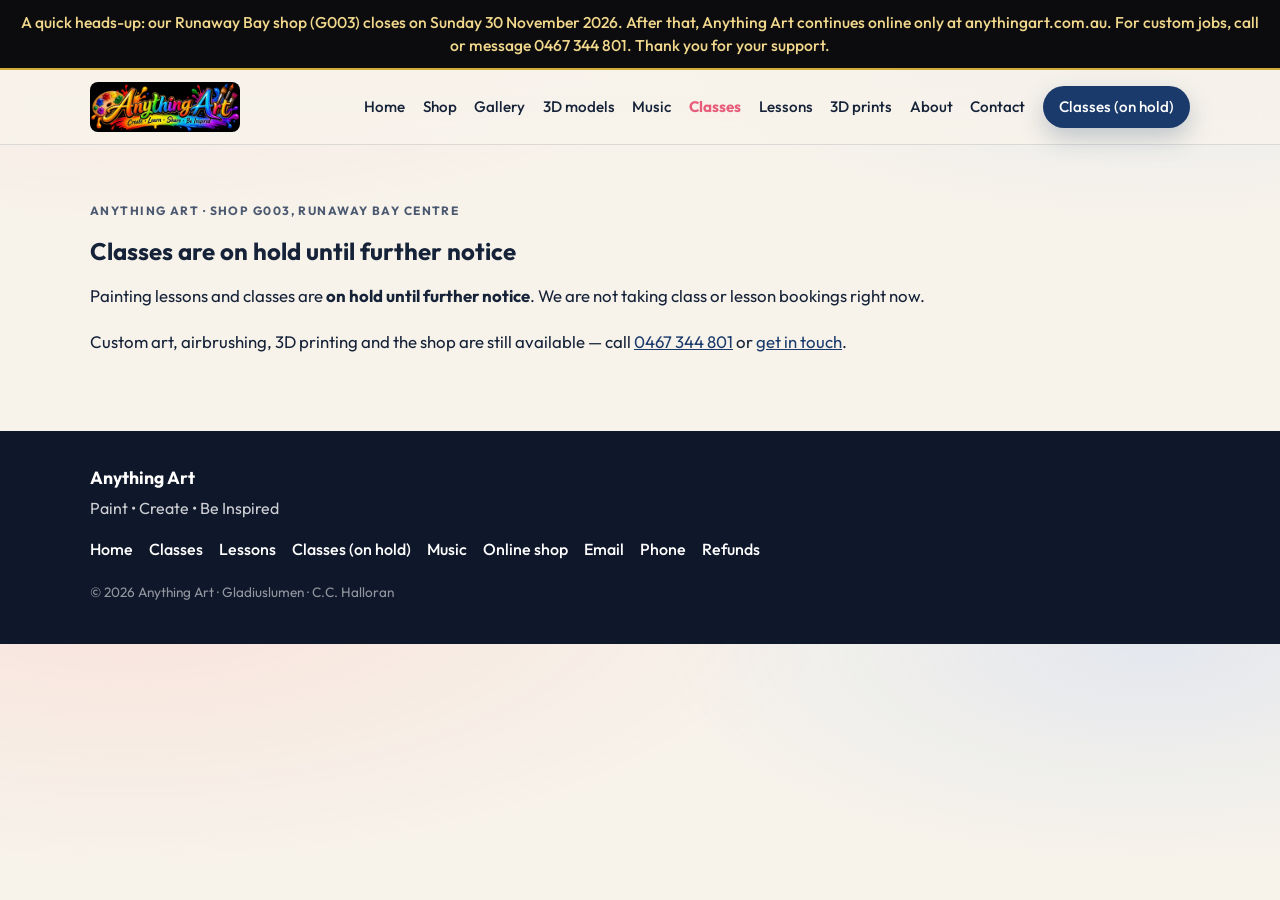
==== commit 82c18bbe: "Shop G003 closing notice: online only after 30 Nov 2026" ====
--- a/classes.html
+++ b/classes.html
@@ -21,6 +21,7 @@
   <link rel="stylesheet" href="timetable.css?v=20261015k" />
 </head>
 <body>
+  <div class="keys-banner closing-notice"><p>A quick heads-up: our Runaway Bay shop (G003) closes on Sunday 30 November 2026. After that, Anything Art continues online only at anythingart.com.au. For custom jobs, call or message 0467 344 801. Thank you for your support.</p></div>
   <a class="skip" href="#main">Skip to content</a>
   <header class="site-header">
     <div class="wrap header-inner">
